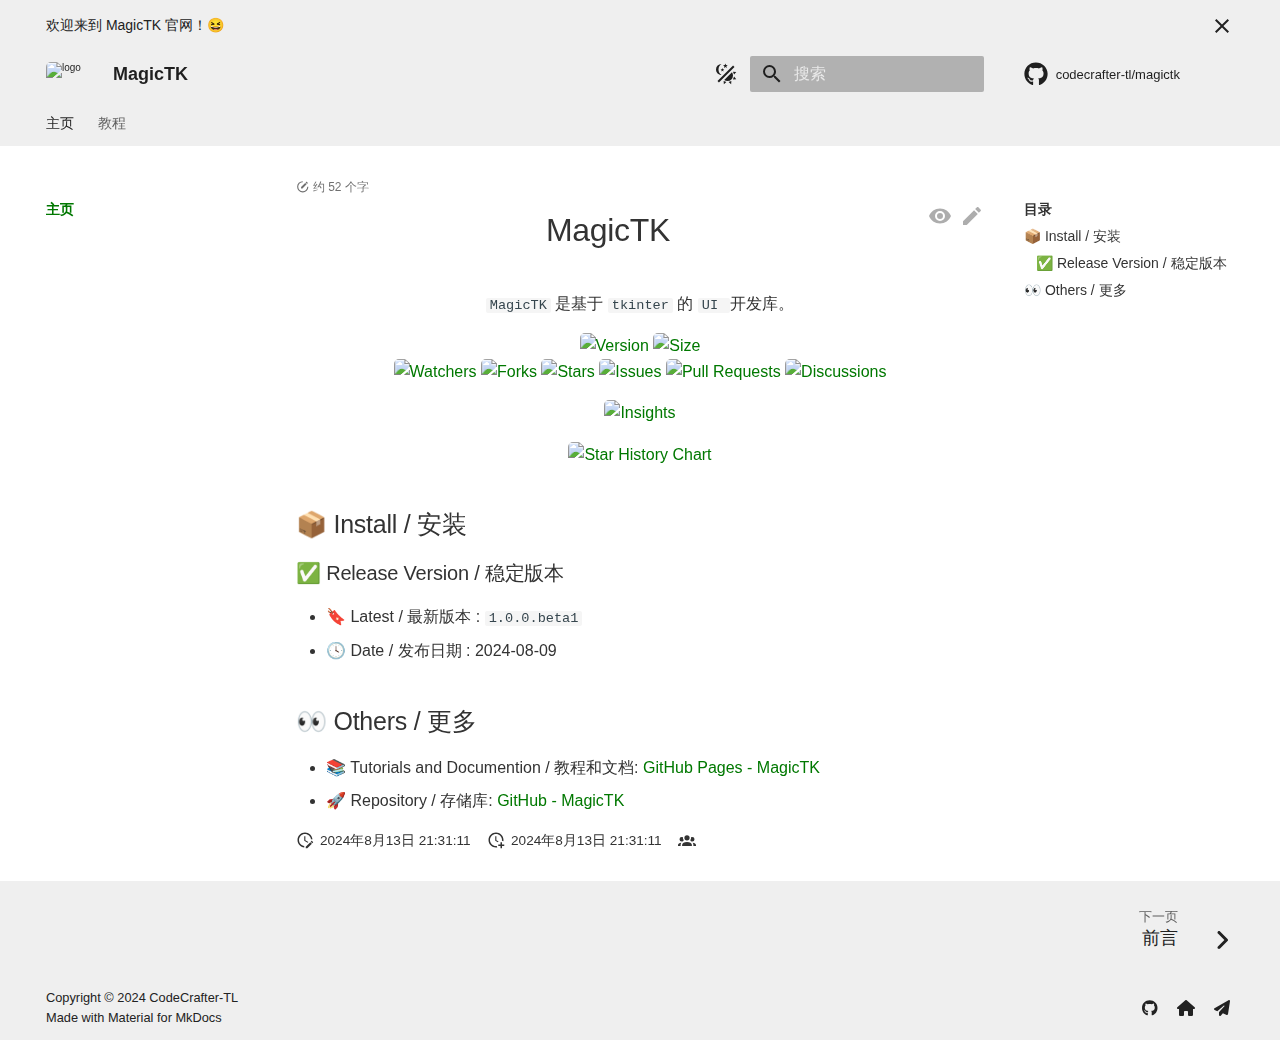
==== index.html @ b4372623 "Update site" ====
<!doctype html><html lang=zh class=no-js> <head><meta charset=utf-8><meta name=viewport content="width=device-width,initial-scale=1"><meta name=description content="Official Website of MagicTK"><meta name=author content=CodeCrafter-TL><link href=https://codecrafter-tl.github.io/magictk/ rel=canonical><link href=tutorials/0-1/ rel=next><link rel=icon href=logo.png><meta name=generator content="mkdocs-1.6.0, mkdocs-material-9.5.31"><title>主页 - MagicTK</title><link rel=stylesheet href=assets/stylesheets/main.3cba04c6.min.css><link rel=stylesheet href=assets/stylesheets/palette.06af60db.min.css><link rel=stylesheet href=css/timeline.css><link rel=stylesheet href=extra/css/extra.css><link rel=stylesheet href=https://cdn.bootcss.com/font-awesome/4.3.0/css/font-awesome.min.css><link rel=stylesheet href=https://cdn.jsdelivr.net/npm/lxgw-wenkai-screen-webfont@1.1.0/style.css><script>__md_scope=new URL(".",location),__md_hash=e=>[...e].reduce((e,_)=>(e<<5)-e+_.charCodeAt(0),0),__md_get=(e,_=localStorage,t=__md_scope)=>JSON.parse(_.getItem(t.pathname+"."+e)),__md_set=(e,_,t=localStorage,a=__md_scope)=>{try{t.setItem(a.pathname+"."+e,JSON.stringify(_))}catch(e){}}</script><link href=assets/stylesheets/glightbox.min.css rel=stylesheet><style>
    html.glightbox-open { overflow: initial; height: 100%; }
    .gslide-title { margin-top: 0px; user-select: text; }
    .gslide-desc { color: #666; user-select: text; }
    .gslide-image img { background: none; }
    .gscrollbar-fixer { padding-right: 15px; }
    .gdesc-inner { font-size: 0.75rem; }
    body[data-md-color-scheme="slate"] .gdesc-inner { background: var(--md-default-bg-color);}
    body[data-md-color-scheme="slate"] .gslide-title { color: var(--md-default-fg-color);}
    body[data-md-color-scheme="slate"] .gslide-desc { color: var(--md-default-fg-color);}</style><script src=assets/javascripts/glightbox.min.js></script></head> <body dir=ltr data-md-color-scheme=default data-md-color-primary=indigo data-md-color-accent=indigo> <input class=md-toggle data-md-toggle=drawer type=checkbox id=__drawer autocomplete=off> <input class=md-toggle data-md-toggle=search type=checkbox id=__search autocomplete=off> <label class=md-overlay for=__drawer></label> <div data-md-component=skip> <a href=#-install--安装 class=md-skip> 跳转至 </a> </div> <div data-md-component=announce> <aside class=md-banner> <div class="md-banner__inner md-grid md-typeset"> <button class="md-banner__button md-icon" aria-label=不再显示此消息> <svg xmlns=http://www.w3.org/2000/svg viewbox="0 0 24 24"><path d="M19 6.41 17.59 5 12 10.59 6.41 5 5 6.41 10.59 12 5 17.59 6.41 19 12 13.41 17.59 19 19 17.59 13.41 12 19 6.41Z"/></svg> </button> <p>欢迎来到 MagicTK 官网！😆</p> </div> <script>var content,el=document.querySelector("[data-md-component=announce]");el&&(content=el.querySelector(".md-typeset"),__md_hash(content.innerHTML)===__md_get("__announce")&&(el.hidden=!0))</script> </aside> </div> <header class=md-header data-md-component=header> <nav class="md-header__inner md-grid" aria-label=页眉> <a href=. title=MagicTK class="md-header__button md-logo" aria-label=MagicTK data-md-component=logo> <img src=logo.png alt=logo> </a> <label class="md-header__button md-icon" for=__drawer> <svg xmlns=http://www.w3.org/2000/svg viewbox="0 0 24 24"><path d="M3 6h18v2H3V6m0 5h18v2H3v-2m0 5h18v2H3v-2Z"/></svg> </label> <div class=md-header__title data-md-component=header-title> <div class=md-header__ellipsis> <div class=md-header__topic> <span class=md-ellipsis> MagicTK </span> </div> <div class=md-header__topic data-md-component=header-topic> <span class=md-ellipsis> 主页 </span> </div> </div> </div> <form class=md-header__option data-md-component=palette> <input class=md-option data-md-color-media=(prefers-color-scheme) data-md-color-scheme=default data-md-color-primary=indigo data-md-color-accent=indigo aria-label=切换至明亮主题 type=radio name=__palette id=__palette_0> <label class="md-header__button md-icon" title=切换至明亮主题 for=__palette_1 hidden> <svg xmlns=http://www.w3.org/2000/svg viewbox="0 0 24 24"><path d="M7.5 2c-1.79 1.15-3 3.18-3 5.5s1.21 4.35 3.03 5.5C4.46 13 2 10.54 2 7.5A5.5 5.5 0 0 1 7.5 2m11.57 1.5 1.43 1.43L4.93 20.5 3.5 19.07 19.07 3.5m-6.18 2.43L11.41 5 9.97 6l.42-1.7L9 3.24l1.75-.12.58-1.65L12 3.1l1.73.03-1.35 1.13.51 1.67m-3.3 3.61-1.16-.73-1.12.78.34-1.32-1.09-.83 1.36-.09.45-1.29.51 1.27 1.36.03-1.05.87.4 1.31M19 13.5a5.5 5.5 0 0 1-5.5 5.5c-1.22 0-2.35-.4-3.26-1.07l7.69-7.69c.67.91 1.07 2.04 1.07 3.26m-4.4 6.58 2.77-1.15-.24 3.35-2.53-2.2m4.33-2.7 1.15-2.77 2.2 2.54-3.35.23m1.15-4.96-1.14-2.78 3.34.24-2.2 2.54M9.63 18.93l2.77 1.15-2.53 2.19-.24-3.34Z"/></svg> </label> <input class=md-option data-md-color-media="(prefers-color-scheme: light)" data-md-color-scheme=default data-md-color-primary=indigo data-md-color-accent=purple aria-label=切换至暗黑主题 type=radio name=__palette id=__palette_1> <label class="md-header__button md-icon" title=切换至暗黑主题 for=__palette_2 hidden> <svg xmlns=http://www.w3.org/2000/svg viewbox="0 0 24 24"><path d="M12 7a5 5 0 0 1 5 5 5 5 0 0 1-5 5 5 5 0 0 1-5-5 5 5 0 0 1 5-5m0 2a3 3 0 0 0-3 3 3 3 0 0 0 3 3 3 3 0 0 0 3-3 3 3 0 0 0-3-3m0-7 2.39 3.42C13.65 5.15 12.84 5 12 5c-.84 0-1.65.15-2.39.42L12 2M3.34 7l4.16-.35A7.2 7.2 0 0 0 5.94 8.5c-.44.74-.69 1.5-.83 2.29L3.34 7m.02 10 1.76-3.77a7.131 7.131 0 0 0 2.38 4.14L3.36 17M20.65 7l-1.77 3.79a7.023 7.023 0 0 0-2.38-4.15l4.15.36m-.01 10-4.14.36c.59-.51 1.12-1.14 1.54-1.86.42-.73.69-1.5.83-2.29L20.64 17M12 22l-2.41-3.44c.74.27 1.55.44 2.41.44.82 0 1.63-.17 2.37-.44L12 22Z"/></svg> </label> <input class=md-option data-md-color-media="(prefers-color-scheme: dark)" data-md-color-scheme=slate data-md-color-primary=black data-md-color-accent=indigo aria-label=切换至系统主题 type=radio name=__palette id=__palette_2> <label class="md-header__button md-icon" title=切换至系统主题 for=__palette_0 hidden> <svg xmlns=http://www.w3.org/2000/svg viewbox="0 0 24 24"><path d="m17.75 4.09-2.53 1.94.91 3.06-2.63-1.81-2.63 1.81.91-3.06-2.53-1.94L12.44 4l1.06-3 1.06 3 3.19.09m3.5 6.91-1.64 1.25.59 1.98-1.7-1.17-1.7 1.17.59-1.98L15.75 11l2.06-.05L18.5 9l.69 1.95 2.06.05m-2.28 4.95c.83-.08 1.72 1.1 1.19 1.85-.32.45-.66.87-1.08 1.27C15.17 23 8.84 23 4.94 19.07c-3.91-3.9-3.91-10.24 0-14.14.4-.4.82-.76 1.27-1.08.75-.53 1.93.36 1.85 1.19-.27 2.86.69 5.83 2.89 8.02a9.96 9.96 0 0 0 8.02 2.89m-1.64 2.02a12.08 12.08 0 0 1-7.8-3.47c-2.17-2.19-3.33-5-3.49-7.82-2.81 3.14-2.7 7.96.31 10.98 3.02 3.01 7.84 3.12 10.98.31Z"/></svg> </label> </form> <script>var media,input,key,value,palette=__md_get("__palette");if(palette&&palette.color){"(prefers-color-scheme)"===palette.color.media&&(media=matchMedia("(prefers-color-scheme: light)"),input=document.querySelector(media.matches?"[data-md-color-media='(prefers-color-scheme: light)']":"[data-md-color-media='(prefers-color-scheme: dark)']"),palette.color.media=input.getAttribute("data-md-color-media"),palette.color.scheme=input.getAttribute("data-md-color-scheme"),palette.color.primary=input.getAttribute("data-md-color-primary"),palette.color.accent=input.getAttribute("data-md-color-accent"));for([key,value]of Object.entries(palette.color))document.body.setAttribute("data-md-color-"+key,value)}</script> <label class="md-header__button md-icon" for=__search> <svg xmlns=http://www.w3.org/2000/svg viewbox="0 0 24 24"><path d="M9.5 3A6.5 6.5 0 0 1 16 9.5c0 1.61-.59 3.09-1.56 4.23l.27.27h.79l5 5-1.5 1.5-5-5v-.79l-.27-.27A6.516 6.516 0 0 1 9.5 16 6.5 6.5 0 0 1 3 9.5 6.5 6.5 0 0 1 9.5 3m0 2C7 5 5 7 5 9.5S7 14 9.5 14 14 12 14 9.5 12 5 9.5 5Z"/></svg> </label> <div class=md-search data-md-component=search role=dialog> <label class=md-search__overlay for=__search></label> <div class=md-search__inner role=search> <form class=md-search__form name=search> <input type=text class=md-search__input name=query aria-label=搜索 placeholder=搜索 autocapitalize=off autocorrect=off autocomplete=off spellcheck=false data-md-component=search-query required> <label class="md-search__icon md-icon" for=__search> <svg xmlns=http://www.w3.org/2000/svg viewbox="0 0 24 24"><path d="M9.5 3A6.5 6.5 0 0 1 16 9.5c0 1.61-.59 3.09-1.56 4.23l.27.27h.79l5 5-1.5 1.5-5-5v-.79l-.27-.27A6.516 6.516 0 0 1 9.5 16 6.5 6.5 0 0 1 3 9.5 6.5 6.5 0 0 1 9.5 3m0 2C7 5 5 7 5 9.5S7 14 9.5 14 14 12 14 9.5 12 5 9.5 5Z"/></svg> <svg xmlns=http://www.w3.org/2000/svg viewbox="0 0 320 512"><!-- Font Awesome Free 6.6.0 by @fontawesome - https://fontawesome.com License - https://fontawesome.com/license/free (Icons: CC BY 4.0, Fonts: SIL OFL 1.1, Code: MIT License) Copyright 2024 Fonticons, Inc.--><path d="M41.4 233.4c-12.5 12.5-12.5 32.8 0 45.3l160 160c12.5 12.5 32.8 12.5 45.3 0s12.5-32.8 0-45.3L109.3 256l137.3-137.4c12.5-12.5 12.5-32.8 0-45.3s-32.8-12.5-45.3 0l-160 160z"/></svg> </label> <nav class=md-search__options aria-label=查找> <a href=javascript:void(0) class="md-search__icon md-icon" title=分享 aria-label=分享 data-clipboard data-clipboard-text data-md-component=search-share tabindex=-1> <svg xmlns=http://www.w3.org/2000/svg viewbox="0 0 24 24"><path d="M18 16.08c-.76 0-1.44.3-1.96.77L8.91 12.7c.05-.23.09-.46.09-.7 0-.24-.04-.47-.09-.7l7.05-4.11c.54.5 1.25.81 2.04.81a3 3 0 0 0 3-3 3 3 0 0 0-3-3 3 3 0 0 0-3 3c0 .24.04.47.09.7L8.04 9.81C7.5 9.31 6.79 9 6 9a3 3 0 0 0-3 3 3 3 0 0 0 3 3c.79 0 1.5-.31 2.04-.81l7.12 4.15c-.05.21-.08.43-.08.66 0 1.61 1.31 2.91 2.92 2.91 1.61 0 2.92-1.3 2.92-2.91A2.92 2.92 0 0 0 18 16.08Z"/></svg> </a> <button type=reset class="md-search__icon md-icon" title=清空当前内容 aria-label=清空当前内容 tabindex=-1> <svg xmlns=http://www.w3.org/2000/svg viewbox="0 0 24 24"><path d="M19 6.41 17.59 5 12 10.59 6.41 5 5 6.41 10.59 12 5 17.59 6.41 19 12 13.41 17.59 19 19 17.59 13.41 12 19 6.41Z"/></svg> </button> </nav> <div class=md-search__suggest data-md-component=search-suggest></div> </form> <div class=md-search__output> <div class=md-search__scrollwrap tabindex=0 data-md-scrollfix> <div class=md-search-result data-md-component=search-result> <div class=md-search-result__meta> 正在初始化搜索引擎 </div> <ol class=md-search-result__list role=presentation></ol> </div> </div> </div> </div> </div> <div class=md-header__source> <a href=https://github.com/CodeCrafter-TL/MagicTK title=前往仓库 class=md-source data-md-component=source> <div class="md-source__icon md-icon"> <svg xmlns=http://www.w3.org/2000/svg viewbox="0 0 496 512"><!-- Font Awesome Free 6.6.0 by @fontawesome - https://fontawesome.com License - https://fontawesome.com/license/free (Icons: CC BY 4.0, Fonts: SIL OFL 1.1, Code: MIT License) Copyright 2024 Fonticons, Inc.--><path d="M165.9 397.4c0 2-2.3 3.6-5.2 3.6-3.3.3-5.6-1.3-5.6-3.6 0-2 2.3-3.6 5.2-3.6 3-.3 5.6 1.3 5.6 3.6zm-31.1-4.5c-.7 2 1.3 4.3 4.3 4.9 2.6 1 5.6 0 6.2-2s-1.3-4.3-4.3-5.2c-2.6-.7-5.5.3-6.2 2.3zm44.2-1.7c-2.9.7-4.9 2.6-4.6 4.9.3 2 2.9 3.3 5.9 2.6 2.9-.7 4.9-2.6 4.6-4.6-.3-1.9-3-3.2-5.9-2.9zM244.8 8C106.1 8 0 113.3 0 252c0 110.9 69.8 205.8 169.5 239.2 12.8 2.3 17.3-5.6 17.3-12.1 0-6.2-.3-40.4-.3-61.4 0 0-70 15-84.7-29.8 0 0-11.4-29.1-27.8-36.6 0 0-22.9-15.7 1.6-15.4 0 0 24.9 2 38.6 25.8 21.9 38.6 58.6 27.5 72.9 20.9 2.3-16 8.8-27.1 16-33.7-55.9-6.2-112.3-14.3-112.3-110.5 0-27.5 7.6-41.3 23.6-58.9-2.6-6.5-11.1-33.3 2.6-67.9 20.9-6.5 69 27 69 27 20-5.6 41.5-8.5 62.8-8.5s42.8 2.9 62.8 8.5c0 0 48.1-33.6 69-27 13.7 34.7 5.2 61.4 2.6 67.9 16 17.7 25.8 31.5 25.8 58.9 0 96.5-58.9 104.2-114.8 110.5 9.2 7.9 17 22.9 17 46.4 0 33.7-.3 75.4-.3 83.6 0 6.5 4.6 14.4 17.3 12.1C428.2 457.8 496 362.9 496 252 496 113.3 383.5 8 244.8 8zM97.2 352.9c-1.3 1-1 3.3.7 5.2 1.6 1.6 3.9 2.3 5.2 1 1.3-1 1-3.3-.7-5.2-1.6-1.6-3.9-2.3-5.2-1zm-10.8-8.1c-.7 1.3.3 2.9 2.3 3.9 1.6 1 3.6.7 4.3-.7.7-1.3-.3-2.9-2.3-3.9-2-.6-3.6-.3-4.3.7zm32.4 35.6c-1.6 1.3-1 4.3 1.3 6.2 2.3 2.3 5.2 2.6 6.5 1 1.3-1.3.7-4.3-1.3-6.2-2.2-2.3-5.2-2.6-6.5-1zm-11.4-14.7c-1.6 1-1.6 3.6 0 5.9 1.6 2.3 4.3 3.3 5.6 2.3 1.6-1.3 1.6-3.9 0-6.2-1.4-2.3-4-3.3-5.6-2z"/></svg> </div> <div class=md-source__repository> codecrafter-tl/magictk </div> </a> </div> </nav> </header> <div class=md-container data-md-component=container> <nav class=md-tabs aria-label=标签 data-md-component=tabs> <div class=md-grid> <ul class=md-tabs__list> <li class="md-tabs__item md-tabs__item--active"> <a href=. class=md-tabs__link> 主页 </a> </li> <li class=md-tabs__item> <a href=tutorials/0-1/ class=md-tabs__link> 教程 </a> </li> </ul> </div> </nav> <main class=md-main data-md-component=main> <div class="md-main__inner md-grid"> <div class="md-sidebar md-sidebar--primary" data-md-component=sidebar data-md-type=navigation> <div class=md-sidebar__scrollwrap> <div class=md-sidebar__inner> <nav class="md-nav md-nav--primary md-nav--lifted" aria-label=导航栏 data-md-level=0> <label class=md-nav__title for=__drawer> <a href=. title=MagicTK class="md-nav__button md-logo" aria-label=MagicTK data-md-component=logo> <img src=logo.png alt=logo> </a> MagicTK </label> <div class=md-nav__source> <a href=https://github.com/CodeCrafter-TL/MagicTK title=前往仓库 class=md-source data-md-component=source> <div class="md-source__icon md-icon"> <svg xmlns=http://www.w3.org/2000/svg viewbox="0 0 496 512"><!-- Font Awesome Free 6.6.0 by @fontawesome - https://fontawesome.com License - https://fontawesome.com/license/free (Icons: CC BY 4.0, Fonts: SIL OFL 1.1, Code: MIT License) Copyright 2024 Fonticons, Inc.--><path d="M165.9 397.4c0 2-2.3 3.6-5.2 3.6-3.3.3-5.6-1.3-5.6-3.6 0-2 2.3-3.6 5.2-3.6 3-.3 5.6 1.3 5.6 3.6zm-31.1-4.5c-.7 2 1.3 4.3 4.3 4.9 2.6 1 5.6 0 6.2-2s-1.3-4.3-4.3-5.2c-2.6-.7-5.5.3-6.2 2.3zm44.2-1.7c-2.9.7-4.9 2.6-4.6 4.9.3 2 2.9 3.3 5.9 2.6 2.9-.7 4.9-2.6 4.6-4.6-.3-1.9-3-3.2-5.9-2.9zM244.8 8C106.1 8 0 113.3 0 252c0 110.9 69.8 205.8 169.5 239.2 12.8 2.3 17.3-5.6 17.3-12.1 0-6.2-.3-40.4-.3-61.4 0 0-70 15-84.7-29.8 0 0-11.4-29.1-27.8-36.6 0 0-22.9-15.7 1.6-15.4 0 0 24.9 2 38.6 25.8 21.9 38.6 58.6 27.5 72.9 20.9 2.3-16 8.8-27.1 16-33.7-55.9-6.2-112.3-14.3-112.3-110.5 0-27.5 7.6-41.3 23.6-58.9-2.6-6.5-11.1-33.3 2.6-67.9 20.9-6.5 69 27 69 27 20-5.6 41.5-8.5 62.8-8.5s42.8 2.9 62.8 8.5c0 0 48.1-33.6 69-27 13.7 34.7 5.2 61.4 2.6 67.9 16 17.7 25.8 31.5 25.8 58.9 0 96.5-58.9 104.2-114.8 110.5 9.2 7.9 17 22.9 17 46.4 0 33.7-.3 75.4-.3 83.6 0 6.5 4.6 14.4 17.3 12.1C428.2 457.8 496 362.9 496 252 496 113.3 383.5 8 244.8 8zM97.2 352.9c-1.3 1-1 3.3.7 5.2 1.6 1.6 3.9 2.3 5.2 1 1.3-1 1-3.3-.7-5.2-1.6-1.6-3.9-2.3-5.2-1zm-10.8-8.1c-.7 1.3.3 2.9 2.3 3.9 1.6 1 3.6.7 4.3-.7.7-1.3-.3-2.9-2.3-3.9-2-.6-3.6-.3-4.3.7zm32.4 35.6c-1.6 1.3-1 4.3 1.3 6.2 2.3 2.3 5.2 2.6 6.5 1 1.3-1.3.7-4.3-1.3-6.2-2.2-2.3-5.2-2.6-6.5-1zm-11.4-14.7c-1.6 1-1.6 3.6 0 5.9 1.6 2.3 4.3 3.3 5.6 2.3 1.6-1.3 1.6-3.9 0-6.2-1.4-2.3-4-3.3-5.6-2z"/></svg> </div> <div class=md-source__repository> codecrafter-tl/magictk </div> </a> </div> <ul class=md-nav__list data-md-scrollfix> <li class="md-nav__item md-nav__item--active md-nav__item--section md-nav__item--nested"> <input class="md-nav__toggle md-toggle " type=checkbox id=__nav_1 checked> <div class="md-nav__link md-nav__container"> <a href=. class="md-nav__link md-nav__link--active"> <span class=md-ellipsis> 主页 </span> </a> </div> <nav class=md-nav data-md-level=1 aria-labelledby=__nav_1_label aria-expanded=true> <label class=md-nav__title for=__nav_1> <span class="md-nav__icon md-icon"></span> 主页 </label> <ul class=md-nav__list data-md-scrollfix> </ul> </nav> </li> <li class="md-nav__item md-nav__item--nested"> <input class="md-nav__toggle md-toggle " type=checkbox id=__nav_2> <label class=md-nav__link for=__nav_2 id=__nav_2_label tabindex=0> <span class=md-ellipsis> 教程 </span> <span class="md-nav__icon md-icon"></span> </label> <nav class=md-nav data-md-level=1 aria-labelledby=__nav_2_label aria-expanded=false> <label class=md-nav__title for=__nav_2> <span class="md-nav__icon md-icon"></span> 教程 </label> <ul class=md-nav__list data-md-scrollfix> <li class=md-nav__item> <a href=tutorials/0-1/ class=md-nav__link> <span class=md-ellipsis> 前言 </span> </a> </li> <li class="md-nav__item md-nav__item--nested"> <input class="md-nav__toggle md-toggle " type=checkbox id=__nav_2_2> <label class=md-nav__link for=__nav_2_2 id=__nav_2_2_label tabindex=0> <span class=md-ellipsis> 第一章：安装与初识 </span> <span class="md-nav__icon md-icon"></span> </label> <nav class=md-nav data-md-level=2 aria-labelledby=__nav_2_2_label aria-expanded=false> <label class=md-nav__title for=__nav_2_2> <span class="md-nav__icon md-icon"></span> 第一章：安装与初识 </label> <ul class=md-nav__list data-md-scrollfix> <li class=md-nav__item> <a href=tutorials/1-1/ class=md-nav__link> <span class=md-ellipsis> 1.1 安装 MagicTK </span> </a> </li> <li class=md-nav__item> <a href=tutorials/1-2/ class=md-nav__link> <span class=md-ellipsis> 1.2 认识 MagicTK </span> </a> </li> </ul> </nav> </li> <li class="md-nav__item md-nav__item--nested"> <input class="md-nav__toggle md-toggle " type=checkbox id=__nav_2_3> <label class=md-nav__link for=__nav_2_3 id=__nav_2_3_label tabindex=0> <span class=md-ellipsis> 第二章：创建窗口和容器 </span> <span class="md-nav__icon md-icon"></span> </label> <nav class=md-nav data-md-level=2 aria-labelledby=__nav_2_3_label aria-expanded=false> <label class=md-nav__title for=__nav_2_3> <span class="md-nav__icon md-icon"></span> 第二章：创建窗口和容器 </label> <ul class=md-nav__list data-md-scrollfix> <li class=md-nav__item> <a href=tutorials/2-1/ class=md-nav__link> <span class=md-ellipsis> 2.1 创建窗口 </span> </a> </li> <li class=md-nav__item> <a href=tutorials/2-2/ class=md-nav__link> <span class=md-ellipsis> 2.2 调整窗口的属性 </span> </a> </li> <li class=md-nav__item> <a href=tutorials/2-3/ class=md-nav__link> <span class=md-ellipsis> 2.3 创建容器 </span> </a> </li> </ul> </nav> </li> <li class="md-nav__item md-nav__item--nested"> <input class="md-nav__toggle md-toggle " type=checkbox id=__nav_2_4> <label class=md-nav__link for=__nav_2_4 id=__nav_2_4_label tabindex=0> <span class=md-ellipsis> 第三章：创建基本的图形等 </span> <span class="md-nav__icon md-icon"></span> </label> <nav class=md-nav data-md-level=2 aria-labelledby=__nav_2_4_label aria-expanded=false> <label class=md-nav__title for=__nav_2_4> <span class="md-nav__icon md-icon"></span> 第三章：创建基本的图形等 </label> <ul class=md-nav__list data-md-scrollfix> <li class=md-nav__item> <a href=tutorials/3-1/ class=md-nav__link> <span class=md-ellipsis> 3.1 创建基本图形 </span> </a> </li> <li class=md-nav__item> <a href=tutorials/3-2/ class=md-nav__link> <span class=md-ellipsis> 3.2 创建图像 </span> </a> </li> </ul> </nav> </li> </ul> </nav> </li> </ul> </nav> </div> </div> </div> <div class="md-sidebar md-sidebar--secondary" data-md-component=sidebar data-md-type=toc> <div class=md-sidebar__scrollwrap> <div class=md-sidebar__inner> <nav class="md-nav md-nav--secondary" aria-label=目录> <label class=md-nav__title for=__toc> <span class="md-nav__icon md-icon"></span> 目录 </label> <ul class=md-nav__list data-md-component=toc data-md-scrollfix> <li class=md-nav__item> <a href=#-install--安装 class=md-nav__link> <span class=md-ellipsis> 📦 Install / 安装 </span> </a> <nav class=md-nav aria-label="📦 Install / 安装"> <ul class=md-nav__list> <li class=md-nav__item> <a href=#-release-version--稳定版本 class=md-nav__link> <span class=md-ellipsis> ✅ Release Version / 稳定版本 </span> </a> </li> </ul> </nav> </li> <li class=md-nav__item> <a href=#-others--更多 class=md-nav__link> <span class=md-ellipsis> 👀 Others / 更多 </span> </a> </li> </ul> </nav> </div> </div> </div> <div class=md-content data-md-component=content> <article class="md-content__inner md-typeset"> <a href=https://github.com/CodeCrafter-TL/MagicTK/edit/docs/docs/index.md title=编辑此页 class="md-content__button md-icon"> <svg xmlns=http://www.w3.org/2000/svg viewbox="0 0 24 24"><path d="M20.71 7.04c.39-.39.39-1.04 0-1.41l-2.34-2.34c-.37-.39-1.02-.39-1.41 0l-1.84 1.83 3.75 3.75M3 17.25V21h3.75L17.81 9.93l-3.75-3.75L3 17.25Z"/></svg> </a> <a href=https://github.com/CodeCrafter-TL/MagicTK/raw/docs/docs/index.md title=查看本页的源代码 class="md-content__button md-icon"> <svg xmlns=http://www.w3.org/2000/svg viewbox="0 0 24 24"><path d="M12 9a3 3 0 0 0-3 3 3 3 0 0 0 3 3 3 3 0 0 0 3-3 3 3 0 0 0-3-3m0 8a5 5 0 0 1-5-5 5 5 0 0 1 5-5 5 5 0 0 1 5 5 5 5 0 0 1-5 5m0-12.5C7 4.5 2.73 7.61 1 12c1.73 4.39 6 7.5 11 7.5s9.27-3.11 11-7.5c-1.73-4.39-6-7.5-11-7.5Z"/></svg> </a> <div style="margin-top: -30px; font-size: 0.75em; opacity: 0.7;"> <p><span class=twemoji><svg xmlns=http://www.w3.org/2000/svg viewbox="0 0 24 24"><path d="M12 2A10 10 0 0 0 2 12a10 10 0 0 0 10 10 10 10 0 0 0 10-10h-2a8 8 0 0 1-8 8 8 8 0 0 1-8-8 8 8 0 0 1 8-8V2m6.78 1a.69.69 0 0 0-.48.2l-1.22 1.21 2.5 2.5L20.8 5.7c.26-.26.26-.7 0-.95L19.25 3.2c-.13-.13-.3-.2-.47-.2m-2.41 2.12L9 12.5V15h2.5l7.37-7.38-2.5-2.5Z"/></svg></span> 约 52 个字 </p> </div> <h1 align=center>MagicTK</h1> <p align=center> <code>MagicTK</code> 是基于 <code>tkinter</code> 的 <code>UI </code>开发库。 <br> </p> <p align=center> <a href=https://github.com/CodeCrafter-TL/MagicTK/releases><img alt=Version src="https://img.shields.io/github/v/release/CodeCrafter-TL/MagicTK?include_prereleases&logo=github&label=Version" title="Latest Version"></a> <a href=https://github.com/CodeCrafter-TL/MagicTK><img alt=Size src="https://img.shields.io/github/languages/code-size/CodeCrafter-TL/MagicTK?label=Size&logo=github" title="Code Size"></a> <br> <a href=https://github.com/CodeCrafter-TL/MagicTK/watchers><img alt=Watchers src="https://img.shields.io/github/watchers/CodeCrafter-TL/MagicTK?label=Watchers&logo=github&style=flat" title=Watchers></a> <a href=https://github.com/CodeCrafter-TL/MagicTK/forks><img alt=Forks src="https://img.shields.io/github/forks/CodeCrafter-TL/MagicTK?label=Forks&logo=github&style=flat" title=Forks></a> <a href=https://github.com/CodeCrafter-TL/MagicTK/stargazers><img alt=Stars src="https://img.shields.io/github/stars/CodeCrafter-TL/MagicTK?label=Stars&color=gold&logo=github&style=flat" title=Stars></a> <a href=https://github.com/CodeCrafter-TL/MagicTK/issues><img alt=Issues src="https://img.shields.io/github/issues/CodeCrafter-TL/MagicTK?label=Issues&logo=github" title=Issues></a> <a href=https://github.com/CodeCrafter-TL/MagicTK/pulls><img alt="Pull Requests" src="https://img.shields.io/github/issues-pr/CodeCrafter-TL/MagicTK?label=Pull%20Requests&logo=github" title="Pull Requests"></a> <a href=https://github.com/CodeCrafter-TL/MagicTK/discussions><img alt=Discussions src="https://img.shields.io/github/discussions/CodeCrafter-TL/MagicTK?label=Discussions&logo=github" title=Discussions></a> </p> <p align=center> <a href=https://github.com/CodeCrafter-TL/MagicTK/pulse><img alt=Insights src=https://repobeats.axiom.co/api/embed/62f9219ff249a7ca23332171c3768bf9f125aed7.svg></a> </p> <p align=center> <a href=https://star-history.com/#CodeCrafter-TL/MagicTK&amp;Date> <picture> <source media="(prefers-color-scheme: dark)" srcset="https://api.star-history.com/svg?repos=CodeCrafter-TL/MagicTK&type=Date&theme=dark"> <source media="(prefers-color-scheme: light)" srcset="https://api.star-history.com/svg?repos=CodeCrafter-TL/MagicTK&type=Date"> <img alt="Star History Chart" src="https://api.star-history.com/svg?repos=CodeCrafter-TL/MagicTK&type=Date"> </picture> </a> </p> <h2 id=-install--安装>📦 Install / 安装<a class=headerlink href=#-install--安装 title=点击定位到锚点>#</a></h2> <h3 id=-release-version--稳定版本>✅ Release Version / 稳定版本<a class=headerlink href=#-release-version--稳定版本 title=点击定位到锚点>#</a></h3> <ul> <li>🔖 Latest / 最新版本 : <code>1.0.0.beta1</code></li> <li>🕓 Date / 发布日期 : 2024-08-09</li> </ul> <h2 id=-others--更多>👀 Others / 更多<a class=headerlink href=#-others--更多 title=点击定位到锚点>#</a></h2> <ul> <li>📚 Tutorials and Documention / 教程和文档: <a href=https://codecrafter-tl.github.io/magictk/ >GitHub Pages - MagicTK</a></li> <li>🚀 Repository / 存储库: <a href=https://github.com/codecrafter-tl/magictk/ >GitHub - MagicTK</a></li> </ul> <aside class=md-source-file> <span class=md-source-file__fact> <span class=md-icon title=最后更新> <svg xmlns=http://www.w3.org/2000/svg viewbox="0 0 24 24"><path d="M21 13.1c-.1 0-.3.1-.4.2l-1 1 2.1 2.1 1-1c.2-.2.2-.6 0-.8l-1.3-1.3c-.1-.1-.2-.2-.4-.2m-1.9 1.8-6.1 6V23h2.1l6.1-6.1-2.1-2M12.5 7v5.2l4 2.4-1 1L11 13V7h1.5M11 21.9c-5.1-.5-9-4.8-9-9.9C2 6.5 6.5 2 12 2c5.3 0 9.6 4.1 10 9.3-.3-.1-.6-.2-1-.2s-.7.1-1 .2C19.6 7.2 16.2 4 12 4c-4.4 0-8 3.6-8 8 0 4.1 3.1 7.5 7.1 7.9l-.1.2v1.8Z"/></svg> </span> <span class="git-revision-date-localized-plugin git-revision-date-localized-plugin-datetime">2024年8月13日 21:31:11</span> </span> <span class=md-source-file__fact> <span class=md-icon title=创建日期> <svg xmlns=http://www.w3.org/2000/svg viewbox="0 0 24 24"><path d="M14.47 15.08 11 13V7h1.5v5.25l3.08 1.83c-.41.28-.79.62-1.11 1m-1.39 4.84c-.36.05-.71.08-1.08.08-4.42 0-8-3.58-8-8s3.58-8 8-8 8 3.58 8 8c0 .37-.03.72-.08 1.08.69.1 1.33.32 1.92.64.1-.56.16-1.13.16-1.72 0-5.5-4.5-10-10-10S2 6.5 2 12s4.47 10 10 10c.59 0 1.16-.06 1.72-.16-.32-.59-.54-1.23-.64-1.92M18 15v3h-3v2h3v3h2v-3h3v-2h-3v-3h-2Z"/></svg> </span> <span class="git-revision-date-localized-plugin git-revision-date-localized-plugin-datetime">2024年8月13日 21:31:11</span> </span> <span class=md-source-file__fact> <span class=md-icon title=贡献者> <svg xmlns=http://www.w3.org/2000/svg viewbox="0 0 24 24"><path d="M12 5.5A3.5 3.5 0 0 1 15.5 9a3.5 3.5 0 0 1-3.5 3.5A3.5 3.5 0 0 1 8.5 9 3.5 3.5 0 0 1 12 5.5M5 8c.56 0 1.08.15 1.53.42-.15 1.43.27 2.85 1.13 3.96C7.16 13.34 6.16 14 5 14a3 3 0 0 1-3-3 3 3 0 0 1 3-3m14 0a3 3 0 0 1 3 3 3 3 0 0 1-3 3c-1.16 0-2.16-.66-2.66-1.62a5.536 5.536 0 0 0 1.13-3.96c.45-.27.97-.42 1.53-.42M5.5 18.25c0-2.07 2.91-3.75 6.5-3.75s6.5 1.68 6.5 3.75V20h-13v-1.75M0 20v-1.5c0-1.39 1.89-2.56 4.45-2.9-.59.68-.95 1.62-.95 2.65V20H0m24 0h-3.5v-1.75c0-1.03-.36-1.97-.95-2.65 2.56.34 4.45 1.51 4.45 2.9V20Z"/></svg> </span> <nav> </nav> </span> </aside> </article> </div> <script>var tabs=__md_get("__tabs");if(Array.isArray(tabs))e:for(var set of document.querySelectorAll(".tabbed-set")){var tab,labels=set.querySelector(".tabbed-labels");for(tab of tabs)for(var label of labels.getElementsByTagName("label"))if(label.innerText.trim()===tab){var input=document.getElementById(label.htmlFor);input.checked=!0;continue e}}</script> <script>var target=document.getElementById(location.hash.slice(1));target&&target.name&&(target.checked=target.name.startsWith("__tabbed_"))</script> </div> <button type=button class="md-top md-icon" data-md-component=top hidden> <svg xmlns=http://www.w3.org/2000/svg viewbox="0 0 24 24"><path d="M13 20h-2V8l-5.5 5.5-1.42-1.42L12 4.16l7.92 7.92-1.42 1.42L13 8v12Z"/></svg> 回到页面顶部 </button> </main> <footer class=md-footer> <nav class="md-footer__inner md-grid" aria-label=页脚> <a href=tutorials/0-1/ class="md-footer__link md-footer__link--next" aria-label="下一页: 前言"> <div class=md-footer__title> <span class=md-footer__direction> 下一页 </span> <div class=md-ellipsis> 前言 </div> </div> <div class="md-footer__button md-icon"> <svg xmlns=http://www.w3.org/2000/svg viewbox="0 0 320 512"><!-- Font Awesome Free 6.6.0 by @fontawesome - https://fontawesome.com License - https://fontawesome.com/license/free (Icons: CC BY 4.0, Fonts: SIL OFL 1.1, Code: MIT License) Copyright 2024 Fonticons, Inc.--><path d="M278.6 233.4c12.5 12.5 12.5 32.8 0 45.3l-160 160c-12.5 12.5-32.8 12.5-45.3 0s-12.5-32.8 0-45.3L210.7 256 73.4 118.6c-12.5-12.5-12.5-32.8 0-45.3s32.8-12.5 45.3 0l160 160z"/></svg> </div> </a> </nav> <div class="md-footer-meta md-typeset"> <div class="md-footer-meta__inner md-grid"> <div class=md-copyright> <div class=md-copyright__highlight> Copyright &copy; 2024 CodeCrafter-TL </div> Made with <a href=https://squidfunk.github.io/mkdocs-material/ target=_blank rel=noopener> Material for MkDocs </a> </div> <div class=md-social> <a href=https://github.com/Xiaokang2022/Fucking-Code/ target=_blank rel=noopener title="GitHub 仓库" class=md-social__link> <svg xmlns=http://www.w3.org/2000/svg viewbox="0 0 496 512"><!-- Font Awesome Free 6.6.0 by @fontawesome - https://fontawesome.com License - https://fontawesome.com/license/free (Icons: CC BY 4.0, Fonts: SIL OFL 1.1, Code: MIT License) Copyright 2024 Fonticons, Inc.--><path d="M165.9 397.4c0 2-2.3 3.6-5.2 3.6-3.3.3-5.6-1.3-5.6-3.6 0-2 2.3-3.6 5.2-3.6 3-.3 5.6 1.3 5.6 3.6zm-31.1-4.5c-.7 2 1.3 4.3 4.3 4.9 2.6 1 5.6 0 6.2-2s-1.3-4.3-4.3-5.2c-2.6-.7-5.5.3-6.2 2.3zm44.2-1.7c-2.9.7-4.9 2.6-4.6 4.9.3 2 2.9 3.3 5.9 2.6 2.9-.7 4.9-2.6 4.6-4.6-.3-1.9-3-3.2-5.9-2.9zM244.8 8C106.1 8 0 113.3 0 252c0 110.9 69.8 205.8 169.5 239.2 12.8 2.3 17.3-5.6 17.3-12.1 0-6.2-.3-40.4-.3-61.4 0 0-70 15-84.7-29.8 0 0-11.4-29.1-27.8-36.6 0 0-22.9-15.7 1.6-15.4 0 0 24.9 2 38.6 25.8 21.9 38.6 58.6 27.5 72.9 20.9 2.3-16 8.8-27.1 16-33.7-55.9-6.2-112.3-14.3-112.3-110.5 0-27.5 7.6-41.3 23.6-58.9-2.6-6.5-11.1-33.3 2.6-67.9 20.9-6.5 69 27 69 27 20-5.6 41.5-8.5 62.8-8.5s42.8 2.9 62.8 8.5c0 0 48.1-33.6 69-27 13.7 34.7 5.2 61.4 2.6 67.9 16 17.7 25.8 31.5 25.8 58.9 0 96.5-58.9 104.2-114.8 110.5 9.2 7.9 17 22.9 17 46.4 0 33.7-.3 75.4-.3 83.6 0 6.5 4.6 14.4 17.3 12.1C428.2 457.8 496 362.9 496 252 496 113.3 383.5 8 244.8 8zM97.2 352.9c-1.3 1-1 3.3.7 5.2 1.6 1.6 3.9 2.3 5.2 1 1.3-1 1-3.3-.7-5.2-1.6-1.6-3.9-2.3-5.2-1zm-10.8-8.1c-.7 1.3.3 2.9 2.3 3.9 1.6 1 3.6.7 4.3-.7.7-1.3-.3-2.9-2.3-3.9-2-.6-3.6-.3-4.3.7zm32.4 35.6c-1.6 1.3-1 4.3 1.3 6.2 2.3 2.3 5.2 2.6 6.5 1 1.3-1.3.7-4.3-1.3-6.2-2.2-2.3-5.2-2.6-6.5-1zm-11.4-14.7c-1.6 1-1.6 3.6 0 5.9 1.6 2.3 4.3 3.3 5.6 2.3 1.6-1.3 1.6-3.9 0-6.2-1.4-2.3-4-3.3-5.6-2z"/></svg> </a> <a href=https://xiaokang2022.github.io/Fucking-Code/ target=_blank rel=noopener title=主页 class=md-social__link> <svg xmlns=http://www.w3.org/2000/svg viewbox="0 0 576 512"><!-- Font Awesome Free 6.6.0 by @fontawesome - https://fontawesome.com License - https://fontawesome.com/license/free (Icons: CC BY 4.0, Fonts: SIL OFL 1.1, Code: MIT License) Copyright 2024 Fonticons, Inc.--><path d="M575.8 255.5c0 18-15 32.1-32 32.1h-32l.7 160.2c0 2.7-.2 5.4-.5 8.1v16.2c0 22.1-17.9 40-40 40h-16c-1.1 0-2.2 0-3.3-.1-1.4.1-2.8.1-4.2.1L416 512h-24c-22.1 0-40-17.9-40-40v-88c0-17.7-14.3-32-32-32h-64c-17.7 0-32 14.3-32 32v88c0 22.1-17.9 40-40 40h-55.9c-1.5 0-3-.1-4.5-.2-1.2.1-2.4.2-3.6.2h-16c-22.1 0-40-17.9-40-40V360c0-.9 0-1.9.1-2.8v-69.7h-32c-18 0-32-14-32-32.1 0-9 3-17 10-24L266.4 8c7-7 15-8 22-8s15 2 21 7l255.4 224.5c8 7 12 15 11 24z"/></svg> </a> <a href=mailto:2951256653@qq.com target=_blank rel=noopener title=联系作者 class=md-social__link> <svg xmlns=http://www.w3.org/2000/svg viewbox="0 0 512 512"><!-- Font Awesome Free 6.6.0 by @fontawesome - https://fontawesome.com License - https://fontawesome.com/license/free (Icons: CC BY 4.0, Fonts: SIL OFL 1.1, Code: MIT License) Copyright 2024 Fonticons, Inc.--><path d="M498.1 5.6c10.1 7 15.4 19.1 13.5 31.2l-64 416c-1.5 9.7-7.4 18.2-16 23s-18.9 5.4-28 1.6L284 427.7l-68.5 74.1c-8.9 9.7-22.9 12.9-35.2 8.1S160 493.2 160 480v-83.6c0-4 1.5-7.8 4.2-10.8l167.6-182.8c5.8-6.3 5.6-16-.4-22s-15.7-6.4-22-.7L106 360.8l-88.3-44.2C7.1 311.3.3 300.7 0 288.9s5.9-22.8 16.1-28.7l448-256c10.7-6.1 23.9-5.5 34 1.4z"/></svg> </a> </div> </div> </div> </footer> </div> <div class=md-dialog data-md-component=dialog> <div class="md-dialog__inner md-typeset"></div> </div> <div class=md-progress data-md-component=progress role=progressbar></div> <script id=__config type=application/json>{"base": ".", "features": ["content.tooltips", "content.code.copy", "content.code.annotate", "content.tabs.link", "content.action.edit", "content.action.view", "announce.dismiss", "navigation.tabs", "navigation.footer", "navigation.indexes", "navigation.instant", "navigation.instant.progress", "navigation.top", "navigation.tracking", "search.share", "search.suggest", "search.highlight", "toc.follow"], "search": "assets/javascripts/workers/search.b8dbb3d2.min.js", "translations": {"clipboard.copied": "\u5df2\u590d\u5236", "clipboard.copy": "\u590d\u5236", "search.result.more.one": "\u5728\u8be5\u9875\u4e0a\u8fd8\u6709 1 \u4e2a\u7b26\u5408\u6761\u4ef6\u7684\u7ed3\u679c", "search.result.more.other": "\u5728\u8be5\u9875\u4e0a\u8fd8\u6709 # \u4e2a\u7b26\u5408\u6761\u4ef6\u7684\u7ed3\u679c", "search.result.none": "\u6ca1\u6709\u627e\u5230\u7b26\u5408\u6761\u4ef6\u7684\u7ed3\u679c", "search.result.one": "\u627e\u5230 1 \u4e2a\u7b26\u5408\u6761\u4ef6\u7684\u7ed3\u679c", "search.result.other": "# \u4e2a\u7b26\u5408\u6761\u4ef6\u7684\u7ed3\u679c", "search.result.placeholder": "\u952e\u5165\u4ee5\u5f00\u59cb\u641c\u7d22", "search.result.term.missing": "\u7f3a\u5c11", "select.version": "\u9009\u62e9\u5f53\u524d\u7248\u672c"}}</script> <script src=assets/javascripts/bundle.fe8b6f2b.min.js></script> <script src=extra/js/shortcuts.js></script> <script src=extra/js/tongji.baidu.js></script> <script src=extra/js/mathjax.js></script> <script src="https://polyfill.io/v3/polyfill.min.js?features=es6"></script> <script src=https://cdn.jsdelivr.net/npm/mathjax@3/es5/tex-mml-chtml.js></script> <script src=https://busuanzi.ibruce.info/busuanzi/2.3/busuanzi.pure.mini.js></script> <script src=https://cdn.bootcss.com/jquery/3.2.1/jquery.min.js></script> <script src=extra/js/modify.js></script> <script id=init-glightbox>const lightbox = GLightbox({"touchNavigation": true, "loop": false, "zoomable": false, "draggable": true, "openEffect": "zoom", "closeEffect": "zoom", "slideEffect": "slide"});
document$.subscribe(() => { lightbox.reload() });
</script></body> </html>
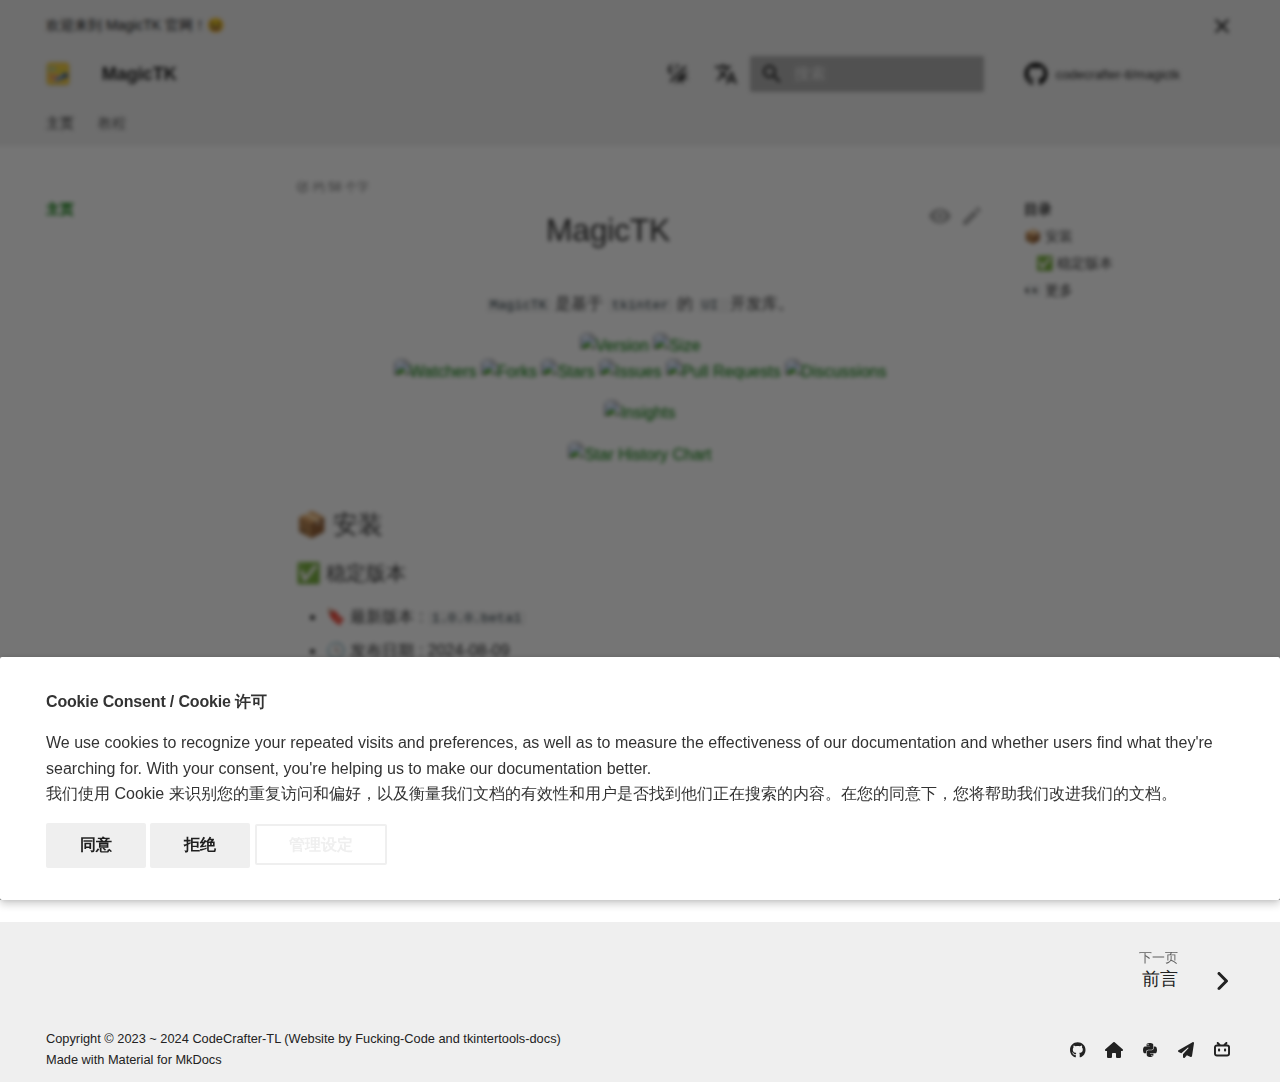
==== commit ace23bfa: "Update site" ====
--- a/index.html
+++ b/index.html
@@ -1,4 +1,4 @@
-<!doctype html><html lang=zh class=no-js> <head><meta charset=utf-8><meta name=viewport content="width=device-width,initial-scale=1"><meta name=description content="Official Website of MagicTK"><meta name=author content=CodeCrafter-TL><link href=https://codecrafter-tl.github.io/magictk/ rel=canonical><link href=tutorials/0-1/ rel=next><link rel=icon href=logo.png><meta name=generator content="mkdocs-1.6.0, mkdocs-material-9.5.31"><title>主页 - MagicTK</title><link rel=stylesheet href=assets/stylesheets/main.3cba04c6.min.css><link rel=stylesheet href=assets/stylesheets/palette.06af60db.min.css><link rel=stylesheet href=css/timeline.css><link rel=stylesheet href=extra/css/extra.css><link rel=stylesheet href=https://cdn.bootcss.com/font-awesome/4.3.0/css/font-awesome.min.css><link rel=stylesheet href=https://cdn.jsdelivr.net/npm/lxgw-wenkai-screen-webfont@1.1.0/style.css><script>__md_scope=new URL(".",location),__md_hash=e=>[...e].reduce((e,_)=>(e<<5)-e+_.charCodeAt(0),0),__md_get=(e,_=localStorage,t=__md_scope)=>JSON.parse(_.getItem(t.pathname+"."+e)),__md_set=(e,_,t=localStorage,a=__md_scope)=>{try{t.setItem(a.pathname+"."+e,JSON.stringify(_))}catch(e){}}</script><link href=assets/stylesheets/glightbox.min.css rel=stylesheet><style>
+<!doctype html><html lang=zh class=no-js> <head><meta charset=utf-8><meta name=viewport content="width=device-width,initial-scale=1"><meta name=description content="Official Website of MagicTK"><meta name=author content=CodeCrafter-TL><link href=https://codecrafter-tl.github.io/magictk/ rel=canonical><link href=tutorials/0-1/ rel=next><link rel=icon href=Logo.png><meta name=generator content="mkdocs-1.6.0, mkdocs-material-9.5.31"><title>主页 - MagicTK</title><link rel=stylesheet href=assets/stylesheets/main.3cba04c6.min.css><link rel=stylesheet href=assets/stylesheets/palette.06af60db.min.css><link rel=stylesheet href=extra/css/extra.css><link rel=stylesheet href=https://cdn.jsdelivr.net/npm/lxgw-wenkai-screen-webfont@1.1.0/style.css><script>__md_scope=new URL(".",location),__md_hash=e=>[...e].reduce((e,_)=>(e<<5)-e+_.charCodeAt(0),0),__md_get=(e,_=localStorage,t=__md_scope)=>JSON.parse(_.getItem(t.pathname+"."+e)),__md_set=(e,_,t=localStorage,a=__md_scope)=>{try{t.setItem(a.pathname+"."+e,JSON.stringify(_))}catch(e){}}</script><link href=assets/stylesheets/glightbox.min.css rel=stylesheet><style>
     html.glightbox-open { overflow: initial; height: 100%; }
     .gslide-title { margin-top: 0px; user-select: text; }
     .gslide-desc { color: #666; user-select: text; }
@@ -7,6 +7,6 @@
     .gdesc-inner { font-size: 0.75rem; }
     body[data-md-color-scheme="slate"] .gdesc-inner { background: var(--md-default-bg-color);}
     body[data-md-color-scheme="slate"] .gslide-title { color: var(--md-default-fg-color);}
-    body[data-md-color-scheme="slate"] .gslide-desc { color: var(--md-default-fg-color);}</style><script src=assets/javascripts/glightbox.min.js></script></head> <body dir=ltr data-md-color-scheme=default data-md-color-primary=indigo data-md-color-accent=indigo> <input class=md-toggle data-md-toggle=drawer type=checkbox id=__drawer autocomplete=off> <input class=md-toggle data-md-toggle=search type=checkbox id=__search autocomplete=off> <label class=md-overlay for=__drawer></label> <div data-md-component=skip> <a href=#-install--安装 class=md-skip> 跳转至 </a> </div> <div data-md-component=announce> <aside class=md-banner> <div class="md-banner__inner md-grid md-typeset"> <button class="md-banner__button md-icon" aria-label=不再显示此消息> <svg xmlns=http://www.w3.org/2000/svg viewbox="0 0 24 24"><path d="M19 6.41 17.59 5 12 10.59 6.41 5 5 6.41 10.59 12 5 17.59 6.41 19 12 13.41 17.59 19 19 17.59 13.41 12 19 6.41Z"/></svg> </button> <p>欢迎来到 MagicTK 官网！😆</p> </div> <script>var content,el=document.querySelector("[data-md-component=announce]");el&&(content=el.querySelector(".md-typeset"),__md_hash(content.innerHTML)===__md_get("__announce")&&(el.hidden=!0))</script> </aside> </div> <header class=md-header data-md-component=header> <nav class="md-header__inner md-grid" aria-label=页眉> <a href=. title=MagicTK class="md-header__button md-logo" aria-label=MagicTK data-md-component=logo> <img src=logo.png alt=logo> </a> <label class="md-header__button md-icon" for=__drawer> <svg xmlns=http://www.w3.org/2000/svg viewbox="0 0 24 24"><path d="M3 6h18v2H3V6m0 5h18v2H3v-2m0 5h18v2H3v-2Z"/></svg> </label> <div class=md-header__title data-md-component=header-title> <div class=md-header__ellipsis> <div class=md-header__topic> <span class=md-ellipsis> MagicTK </span> </div> <div class=md-header__topic data-md-component=header-topic> <span class=md-ellipsis> 主页 </span> </div> </div> </div> <form class=md-header__option data-md-component=palette> <input class=md-option data-md-color-media=(prefers-color-scheme) data-md-color-scheme=default data-md-color-primary=indigo data-md-color-accent=indigo aria-label=切换至明亮主题 type=radio name=__palette id=__palette_0> <label class="md-header__button md-icon" title=切换至明亮主题 for=__palette_1 hidden> <svg xmlns=http://www.w3.org/2000/svg viewbox="0 0 24 24"><path d="M7.5 2c-1.79 1.15-3 3.18-3 5.5s1.21 4.35 3.03 5.5C4.46 13 2 10.54 2 7.5A5.5 5.5 0 0 1 7.5 2m11.57 1.5 1.43 1.43L4.93 20.5 3.5 19.07 19.07 3.5m-6.18 2.43L11.41 5 9.97 6l.42-1.7L9 3.24l1.75-.12.58-1.65L12 3.1l1.73.03-1.35 1.13.51 1.67m-3.3 3.61-1.16-.73-1.12.78.34-1.32-1.09-.83 1.36-.09.45-1.29.51 1.27 1.36.03-1.05.87.4 1.31M19 13.5a5.5 5.5 0 0 1-5.5 5.5c-1.22 0-2.35-.4-3.26-1.07l7.69-7.69c.67.91 1.07 2.04 1.07 3.26m-4.4 6.58 2.77-1.15-.24 3.35-2.53-2.2m4.33-2.7 1.15-2.77 2.2 2.54-3.35.23m1.15-4.96-1.14-2.78 3.34.24-2.2 2.54M9.63 18.93l2.77 1.15-2.53 2.19-.24-3.34Z"/></svg> </label> <input class=md-option data-md-color-media="(prefers-color-scheme: light)" data-md-color-scheme=default data-md-color-primary=indigo data-md-color-accent=purple aria-label=切换至暗黑主题 type=radio name=__palette id=__palette_1> <label class="md-header__button md-icon" title=切换至暗黑主题 for=__palette_2 hidden> <svg xmlns=http://www.w3.org/2000/svg viewbox="0 0 24 24"><path d="M12 7a5 5 0 0 1 5 5 5 5 0 0 1-5 5 5 5 0 0 1-5-5 5 5 0 0 1 5-5m0 2a3 3 0 0 0-3 3 3 3 0 0 0 3 3 3 3 0 0 0 3-3 3 3 0 0 0-3-3m0-7 2.39 3.42C13.65 5.15 12.84 5 12 5c-.84 0-1.65.15-2.39.42L12 2M3.34 7l4.16-.35A7.2 7.2 0 0 0 5.94 8.5c-.44.74-.69 1.5-.83 2.29L3.34 7m.02 10 1.76-3.77a7.131 7.131 0 0 0 2.38 4.14L3.36 17M20.65 7l-1.77 3.79a7.023 7.023 0 0 0-2.38-4.15l4.15.36m-.01 10-4.14.36c.59-.51 1.12-1.14 1.54-1.86.42-.73.69-1.5.83-2.29L20.64 17M12 22l-2.41-3.44c.74.27 1.55.44 2.41.44.82 0 1.63-.17 2.37-.44L12 22Z"/></svg> </label> <input class=md-option data-md-color-media="(prefers-color-scheme: dark)" data-md-color-scheme=slate data-md-color-primary=black data-md-color-accent=indigo aria-label=切换至系统主题 type=radio name=__palette id=__palette_2> <label class="md-header__button md-icon" title=切换至系统主题 for=__palette_0 hidden> <svg xmlns=http://www.w3.org/2000/svg viewbox="0 0 24 24"><path d="m17.75 4.09-2.53 1.94.91 3.06-2.63-1.81-2.63 1.81.91-3.06-2.53-1.94L12.44 4l1.06-3 1.06 3 3.19.09m3.5 6.91-1.64 1.25.59 1.98-1.7-1.17-1.7 1.17.59-1.98L15.75 11l2.06-.05L18.5 9l.69 1.95 2.06.05m-2.28 4.95c.83-.08 1.72 1.1 1.19 1.85-.32.45-.66.87-1.08 1.27C15.17 23 8.84 23 4.94 19.07c-3.91-3.9-3.91-10.24 0-14.14.4-.4.82-.76 1.27-1.08.75-.53 1.93.36 1.85 1.19-.27 2.86.69 5.83 2.89 8.02a9.96 9.96 0 0 0 8.02 2.89m-1.64 2.02a12.08 12.08 0 0 1-7.8-3.47c-2.17-2.19-3.33-5-3.49-7.82-2.81 3.14-2.7 7.96.31 10.98 3.02 3.01 7.84 3.12 10.98.31Z"/></svg> </label> </form> <script>var media,input,key,value,palette=__md_get("__palette");if(palette&&palette.color){"(prefers-color-scheme)"===palette.color.media&&(media=matchMedia("(prefers-color-scheme: light)"),input=document.querySelector(media.matches?"[data-md-color-media='(prefers-color-scheme: light)']":"[data-md-color-media='(prefers-color-scheme: dark)']"),palette.color.media=input.getAttribute("data-md-color-media"),palette.color.scheme=input.getAttribute("data-md-color-scheme"),palette.color.primary=input.getAttribute("data-md-color-primary"),palette.color.accent=input.getAttribute("data-md-color-accent"));for([key,value]of Object.entries(palette.color))document.body.setAttribute("data-md-color-"+key,value)}</script> <label class="md-header__button md-icon" for=__search> <svg xmlns=http://www.w3.org/2000/svg viewbox="0 0 24 24"><path d="M9.5 3A6.5 6.5 0 0 1 16 9.5c0 1.61-.59 3.09-1.56 4.23l.27.27h.79l5 5-1.5 1.5-5-5v-.79l-.27-.27A6.516 6.516 0 0 1 9.5 16 6.5 6.5 0 0 1 3 9.5 6.5 6.5 0 0 1 9.5 3m0 2C7 5 5 7 5 9.5S7 14 9.5 14 14 12 14 9.5 12 5 9.5 5Z"/></svg> </label> <div class=md-search data-md-component=search role=dialog> <label class=md-search__overlay for=__search></label> <div class=md-search__inner role=search> <form class=md-search__form name=search> <input type=text class=md-search__input name=query aria-label=搜索 placeholder=搜索 autocapitalize=off autocorrect=off autocomplete=off spellcheck=false data-md-component=search-query required> <label class="md-search__icon md-icon" for=__search> <svg xmlns=http://www.w3.org/2000/svg viewbox="0 0 24 24"><path d="M9.5 3A6.5 6.5 0 0 1 16 9.5c0 1.61-.59 3.09-1.56 4.23l.27.27h.79l5 5-1.5 1.5-5-5v-.79l-.27-.27A6.516 6.516 0 0 1 9.5 16 6.5 6.5 0 0 1 3 9.5 6.5 6.5 0 0 1 9.5 3m0 2C7 5 5 7 5 9.5S7 14 9.5 14 14 12 14 9.5 12 5 9.5 5Z"/></svg> <svg xmlns=http://www.w3.org/2000/svg viewbox="0 0 320 512"><!-- Font Awesome Free 6.6.0 by @fontawesome - https://fontawesome.com License - https://fontawesome.com/license/free (Icons: CC BY 4.0, Fonts: SIL OFL 1.1, Code: MIT License) Copyright 2024 Fonticons, Inc.--><path d="M41.4 233.4c-12.5 12.5-12.5 32.8 0 45.3l160 160c12.5 12.5 32.8 12.5 45.3 0s12.5-32.8 0-45.3L109.3 256l137.3-137.4c12.5-12.5 12.5-32.8 0-45.3s-32.8-12.5-45.3 0l-160 160z"/></svg> </label> <nav class=md-search__options aria-label=查找> <a href=javascript:void(0) class="md-search__icon md-icon" title=分享 aria-label=分享 data-clipboard data-clipboard-text data-md-component=search-share tabindex=-1> <svg xmlns=http://www.w3.org/2000/svg viewbox="0 0 24 24"><path d="M18 16.08c-.76 0-1.44.3-1.96.77L8.91 12.7c.05-.23.09-.46.09-.7 0-.24-.04-.47-.09-.7l7.05-4.11c.54.5 1.25.81 2.04.81a3 3 0 0 0 3-3 3 3 0 0 0-3-3 3 3 0 0 0-3 3c0 .24.04.47.09.7L8.04 9.81C7.5 9.31 6.79 9 6 9a3 3 0 0 0-3 3 3 3 0 0 0 3 3c.79 0 1.5-.31 2.04-.81l7.12 4.15c-.05.21-.08.43-.08.66 0 1.61 1.31 2.91 2.92 2.91 1.61 0 2.92-1.3 2.92-2.91A2.92 2.92 0 0 0 18 16.08Z"/></svg> </a> <button type=reset class="md-search__icon md-icon" title=清空当前内容 aria-label=清空当前内容 tabindex=-1> <svg xmlns=http://www.w3.org/2000/svg viewbox="0 0 24 24"><path d="M19 6.41 17.59 5 12 10.59 6.41 5 5 6.41 10.59 12 5 17.59 6.41 19 12 13.41 17.59 19 19 17.59 13.41 12 19 6.41Z"/></svg> </button> </nav> <div class=md-search__suggest data-md-component=search-suggest></div> </form> <div class=md-search__output> <div class=md-search__scrollwrap tabindex=0 data-md-scrollfix> <div class=md-search-result data-md-component=search-result> <div class=md-search-result__meta> 正在初始化搜索引擎 </div> <ol class=md-search-result__list role=presentation></ol> </div> </div> </div> </div> </div> <div class=md-header__source> <a href=https://github.com/CodeCrafter-TL/MagicTK title=前往仓库 class=md-source data-md-component=source> <div class="md-source__icon md-icon"> <svg xmlns=http://www.w3.org/2000/svg viewbox="0 0 496 512"><!-- Font Awesome Free 6.6.0 by @fontawesome - https://fontawesome.com License - https://fontawesome.com/license/free (Icons: CC BY 4.0, Fonts: SIL OFL 1.1, Code: MIT License) Copyright 2024 Fonticons, Inc.--><path d="M165.9 397.4c0 2-2.3 3.6-5.2 3.6-3.3.3-5.6-1.3-5.6-3.6 0-2 2.3-3.6 5.2-3.6 3-.3 5.6 1.3 5.6 3.6zm-31.1-4.5c-.7 2 1.3 4.3 4.3 4.9 2.6 1 5.6 0 6.2-2s-1.3-4.3-4.3-5.2c-2.6-.7-5.5.3-6.2 2.3zm44.2-1.7c-2.9.7-4.9 2.6-4.6 4.9.3 2 2.9 3.3 5.9 2.6 2.9-.7 4.9-2.6 4.6-4.6-.3-1.9-3-3.2-5.9-2.9zM244.8 8C106.1 8 0 113.3 0 252c0 110.9 69.8 205.8 169.5 239.2 12.8 2.3 17.3-5.6 17.3-12.1 0-6.2-.3-40.4-.3-61.4 0 0-70 15-84.7-29.8 0 0-11.4-29.1-27.8-36.6 0 0-22.9-15.7 1.6-15.4 0 0 24.9 2 38.6 25.8 21.9 38.6 58.6 27.5 72.9 20.9 2.3-16 8.8-27.1 16-33.7-55.9-6.2-112.3-14.3-112.3-110.5 0-27.5 7.6-41.3 23.6-58.9-2.6-6.5-11.1-33.3 2.6-67.9 20.9-6.5 69 27 69 27 20-5.6 41.5-8.5 62.8-8.5s42.8 2.9 62.8 8.5c0 0 48.1-33.6 69-27 13.7 34.7 5.2 61.4 2.6 67.9 16 17.7 25.8 31.5 25.8 58.9 0 96.5-58.9 104.2-114.8 110.5 9.2 7.9 17 22.9 17 46.4 0 33.7-.3 75.4-.3 83.6 0 6.5 4.6 14.4 17.3 12.1C428.2 457.8 496 362.9 496 252 496 113.3 383.5 8 244.8 8zM97.2 352.9c-1.3 1-1 3.3.7 5.2 1.6 1.6 3.9 2.3 5.2 1 1.3-1 1-3.3-.7-5.2-1.6-1.6-3.9-2.3-5.2-1zm-10.8-8.1c-.7 1.3.3 2.9 2.3 3.9 1.6 1 3.6.7 4.3-.7.7-1.3-.3-2.9-2.3-3.9-2-.6-3.6-.3-4.3.7zm32.4 35.6c-1.6 1.3-1 4.3 1.3 6.2 2.3 2.3 5.2 2.6 6.5 1 1.3-1.3.7-4.3-1.3-6.2-2.2-2.3-5.2-2.6-6.5-1zm-11.4-14.7c-1.6 1-1.6 3.6 0 5.9 1.6 2.3 4.3 3.3 5.6 2.3 1.6-1.3 1.6-3.9 0-6.2-1.4-2.3-4-3.3-5.6-2z"/></svg> </div> <div class=md-source__repository> codecrafter-tl/magictk </div> </a> </div> </nav> </header> <div class=md-container data-md-component=container> <nav class=md-tabs aria-label=标签 data-md-component=tabs> <div class=md-grid> <ul class=md-tabs__list> <li class="md-tabs__item md-tabs__item--active"> <a href=. class=md-tabs__link> 主页 </a> </li> <li class=md-tabs__item> <a href=tutorials/0-1/ class=md-tabs__link> 教程 </a> </li> </ul> </div> </nav> <main class=md-main data-md-component=main> <div class="md-main__inner md-grid"> <div class="md-sidebar md-sidebar--primary" data-md-component=sidebar data-md-type=navigation> <div class=md-sidebar__scrollwrap> <div class=md-sidebar__inner> <nav class="md-nav md-nav--primary md-nav--lifted" aria-label=导航栏 data-md-level=0> <label class=md-nav__title for=__drawer> <a href=. title=MagicTK class="md-nav__button md-logo" aria-label=MagicTK data-md-component=logo> <img src=logo.png alt=logo> </a> MagicTK </label> <div class=md-nav__source> <a href=https://github.com/CodeCrafter-TL/MagicTK title=前往仓库 class=md-source data-md-component=source> <div class="md-source__icon md-icon"> <svg xmlns=http://www.w3.org/2000/svg viewbox="0 0 496 512"><!-- Font Awesome Free 6.6.0 by @fontawesome - https://fontawesome.com License - https://fontawesome.com/license/free (Icons: CC BY 4.0, Fonts: SIL OFL 1.1, Code: MIT License) Copyright 2024 Fonticons, Inc.--><path d="M165.9 397.4c0 2-2.3 3.6-5.2 3.6-3.3.3-5.6-1.3-5.6-3.6 0-2 2.3-3.6 5.2-3.6 3-.3 5.6 1.3 5.6 3.6zm-31.1-4.5c-.7 2 1.3 4.3 4.3 4.9 2.6 1 5.6 0 6.2-2s-1.3-4.3-4.3-5.2c-2.6-.7-5.5.3-6.2 2.3zm44.2-1.7c-2.9.7-4.9 2.6-4.6 4.9.3 2 2.9 3.3 5.9 2.6 2.9-.7 4.9-2.6 4.6-4.6-.3-1.9-3-3.2-5.9-2.9zM244.8 8C106.1 8 0 113.3 0 252c0 110.9 69.8 205.8 169.5 239.2 12.8 2.3 17.3-5.6 17.3-12.1 0-6.2-.3-40.4-.3-61.4 0 0-70 15-84.7-29.8 0 0-11.4-29.1-27.8-36.6 0 0-22.9-15.7 1.6-15.4 0 0 24.9 2 38.6 25.8 21.9 38.6 58.6 27.5 72.9 20.9 2.3-16 8.8-27.1 16-33.7-55.9-6.2-112.3-14.3-112.3-110.5 0-27.5 7.6-41.3 23.6-58.9-2.6-6.5-11.1-33.3 2.6-67.9 20.9-6.5 69 27 69 27 20-5.6 41.5-8.5 62.8-8.5s42.8 2.9 62.8 8.5c0 0 48.1-33.6 69-27 13.7 34.7 5.2 61.4 2.6 67.9 16 17.7 25.8 31.5 25.8 58.9 0 96.5-58.9 104.2-114.8 110.5 9.2 7.9 17 22.9 17 46.4 0 33.7-.3 75.4-.3 83.6 0 6.5 4.6 14.4 17.3 12.1C428.2 457.8 496 362.9 496 252 496 113.3 383.5 8 244.8 8zM97.2 352.9c-1.3 1-1 3.3.7 5.2 1.6 1.6 3.9 2.3 5.2 1 1.3-1 1-3.3-.7-5.2-1.6-1.6-3.9-2.3-5.2-1zm-10.8-8.1c-.7 1.3.3 2.9 2.3 3.9 1.6 1 3.6.7 4.3-.7.7-1.3-.3-2.9-2.3-3.9-2-.6-3.6-.3-4.3.7zm32.4 35.6c-1.6 1.3-1 4.3 1.3 6.2 2.3 2.3 5.2 2.6 6.5 1 1.3-1.3.7-4.3-1.3-6.2-2.2-2.3-5.2-2.6-6.5-1zm-11.4-14.7c-1.6 1-1.6 3.6 0 5.9 1.6 2.3 4.3 3.3 5.6 2.3 1.6-1.3 1.6-3.9 0-6.2-1.4-2.3-4-3.3-5.6-2z"/></svg> </div> <div class=md-source__repository> codecrafter-tl/magictk </div> </a> </div> <ul class=md-nav__list data-md-scrollfix> <li class="md-nav__item md-nav__item--active md-nav__item--section md-nav__item--nested"> <input class="md-nav__toggle md-toggle " type=checkbox id=__nav_1 checked> <div class="md-nav__link md-nav__container"> <a href=. class="md-nav__link md-nav__link--active"> <span class=md-ellipsis> 主页 </span> </a> </div> <nav class=md-nav data-md-level=1 aria-labelledby=__nav_1_label aria-expanded=true> <label class=md-nav__title for=__nav_1> <span class="md-nav__icon md-icon"></span> 主页 </label> <ul class=md-nav__list data-md-scrollfix> </ul> </nav> </li> <li class="md-nav__item md-nav__item--nested"> <input class="md-nav__toggle md-toggle " type=checkbox id=__nav_2> <label class=md-nav__link for=__nav_2 id=__nav_2_label tabindex=0> <span class=md-ellipsis> 教程 </span> <span class="md-nav__icon md-icon"></span> </label> <nav class=md-nav data-md-level=1 aria-labelledby=__nav_2_label aria-expanded=false> <label class=md-nav__title for=__nav_2> <span class="md-nav__icon md-icon"></span> 教程 </label> <ul class=md-nav__list data-md-scrollfix> <li class=md-nav__item> <a href=tutorials/0-1/ class=md-nav__link> <span class=md-ellipsis> 前言 </span> </a> </li> <li class="md-nav__item md-nav__item--nested"> <input class="md-nav__toggle md-toggle " type=checkbox id=__nav_2_2> <label class=md-nav__link for=__nav_2_2 id=__nav_2_2_label tabindex=0> <span class=md-ellipsis> 第一章：安装与初识 </span> <span class="md-nav__icon md-icon"></span> </label> <nav class=md-nav data-md-level=2 aria-labelledby=__nav_2_2_label aria-expanded=false> <label class=md-nav__title for=__nav_2_2> <span class="md-nav__icon md-icon"></span> 第一章：安装与初识 </label> <ul class=md-nav__list data-md-scrollfix> <li class=md-nav__item> <a href=tutorials/1-1/ class=md-nav__link> <span class=md-ellipsis> 1.1 安装 MagicTK </span> </a> </li> <li class=md-nav__item> <a href=tutorials/1-2/ class=md-nav__link> <span class=md-ellipsis> 1.2 认识 MagicTK </span> </a> </li> </ul> </nav> </li> <li class="md-nav__item md-nav__item--nested"> <input class="md-nav__toggle md-toggle " type=checkbox id=__nav_2_3> <label class=md-nav__link for=__nav_2_3 id=__nav_2_3_label tabindex=0> <span class=md-ellipsis> 第二章：创建窗口和容器 </span> <span class="md-nav__icon md-icon"></span> </label> <nav class=md-nav data-md-level=2 aria-labelledby=__nav_2_3_label aria-expanded=false> <label class=md-nav__title for=__nav_2_3> <span class="md-nav__icon md-icon"></span> 第二章：创建窗口和容器 </label> <ul class=md-nav__list data-md-scrollfix> <li class=md-nav__item> <a href=tutorials/2-1/ class=md-nav__link> <span class=md-ellipsis> 2.1 创建窗口 </span> </a> </li> <li class=md-nav__item> <a href=tutorials/2-2/ class=md-nav__link> <span class=md-ellipsis> 2.2 调整窗口的属性 </span> </a> </li> <li class=md-nav__item> <a href=tutorials/2-3/ class=md-nav__link> <span class=md-ellipsis> 2.3 创建容器 </span> </a> </li> </ul> </nav> </li> <li class="md-nav__item md-nav__item--nested"> <input class="md-nav__toggle md-toggle " type=checkbox id=__nav_2_4> <label class=md-nav__link for=__nav_2_4 id=__nav_2_4_label tabindex=0> <span class=md-ellipsis> 第三章：创建基本的图形等 </span> <span class="md-nav__icon md-icon"></span> </label> <nav class=md-nav data-md-level=2 aria-labelledby=__nav_2_4_label aria-expanded=false> <label class=md-nav__title for=__nav_2_4> <span class="md-nav__icon md-icon"></span> 第三章：创建基本的图形等 </label> <ul class=md-nav__list data-md-scrollfix> <li class=md-nav__item> <a href=tutorials/3-1/ class=md-nav__link> <span class=md-ellipsis> 3.1 创建基本图形 </span> </a> </li> <li class=md-nav__item> <a href=tutorials/3-2/ class=md-nav__link> <span class=md-ellipsis> 3.2 创建图像 </span> </a> </li> </ul> </nav> </li> </ul> </nav> </li> </ul> </nav> </div> </div> </div> <div class="md-sidebar md-sidebar--secondary" data-md-component=sidebar data-md-type=toc> <div class=md-sidebar__scrollwrap> <div class=md-sidebar__inner> <nav class="md-nav md-nav--secondary" aria-label=目录> <label class=md-nav__title for=__toc> <span class="md-nav__icon md-icon"></span> 目录 </label> <ul class=md-nav__list data-md-component=toc data-md-scrollfix> <li class=md-nav__item> <a href=#-install--安装 class=md-nav__link> <span class=md-ellipsis> 📦 Install / 安装 </span> </a> <nav class=md-nav aria-label="📦 Install / 安装"> <ul class=md-nav__list> <li class=md-nav__item> <a href=#-release-version--稳定版本 class=md-nav__link> <span class=md-ellipsis> ✅ Release Version / 稳定版本 </span> </a> </li> </ul> </nav> </li> <li class=md-nav__item> <a href=#-others--更多 class=md-nav__link> <span class=md-ellipsis> 👀 Others / 更多 </span> </a> </li> </ul> </nav> </div> </div> </div> <div class=md-content data-md-component=content> <article class="md-content__inner md-typeset"> <a href=https://github.com/CodeCrafter-TL/MagicTK/edit/docs/docs/index.md title=编辑此页 class="md-content__button md-icon"> <svg xmlns=http://www.w3.org/2000/svg viewbox="0 0 24 24"><path d="M20.71 7.04c.39-.39.39-1.04 0-1.41l-2.34-2.34c-.37-.39-1.02-.39-1.41 0l-1.84 1.83 3.75 3.75M3 17.25V21h3.75L17.81 9.93l-3.75-3.75L3 17.25Z"/></svg> </a> <a href=https://github.com/CodeCrafter-TL/MagicTK/raw/docs/docs/index.md title=查看本页的源代码 class="md-content__button md-icon"> <svg xmlns=http://www.w3.org/2000/svg viewbox="0 0 24 24"><path d="M12 9a3 3 0 0 0-3 3 3 3 0 0 0 3 3 3 3 0 0 0 3-3 3 3 0 0 0-3-3m0 8a5 5 0 0 1-5-5 5 5 0 0 1 5-5 5 5 0 0 1 5 5 5 5 0 0 1-5 5m0-12.5C7 4.5 2.73 7.61 1 12c1.73 4.39 6 7.5 11 7.5s9.27-3.11 11-7.5c-1.73-4.39-6-7.5-11-7.5Z"/></svg> </a> <div style="margin-top: -30px; font-size: 0.75em; opacity: 0.7;"> <p><span class=twemoji><svg xmlns=http://www.w3.org/2000/svg viewbox="0 0 24 24"><path d="M12 2A10 10 0 0 0 2 12a10 10 0 0 0 10 10 10 10 0 0 0 10-10h-2a8 8 0 0 1-8 8 8 8 0 0 1-8-8 8 8 0 0 1 8-8V2m6.78 1a.69.69 0 0 0-.48.2l-1.22 1.21 2.5 2.5L20.8 5.7c.26-.26.26-.7 0-.95L19.25 3.2c-.13-.13-.3-.2-.47-.2m-2.41 2.12L9 12.5V15h2.5l7.37-7.38-2.5-2.5Z"/></svg></span> 约 52 个字 </p> </div> <h1 align=center>MagicTK</h1> <p align=center> <code>MagicTK</code> 是基于 <code>tkinter</code> 的 <code>UI </code>开发库。 <br> </p> <p align=center> <a href=https://github.com/CodeCrafter-TL/MagicTK/releases><img alt=Version src="https://img.shields.io/github/v/release/CodeCrafter-TL/MagicTK?include_prereleases&logo=github&label=Version" title="Latest Version"></a> <a href=https://github.com/CodeCrafter-TL/MagicTK><img alt=Size src="https://img.shields.io/github/languages/code-size/CodeCrafter-TL/MagicTK?label=Size&logo=github" title="Code Size"></a> <br> <a href=https://github.com/CodeCrafter-TL/MagicTK/watchers><img alt=Watchers src="https://img.shields.io/github/watchers/CodeCrafter-TL/MagicTK?label=Watchers&logo=github&style=flat" title=Watchers></a> <a href=https://github.com/CodeCrafter-TL/MagicTK/forks><img alt=Forks src="https://img.shields.io/github/forks/CodeCrafter-TL/MagicTK?label=Forks&logo=github&style=flat" title=Forks></a> <a href=https://github.com/CodeCrafter-TL/MagicTK/stargazers><img alt=Stars src="https://img.shields.io/github/stars/CodeCrafter-TL/MagicTK?label=Stars&color=gold&logo=github&style=flat" title=Stars></a> <a href=https://github.com/CodeCrafter-TL/MagicTK/issues><img alt=Issues src="https://img.shields.io/github/issues/CodeCrafter-TL/MagicTK?label=Issues&logo=github" title=Issues></a> <a href=https://github.com/CodeCrafter-TL/MagicTK/pulls><img alt="Pull Requests" src="https://img.shields.io/github/issues-pr/CodeCrafter-TL/MagicTK?label=Pull%20Requests&logo=github" title="Pull Requests"></a> <a href=https://github.com/CodeCrafter-TL/MagicTK/discussions><img alt=Discussions src="https://img.shields.io/github/discussions/CodeCrafter-TL/MagicTK?label=Discussions&logo=github" title=Discussions></a> </p> <p align=center> <a href=https://github.com/CodeCrafter-TL/MagicTK/pulse><img alt=Insights src=https://repobeats.axiom.co/api/embed/62f9219ff249a7ca23332171c3768bf9f125aed7.svg></a> </p> <p align=center> <a href=https://star-history.com/#CodeCrafter-TL/MagicTK&amp;Date> <picture> <source media="(prefers-color-scheme: dark)" srcset="https://api.star-history.com/svg?repos=CodeCrafter-TL/MagicTK&type=Date&theme=dark"> <source media="(prefers-color-scheme: light)" srcset="https://api.star-history.com/svg?repos=CodeCrafter-TL/MagicTK&type=Date"> <img alt="Star History Chart" src="https://api.star-history.com/svg?repos=CodeCrafter-TL/MagicTK&type=Date"> </picture> </a> </p> <h2 id=-install--安装>📦 Install / 安装<a class=headerlink href=#-install--安装 title=点击定位到锚点>#</a></h2> <h3 id=-release-version--稳定版本>✅ Release Version / 稳定版本<a class=headerlink href=#-release-version--稳定版本 title=点击定位到锚点>#</a></h3> <ul> <li>🔖 Latest / 最新版本 : <code>1.0.0.beta1</code></li> <li>🕓 Date / 发布日期 : 2024-08-09</li> </ul> <h2 id=-others--更多>👀 Others / 更多<a class=headerlink href=#-others--更多 title=点击定位到锚点>#</a></h2> <ul> <li>📚 Tutorials and Documention / 教程和文档: <a href=https://codecrafter-tl.github.io/magictk/ >GitHub Pages - MagicTK</a></li> <li>🚀 Repository / 存储库: <a href=https://github.com/codecrafter-tl/magictk/ >GitHub - MagicTK</a></li> </ul> <aside class=md-source-file> <span class=md-source-file__fact> <span class=md-icon title=最后更新> <svg xmlns=http://www.w3.org/2000/svg viewbox="0 0 24 24"><path d="M21 13.1c-.1 0-.3.1-.4.2l-1 1 2.1 2.1 1-1c.2-.2.2-.6 0-.8l-1.3-1.3c-.1-.1-.2-.2-.4-.2m-1.9 1.8-6.1 6V23h2.1l6.1-6.1-2.1-2M12.5 7v5.2l4 2.4-1 1L11 13V7h1.5M11 21.9c-5.1-.5-9-4.8-9-9.9C2 6.5 6.5 2 12 2c5.3 0 9.6 4.1 10 9.3-.3-.1-.6-.2-1-.2s-.7.1-1 .2C19.6 7.2 16.2 4 12 4c-4.4 0-8 3.6-8 8 0 4.1 3.1 7.5 7.1 7.9l-.1.2v1.8Z"/></svg> </span> <span class="git-revision-date-localized-plugin git-revision-date-localized-plugin-datetime">2024年8月13日 21:31:11</span> </span> <span class=md-source-file__fact> <span class=md-icon title=创建日期> <svg xmlns=http://www.w3.org/2000/svg viewbox="0 0 24 24"><path d="M14.47 15.08 11 13V7h1.5v5.25l3.08 1.83c-.41.28-.79.62-1.11 1m-1.39 4.84c-.36.05-.71.08-1.08.08-4.42 0-8-3.58-8-8s3.58-8 8-8 8 3.58 8 8c0 .37-.03.72-.08 1.08.69.1 1.33.32 1.92.64.1-.56.16-1.13.16-1.72 0-5.5-4.5-10-10-10S2 6.5 2 12s4.47 10 10 10c.59 0 1.16-.06 1.72-.16-.32-.59-.54-1.23-.64-1.92M18 15v3h-3v2h3v3h2v-3h3v-2h-3v-3h-2Z"/></svg> </span> <span class="git-revision-date-localized-plugin git-revision-date-localized-plugin-datetime">2024年8月13日 21:31:11</span> </span> <span class=md-source-file__fact> <span class=md-icon title=贡献者> <svg xmlns=http://www.w3.org/2000/svg viewbox="0 0 24 24"><path d="M12 5.5A3.5 3.5 0 0 1 15.5 9a3.5 3.5 0 0 1-3.5 3.5A3.5 3.5 0 0 1 8.5 9 3.5 3.5 0 0 1 12 5.5M5 8c.56 0 1.08.15 1.53.42-.15 1.43.27 2.85 1.13 3.96C7.16 13.34 6.16 14 5 14a3 3 0 0 1-3-3 3 3 0 0 1 3-3m14 0a3 3 0 0 1 3 3 3 3 0 0 1-3 3c-1.16 0-2.16-.66-2.66-1.62a5.536 5.536 0 0 0 1.13-3.96c.45-.27.97-.42 1.53-.42M5.5 18.25c0-2.07 2.91-3.75 6.5-3.75s6.5 1.68 6.5 3.75V20h-13v-1.75M0 20v-1.5c0-1.39 1.89-2.56 4.45-2.9-.59.68-.95 1.62-.95 2.65V20H0m24 0h-3.5v-1.75c0-1.03-.36-1.97-.95-2.65 2.56.34 4.45 1.51 4.45 2.9V20Z"/></svg> </span> <nav> </nav> </span> </aside> </article> </div> <script>var tabs=__md_get("__tabs");if(Array.isArray(tabs))e:for(var set of document.querySelectorAll(".tabbed-set")){var tab,labels=set.querySelector(".tabbed-labels");for(tab of tabs)for(var label of labels.getElementsByTagName("label"))if(label.innerText.trim()===tab){var input=document.getElementById(label.htmlFor);input.checked=!0;continue e}}</script> <script>var target=document.getElementById(location.hash.slice(1));target&&target.name&&(target.checked=target.name.startsWith("__tabbed_"))</script> </div> <button type=button class="md-top md-icon" data-md-component=top hidden> <svg xmlns=http://www.w3.org/2000/svg viewbox="0 0 24 24"><path d="M13 20h-2V8l-5.5 5.5-1.42-1.42L12 4.16l7.92 7.92-1.42 1.42L13 8v12Z"/></svg> 回到页面顶部 </button> </main> <footer class=md-footer> <nav class="md-footer__inner md-grid" aria-label=页脚> <a href=tutorials/0-1/ class="md-footer__link md-footer__link--next" aria-label="下一页: 前言"> <div class=md-footer__title> <span class=md-footer__direction> 下一页 </span> <div class=md-ellipsis> 前言 </div> </div> <div class="md-footer__button md-icon"> <svg xmlns=http://www.w3.org/2000/svg viewbox="0 0 320 512"><!-- Font Awesome Free 6.6.0 by @fontawesome - https://fontawesome.com License - https://fontawesome.com/license/free (Icons: CC BY 4.0, Fonts: SIL OFL 1.1, Code: MIT License) Copyright 2024 Fonticons, Inc.--><path d="M278.6 233.4c12.5 12.5 12.5 32.8 0 45.3l-160 160c-12.5 12.5-32.8 12.5-45.3 0s-12.5-32.8 0-45.3L210.7 256 73.4 118.6c-12.5-12.5-12.5-32.8 0-45.3s32.8-12.5 45.3 0l160 160z"/></svg> </div> </a> </nav> <div class="md-footer-meta md-typeset"> <div class="md-footer-meta__inner md-grid"> <div class=md-copyright> <div class=md-copyright__highlight> Copyright &copy; 2024 CodeCrafter-TL </div> Made with <a href=https://squidfunk.github.io/mkdocs-material/ target=_blank rel=noopener> Material for MkDocs </a> </div> <div class=md-social> <a href=https://github.com/Xiaokang2022/Fucking-Code/ target=_blank rel=noopener title="GitHub 仓库" class=md-social__link> <svg xmlns=http://www.w3.org/2000/svg viewbox="0 0 496 512"><!-- Font Awesome Free 6.6.0 by @fontawesome - https://fontawesome.com License - https://fontawesome.com/license/free (Icons: CC BY 4.0, Fonts: SIL OFL 1.1, Code: MIT License) Copyright 2024 Fonticons, Inc.--><path d="M165.9 397.4c0 2-2.3 3.6-5.2 3.6-3.3.3-5.6-1.3-5.6-3.6 0-2 2.3-3.6 5.2-3.6 3-.3 5.6 1.3 5.6 3.6zm-31.1-4.5c-.7 2 1.3 4.3 4.3 4.9 2.6 1 5.6 0 6.2-2s-1.3-4.3-4.3-5.2c-2.6-.7-5.5.3-6.2 2.3zm44.2-1.7c-2.9.7-4.9 2.6-4.6 4.9.3 2 2.9 3.3 5.9 2.6 2.9-.7 4.9-2.6 4.6-4.6-.3-1.9-3-3.2-5.9-2.9zM244.8 8C106.1 8 0 113.3 0 252c0 110.9 69.8 205.8 169.5 239.2 12.8 2.3 17.3-5.6 17.3-12.1 0-6.2-.3-40.4-.3-61.4 0 0-70 15-84.7-29.8 0 0-11.4-29.1-27.8-36.6 0 0-22.9-15.7 1.6-15.4 0 0 24.9 2 38.6 25.8 21.9 38.6 58.6 27.5 72.9 20.9 2.3-16 8.8-27.1 16-33.7-55.9-6.2-112.3-14.3-112.3-110.5 0-27.5 7.6-41.3 23.6-58.9-2.6-6.5-11.1-33.3 2.6-67.9 20.9-6.5 69 27 69 27 20-5.6 41.5-8.5 62.8-8.5s42.8 2.9 62.8 8.5c0 0 48.1-33.6 69-27 13.7 34.7 5.2 61.4 2.6 67.9 16 17.7 25.8 31.5 25.8 58.9 0 96.5-58.9 104.2-114.8 110.5 9.2 7.9 17 22.9 17 46.4 0 33.7-.3 75.4-.3 83.6 0 6.5 4.6 14.4 17.3 12.1C428.2 457.8 496 362.9 496 252 496 113.3 383.5 8 244.8 8zM97.2 352.9c-1.3 1-1 3.3.7 5.2 1.6 1.6 3.9 2.3 5.2 1 1.3-1 1-3.3-.7-5.2-1.6-1.6-3.9-2.3-5.2-1zm-10.8-8.1c-.7 1.3.3 2.9 2.3 3.9 1.6 1 3.6.7 4.3-.7.7-1.3-.3-2.9-2.3-3.9-2-.6-3.6-.3-4.3.7zm32.4 35.6c-1.6 1.3-1 4.3 1.3 6.2 2.3 2.3 5.2 2.6 6.5 1 1.3-1.3.7-4.3-1.3-6.2-2.2-2.3-5.2-2.6-6.5-1zm-11.4-14.7c-1.6 1-1.6 3.6 0 5.9 1.6 2.3 4.3 3.3 5.6 2.3 1.6-1.3 1.6-3.9 0-6.2-1.4-2.3-4-3.3-5.6-2z"/></svg> </a> <a href=https://xiaokang2022.github.io/Fucking-Code/ target=_blank rel=noopener title=主页 class=md-social__link> <svg xmlns=http://www.w3.org/2000/svg viewbox="0 0 576 512"><!-- Font Awesome Free 6.6.0 by @fontawesome - https://fontawesome.com License - https://fontawesome.com/license/free (Icons: CC BY 4.0, Fonts: SIL OFL 1.1, Code: MIT License) Copyright 2024 Fonticons, Inc.--><path d="M575.8 255.5c0 18-15 32.1-32 32.1h-32l.7 160.2c0 2.7-.2 5.4-.5 8.1v16.2c0 22.1-17.9 40-40 40h-16c-1.1 0-2.2 0-3.3-.1-1.4.1-2.8.1-4.2.1L416 512h-24c-22.1 0-40-17.9-40-40v-88c0-17.7-14.3-32-32-32h-64c-17.7 0-32 14.3-32 32v88c0 22.1-17.9 40-40 40h-55.9c-1.5 0-3-.1-4.5-.2-1.2.1-2.4.2-3.6.2h-16c-22.1 0-40-17.9-40-40V360c0-.9 0-1.9.1-2.8v-69.7h-32c-18 0-32-14-32-32.1 0-9 3-17 10-24L266.4 8c7-7 15-8 22-8s15 2 21 7l255.4 224.5c8 7 12 15 11 24z"/></svg> </a> <a href=mailto:2951256653@qq.com target=_blank rel=noopener title=联系作者 class=md-social__link> <svg xmlns=http://www.w3.org/2000/svg viewbox="0 0 512 512"><!-- Font Awesome Free 6.6.0 by @fontawesome - https://fontawesome.com License - https://fontawesome.com/license/free (Icons: CC BY 4.0, Fonts: SIL OFL 1.1, Code: MIT License) Copyright 2024 Fonticons, Inc.--><path d="M498.1 5.6c10.1 7 15.4 19.1 13.5 31.2l-64 416c-1.5 9.7-7.4 18.2-16 23s-18.9 5.4-28 1.6L284 427.7l-68.5 74.1c-8.9 9.7-22.9 12.9-35.2 8.1S160 493.2 160 480v-83.6c0-4 1.5-7.8 4.2-10.8l167.6-182.8c5.8-6.3 5.6-16-.4-22s-15.7-6.4-22-.7L106 360.8l-88.3-44.2C7.1 311.3.3 300.7 0 288.9s5.9-22.8 16.1-28.7l448-256c10.7-6.1 23.9-5.5 34 1.4z"/></svg> </a> </div> </div> </div> </footer> </div> <div class=md-dialog data-md-component=dialog> <div class="md-dialog__inner md-typeset"></div> </div> <div class=md-progress data-md-component=progress role=progressbar></div> <script id=__config type=application/json>{"base": ".", "features": ["content.tooltips", "content.code.copy", "content.code.annotate", "content.tabs.link", "content.action.edit", "content.action.view", "announce.dismiss", "navigation.tabs", "navigation.footer", "navigation.indexes", "navigation.instant", "navigation.instant.progress", "navigation.top", "navigation.tracking", "search.share", "search.suggest", "search.highlight", "toc.follow"], "search": "assets/javascripts/workers/search.b8dbb3d2.min.js", "translations": {"clipboard.copied": "\u5df2\u590d\u5236", "clipboard.copy": "\u590d\u5236", "search.result.more.one": "\u5728\u8be5\u9875\u4e0a\u8fd8\u6709 1 \u4e2a\u7b26\u5408\u6761\u4ef6\u7684\u7ed3\u679c", "search.result.more.other": "\u5728\u8be5\u9875\u4e0a\u8fd8\u6709 # \u4e2a\u7b26\u5408\u6761\u4ef6\u7684\u7ed3\u679c", "search.result.none": "\u6ca1\u6709\u627e\u5230\u7b26\u5408\u6761\u4ef6\u7684\u7ed3\u679c", "search.result.one": "\u627e\u5230 1 \u4e2a\u7b26\u5408\u6761\u4ef6\u7684\u7ed3\u679c", "search.result.other": "# \u4e2a\u7b26\u5408\u6761\u4ef6\u7684\u7ed3\u679c", "search.result.placeholder": "\u952e\u5165\u4ee5\u5f00\u59cb\u641c\u7d22", "search.result.term.missing": "\u7f3a\u5c11", "select.version": "\u9009\u62e9\u5f53\u524d\u7248\u672c"}}</script> <script src=assets/javascripts/bundle.fe8b6f2b.min.js></script> <script src=extra/js/shortcuts.js></script> <script src=extra/js/tongji.baidu.js></script> <script src=extra/js/mathjax.js></script> <script src="https://polyfill.io/v3/polyfill.min.js?features=es6"></script> <script src=https://cdn.jsdelivr.net/npm/mathjax@3/es5/tex-mml-chtml.js></script> <script src=https://busuanzi.ibruce.info/busuanzi/2.3/busuanzi.pure.mini.js></script> <script src=https://cdn.bootcss.com/jquery/3.2.1/jquery.min.js></script> <script src=extra/js/modify.js></script> <script id=init-glightbox>const lightbox = GLightbox({"touchNavigation": true, "loop": false, "zoomable": false, "draggable": true, "openEffect": "zoom", "closeEffect": "zoom", "slideEffect": "slide"});
+    body[data-md-color-scheme="slate"] .gslide-desc { color: var(--md-default-fg-color);}</style><script src=assets/javascripts/glightbox.min.js></script></head> <body dir=ltr data-md-color-scheme=default data-md-color-primary=indigo data-md-color-accent=indigo> <input class=md-toggle data-md-toggle=drawer type=checkbox id=__drawer autocomplete=off> <input class=md-toggle data-md-toggle=search type=checkbox id=__search autocomplete=off> <label class=md-overlay for=__drawer></label> <div data-md-component=skip> <a href=#-安装 class=md-skip> 跳转至 </a> </div> <div data-md-component=announce> <aside class=md-banner> <div class="md-banner__inner md-grid md-typeset"> <button class="md-banner__button md-icon" aria-label=不再显示此消息> <svg xmlns=http://www.w3.org/2000/svg viewbox="0 0 24 24"><path d="M19 6.41 17.59 5 12 10.59 6.41 5 5 6.41 10.59 12 5 17.59 6.41 19 12 13.41 17.59 19 19 17.59 13.41 12 19 6.41Z"/></svg> </button> <p>欢迎来到 MagicTK 官网！😆</p> </div> <script>var content,el=document.querySelector("[data-md-component=announce]");el&&(content=el.querySelector(".md-typeset"),__md_hash(content.innerHTML)===__md_get("__announce")&&(el.hidden=!0))</script> </aside> </div> <header class=md-header data-md-component=header> <nav class="md-header__inner md-grid" aria-label=页眉> <a href=. title=MagicTK class="md-header__button md-logo" aria-label=MagicTK data-md-component=logo> <img src=Logo.png alt=logo> </a> <label class="md-header__button md-icon" for=__drawer> <svg xmlns=http://www.w3.org/2000/svg viewbox="0 0 24 24"><path d="M3 6h18v2H3V6m0 5h18v2H3v-2m0 5h18v2H3v-2Z"/></svg> </label> <div class=md-header__title data-md-component=header-title> <div class=md-header__ellipsis> <div class=md-header__topic> <span class=md-ellipsis> MagicTK </span> </div> <div class=md-header__topic data-md-component=header-topic> <span class=md-ellipsis> 主页 </span> </div> </div> </div> <form class=md-header__option data-md-component=palette> <input class=md-option data-md-color-media=(prefers-color-scheme) data-md-color-scheme=default data-md-color-primary=indigo data-md-color-accent=indigo aria-label=切换至明亮主题 type=radio name=__palette id=__palette_0> <label class="md-header__button md-icon" title=切换至明亮主题 for=__palette_1 hidden> <svg xmlns=http://www.w3.org/2000/svg viewbox="0 0 24 24"><path d="M7.5 2c-1.79 1.15-3 3.18-3 5.5s1.21 4.35 3.03 5.5C4.46 13 2 10.54 2 7.5A5.5 5.5 0 0 1 7.5 2m11.57 1.5 1.43 1.43L4.93 20.5 3.5 19.07 19.07 3.5m-6.18 2.43L11.41 5 9.97 6l.42-1.7L9 3.24l1.75-.12.58-1.65L12 3.1l1.73.03-1.35 1.13.51 1.67m-3.3 3.61-1.16-.73-1.12.78.34-1.32-1.09-.83 1.36-.09.45-1.29.51 1.27 1.36.03-1.05.87.4 1.31M19 13.5a5.5 5.5 0 0 1-5.5 5.5c-1.22 0-2.35-.4-3.26-1.07l7.69-7.69c.67.91 1.07 2.04 1.07 3.26m-4.4 6.58 2.77-1.15-.24 3.35-2.53-2.2m4.33-2.7 1.15-2.77 2.2 2.54-3.35.23m1.15-4.96-1.14-2.78 3.34.24-2.2 2.54M9.63 18.93l2.77 1.15-2.53 2.19-.24-3.34Z"/></svg> </label> <input class=md-option data-md-color-media="(prefers-color-scheme: light)" data-md-color-scheme=default data-md-color-primary=indigo data-md-color-accent=purple aria-label=切换至暗黑主题 type=radio name=__palette id=__palette_1> <label class="md-header__button md-icon" title=切换至暗黑主题 for=__palette_2 hidden> <svg xmlns=http://www.w3.org/2000/svg viewbox="0 0 24 24"><path d="M12 7a5 5 0 0 1 5 5 5 5 0 0 1-5 5 5 5 0 0 1-5-5 5 5 0 0 1 5-5m0 2a3 3 0 0 0-3 3 3 3 0 0 0 3 3 3 3 0 0 0 3-3 3 3 0 0 0-3-3m0-7 2.39 3.42C13.65 5.15 12.84 5 12 5c-.84 0-1.65.15-2.39.42L12 2M3.34 7l4.16-.35A7.2 7.2 0 0 0 5.94 8.5c-.44.74-.69 1.5-.83 2.29L3.34 7m.02 10 1.76-3.77a7.131 7.131 0 0 0 2.38 4.14L3.36 17M20.65 7l-1.77 3.79a7.023 7.023 0 0 0-2.38-4.15l4.15.36m-.01 10-4.14.36c.59-.51 1.12-1.14 1.54-1.86.42-.73.69-1.5.83-2.29L20.64 17M12 22l-2.41-3.44c.74.27 1.55.44 2.41.44.82 0 1.63-.17 2.37-.44L12 22Z"/></svg> </label> <input class=md-option data-md-color-media="(prefers-color-scheme: dark)" data-md-color-scheme=slate data-md-color-primary=black data-md-color-accent=indigo aria-label=切换至系统主题 type=radio name=__palette id=__palette_2> <label class="md-header__button md-icon" title=切换至系统主题 for=__palette_0 hidden> <svg xmlns=http://www.w3.org/2000/svg viewbox="0 0 24 24"><path d="m17.75 4.09-2.53 1.94.91 3.06-2.63-1.81-2.63 1.81.91-3.06-2.53-1.94L12.44 4l1.06-3 1.06 3 3.19.09m3.5 6.91-1.64 1.25.59 1.98-1.7-1.17-1.7 1.17.59-1.98L15.75 11l2.06-.05L18.5 9l.69 1.95 2.06.05m-2.28 4.95c.83-.08 1.72 1.1 1.19 1.85-.32.45-.66.87-1.08 1.27C15.17 23 8.84 23 4.94 19.07c-3.91-3.9-3.91-10.24 0-14.14.4-.4.82-.76 1.27-1.08.75-.53 1.93.36 1.85 1.19-.27 2.86.69 5.83 2.89 8.02a9.96 9.96 0 0 0 8.02 2.89m-1.64 2.02a12.08 12.08 0 0 1-7.8-3.47c-2.17-2.19-3.33-5-3.49-7.82-2.81 3.14-2.7 7.96.31 10.98 3.02 3.01 7.84 3.12 10.98.31Z"/></svg> </label> </form> <script>var media,input,key,value,palette=__md_get("__palette");if(palette&&palette.color){"(prefers-color-scheme)"===palette.color.media&&(media=matchMedia("(prefers-color-scheme: light)"),input=document.querySelector(media.matches?"[data-md-color-media='(prefers-color-scheme: light)']":"[data-md-color-media='(prefers-color-scheme: dark)']"),palette.color.media=input.getAttribute("data-md-color-media"),palette.color.scheme=input.getAttribute("data-md-color-scheme"),palette.color.primary=input.getAttribute("data-md-color-primary"),palette.color.accent=input.getAttribute("data-md-color-accent"));for([key,value]of Object.entries(palette.color))document.body.setAttribute("data-md-color-"+key,value)}</script> <div class=md-header__option> <div class=md-select> <button class="md-header__button md-icon" aria-label=选择当前语言> <svg xmlns=http://www.w3.org/2000/svg viewbox="0 0 24 24"><path d="m12.87 15.07-2.54-2.51.03-.03A17.52 17.52 0 0 0 14.07 6H17V4h-7V2H8v2H1v2h11.17C11.5 7.92 10.44 9.75 9 11.35 8.07 10.32 7.3 9.19 6.69 8h-2c.73 1.63 1.73 3.17 2.98 4.56l-5.09 5.02L4 19l5-5 3.11 3.11.76-2.04M18.5 10h-2L12 22h2l1.12-3h4.75L21 22h2l-4.5-12m-2.62 7 1.62-4.33L19.12 17h-3.24Z"/></svg> </button> <div class=md-select__inner> <ul class=md-select__list> <li class=md-select__item> <a href=/ hreflang=zh class=md-select__link> 简体中文 </a> </li> </ul> </div> </div> </div> <label class="md-header__button md-icon" for=__search> <svg xmlns=http://www.w3.org/2000/svg viewbox="0 0 24 24"><path d="M9.5 3A6.5 6.5 0 0 1 16 9.5c0 1.61-.59 3.09-1.56 4.23l.27.27h.79l5 5-1.5 1.5-5-5v-.79l-.27-.27A6.516 6.516 0 0 1 9.5 16 6.5 6.5 0 0 1 3 9.5 6.5 6.5 0 0 1 9.5 3m0 2C7 5 5 7 5 9.5S7 14 9.5 14 14 12 14 9.5 12 5 9.5 5Z"/></svg> </label> <div class=md-search data-md-component=search role=dialog> <label class=md-search__overlay for=__search></label> <div class=md-search__inner role=search> <form class=md-search__form name=search> <input type=text class=md-search__input name=query aria-label=搜索 placeholder=搜索 autocapitalize=off autocorrect=off autocomplete=off spellcheck=false data-md-component=search-query required> <label class="md-search__icon md-icon" for=__search> <svg xmlns=http://www.w3.org/2000/svg viewbox="0 0 24 24"><path d="M9.5 3A6.5 6.5 0 0 1 16 9.5c0 1.61-.59 3.09-1.56 4.23l.27.27h.79l5 5-1.5 1.5-5-5v-.79l-.27-.27A6.516 6.516 0 0 1 9.5 16 6.5 6.5 0 0 1 3 9.5 6.5 6.5 0 0 1 9.5 3m0 2C7 5 5 7 5 9.5S7 14 9.5 14 14 12 14 9.5 12 5 9.5 5Z"/></svg> <svg xmlns=http://www.w3.org/2000/svg viewbox="0 0 320 512"><!-- Font Awesome Free 6.6.0 by @fontawesome - https://fontawesome.com License - https://fontawesome.com/license/free (Icons: CC BY 4.0, Fonts: SIL OFL 1.1, Code: MIT License) Copyright 2024 Fonticons, Inc.--><path d="M41.4 233.4c-12.5 12.5-12.5 32.8 0 45.3l160 160c12.5 12.5 32.8 12.5 45.3 0s12.5-32.8 0-45.3L109.3 256l137.3-137.4c12.5-12.5 12.5-32.8 0-45.3s-32.8-12.5-45.3 0l-160 160z"/></svg> </label> <nav class=md-search__options aria-label=查找> <a href=javascript:void(0) class="md-search__icon md-icon" title=分享 aria-label=分享 data-clipboard data-clipboard-text data-md-component=search-share tabindex=-1> <svg xmlns=http://www.w3.org/2000/svg viewbox="0 0 24 24"><path d="M18 16.08c-.76 0-1.44.3-1.96.77L8.91 12.7c.05-.23.09-.46.09-.7 0-.24-.04-.47-.09-.7l7.05-4.11c.54.5 1.25.81 2.04.81a3 3 0 0 0 3-3 3 3 0 0 0-3-3 3 3 0 0 0-3 3c0 .24.04.47.09.7L8.04 9.81C7.5 9.31 6.79 9 6 9a3 3 0 0 0-3 3 3 3 0 0 0 3 3c.79 0 1.5-.31 2.04-.81l7.12 4.15c-.05.21-.08.43-.08.66 0 1.61 1.31 2.91 2.92 2.91 1.61 0 2.92-1.3 2.92-2.91A2.92 2.92 0 0 0 18 16.08Z"/></svg> </a> <button type=reset class="md-search__icon md-icon" title=清空当前内容 aria-label=清空当前内容 tabindex=-1> <svg xmlns=http://www.w3.org/2000/svg viewbox="0 0 24 24"><path d="M19 6.41 17.59 5 12 10.59 6.41 5 5 6.41 10.59 12 5 17.59 6.41 19 12 13.41 17.59 19 19 17.59 13.41 12 19 6.41Z"/></svg> </button> </nav> <div class=md-search__suggest data-md-component=search-suggest></div> </form> <div class=md-search__output> <div class=md-search__scrollwrap tabindex=0 data-md-scrollfix> <div class=md-search-result data-md-component=search-result> <div class=md-search-result__meta> 正在初始化搜索引擎 </div> <ol class=md-search-result__list role=presentation></ol> </div> </div> </div> </div> </div> <div class=md-header__source> <a href=https://github.com/CodeCrafter-TL/MagicTK title=前往仓库 class=md-source data-md-component=source> <div class="md-source__icon md-icon"> <svg xmlns=http://www.w3.org/2000/svg viewbox="0 0 496 512"><!-- Font Awesome Free 6.6.0 by @fontawesome - https://fontawesome.com License - https://fontawesome.com/license/free (Icons: CC BY 4.0, Fonts: SIL OFL 1.1, Code: MIT License) Copyright 2024 Fonticons, Inc.--><path d="M165.9 397.4c0 2-2.3 3.6-5.2 3.6-3.3.3-5.6-1.3-5.6-3.6 0-2 2.3-3.6 5.2-3.6 3-.3 5.6 1.3 5.6 3.6zm-31.1-4.5c-.7 2 1.3 4.3 4.3 4.9 2.6 1 5.6 0 6.2-2s-1.3-4.3-4.3-5.2c-2.6-.7-5.5.3-6.2 2.3zm44.2-1.7c-2.9.7-4.9 2.6-4.6 4.9.3 2 2.9 3.3 5.9 2.6 2.9-.7 4.9-2.6 4.6-4.6-.3-1.9-3-3.2-5.9-2.9zM244.8 8C106.1 8 0 113.3 0 252c0 110.9 69.8 205.8 169.5 239.2 12.8 2.3 17.3-5.6 17.3-12.1 0-6.2-.3-40.4-.3-61.4 0 0-70 15-84.7-29.8 0 0-11.4-29.1-27.8-36.6 0 0-22.9-15.7 1.6-15.4 0 0 24.9 2 38.6 25.8 21.9 38.6 58.6 27.5 72.9 20.9 2.3-16 8.8-27.1 16-33.7-55.9-6.2-112.3-14.3-112.3-110.5 0-27.5 7.6-41.3 23.6-58.9-2.6-6.5-11.1-33.3 2.6-67.9 20.9-6.5 69 27 69 27 20-5.6 41.5-8.5 62.8-8.5s42.8 2.9 62.8 8.5c0 0 48.1-33.6 69-27 13.7 34.7 5.2 61.4 2.6 67.9 16 17.7 25.8 31.5 25.8 58.9 0 96.5-58.9 104.2-114.8 110.5 9.2 7.9 17 22.9 17 46.4 0 33.7-.3 75.4-.3 83.6 0 6.5 4.6 14.4 17.3 12.1C428.2 457.8 496 362.9 496 252 496 113.3 383.5 8 244.8 8zM97.2 352.9c-1.3 1-1 3.3.7 5.2 1.6 1.6 3.9 2.3 5.2 1 1.3-1 1-3.3-.7-5.2-1.6-1.6-3.9-2.3-5.2-1zm-10.8-8.1c-.7 1.3.3 2.9 2.3 3.9 1.6 1 3.6.7 4.3-.7.7-1.3-.3-2.9-2.3-3.9-2-.6-3.6-.3-4.3.7zm32.4 35.6c-1.6 1.3-1 4.3 1.3 6.2 2.3 2.3 5.2 2.6 6.5 1 1.3-1.3.7-4.3-1.3-6.2-2.2-2.3-5.2-2.6-6.5-1zm-11.4-14.7c-1.6 1-1.6 3.6 0 5.9 1.6 2.3 4.3 3.3 5.6 2.3 1.6-1.3 1.6-3.9 0-6.2-1.4-2.3-4-3.3-5.6-2z"/></svg> </div> <div class=md-source__repository> codecrafter-tl/magictk </div> </a> </div> </nav> </header> <div class=md-container data-md-component=container> <nav class=md-tabs aria-label=标签 data-md-component=tabs> <div class=md-grid> <ul class=md-tabs__list> <li class="md-tabs__item md-tabs__item--active"> <a href=. class=md-tabs__link> 主页 </a> </li> <li class=md-tabs__item> <a href=tutorials/0-1/ class=md-tabs__link> 教程 </a> </li> </ul> </div> </nav> <main class=md-main data-md-component=main> <div class="md-main__inner md-grid"> <div class="md-sidebar md-sidebar--primary" data-md-component=sidebar data-md-type=navigation> <div class=md-sidebar__scrollwrap> <div class=md-sidebar__inner> <nav class="md-nav md-nav--primary md-nav--lifted" aria-label=导航栏 data-md-level=0> <label class=md-nav__title for=__drawer> <a href=. title=MagicTK class="md-nav__button md-logo" aria-label=MagicTK data-md-component=logo> <img src=Logo.png alt=logo> </a> MagicTK </label> <div class=md-nav__source> <a href=https://github.com/CodeCrafter-TL/MagicTK title=前往仓库 class=md-source data-md-component=source> <div class="md-source__icon md-icon"> <svg xmlns=http://www.w3.org/2000/svg viewbox="0 0 496 512"><!-- Font Awesome Free 6.6.0 by @fontawesome - https://fontawesome.com License - https://fontawesome.com/license/free (Icons: CC BY 4.0, Fonts: SIL OFL 1.1, Code: MIT License) Copyright 2024 Fonticons, Inc.--><path d="M165.9 397.4c0 2-2.3 3.6-5.2 3.6-3.3.3-5.6-1.3-5.6-3.6 0-2 2.3-3.6 5.2-3.6 3-.3 5.6 1.3 5.6 3.6zm-31.1-4.5c-.7 2 1.3 4.3 4.3 4.9 2.6 1 5.6 0 6.2-2s-1.3-4.3-4.3-5.2c-2.6-.7-5.5.3-6.2 2.3zm44.2-1.7c-2.9.7-4.9 2.6-4.6 4.9.3 2 2.9 3.3 5.9 2.6 2.9-.7 4.9-2.6 4.6-4.6-.3-1.9-3-3.2-5.9-2.9zM244.8 8C106.1 8 0 113.3 0 252c0 110.9 69.8 205.8 169.5 239.2 12.8 2.3 17.3-5.6 17.3-12.1 0-6.2-.3-40.4-.3-61.4 0 0-70 15-84.7-29.8 0 0-11.4-29.1-27.8-36.6 0 0-22.9-15.7 1.6-15.4 0 0 24.9 2 38.6 25.8 21.9 38.6 58.6 27.5 72.9 20.9 2.3-16 8.8-27.1 16-33.7-55.9-6.2-112.3-14.3-112.3-110.5 0-27.5 7.6-41.3 23.6-58.9-2.6-6.5-11.1-33.3 2.6-67.9 20.9-6.5 69 27 69 27 20-5.6 41.5-8.5 62.8-8.5s42.8 2.9 62.8 8.5c0 0 48.1-33.6 69-27 13.7 34.7 5.2 61.4 2.6 67.9 16 17.7 25.8 31.5 25.8 58.9 0 96.5-58.9 104.2-114.8 110.5 9.2 7.9 17 22.9 17 46.4 0 33.7-.3 75.4-.3 83.6 0 6.5 4.6 14.4 17.3 12.1C428.2 457.8 496 362.9 496 252 496 113.3 383.5 8 244.8 8zM97.2 352.9c-1.3 1-1 3.3.7 5.2 1.6 1.6 3.9 2.3 5.2 1 1.3-1 1-3.3-.7-5.2-1.6-1.6-3.9-2.3-5.2-1zm-10.8-8.1c-.7 1.3.3 2.9 2.3 3.9 1.6 1 3.6.7 4.3-.7.7-1.3-.3-2.9-2.3-3.9-2-.6-3.6-.3-4.3.7zm32.4 35.6c-1.6 1.3-1 4.3 1.3 6.2 2.3 2.3 5.2 2.6 6.5 1 1.3-1.3.7-4.3-1.3-6.2-2.2-2.3-5.2-2.6-6.5-1zm-11.4-14.7c-1.6 1-1.6 3.6 0 5.9 1.6 2.3 4.3 3.3 5.6 2.3 1.6-1.3 1.6-3.9 0-6.2-1.4-2.3-4-3.3-5.6-2z"/></svg> </div> <div class=md-source__repository> codecrafter-tl/magictk </div> </a> </div> <ul class=md-nav__list data-md-scrollfix> <li class="md-nav__item md-nav__item--active md-nav__item--section md-nav__item--nested"> <input class="md-nav__toggle md-toggle " type=checkbox id=__nav_1 checked> <div class="md-nav__link md-nav__container"> <a href=. class="md-nav__link md-nav__link--active"> <span class=md-ellipsis> 主页 </span> </a> </div> <nav class=md-nav data-md-level=1 aria-labelledby=__nav_1_label aria-expanded=true> <label class=md-nav__title for=__nav_1> <span class="md-nav__icon md-icon"></span> 主页 </label> <ul class=md-nav__list data-md-scrollfix> </ul> </nav> </li> <li class="md-nav__item md-nav__item--nested"> <input class="md-nav__toggle md-toggle " type=checkbox id=__nav_2> <label class=md-nav__link for=__nav_2 id=__nav_2_label tabindex=0> <span class=md-ellipsis> 教程 </span> <span class="md-nav__icon md-icon"></span> </label> <nav class=md-nav data-md-level=1 aria-labelledby=__nav_2_label aria-expanded=false> <label class=md-nav__title for=__nav_2> <span class="md-nav__icon md-icon"></span> 教程 </label> <ul class=md-nav__list data-md-scrollfix> <li class=md-nav__item> <a href=tutorials/0-1/ class=md-nav__link> <span class=md-ellipsis> 前言 </span> </a> </li> <li class="md-nav__item md-nav__item--nested"> <input class="md-nav__toggle md-toggle " type=checkbox id=__nav_2_2> <label class=md-nav__link for=__nav_2_2 id=__nav_2_2_label tabindex=0> <span class=md-ellipsis> 第一章：安装与初识 </span> <span class="md-nav__icon md-icon"></span> </label> <nav class=md-nav data-md-level=2 aria-labelledby=__nav_2_2_label aria-expanded=false> <label class=md-nav__title for=__nav_2_2> <span class="md-nav__icon md-icon"></span> 第一章：安装与初识 </label> <ul class=md-nav__list data-md-scrollfix> <li class=md-nav__item> <a href=tutorials/1-1/ class=md-nav__link> <span class=md-ellipsis> 1.1 安装 MagicTK </span> </a> </li> <li class=md-nav__item> <a href=tutorials/1-2/ class=md-nav__link> <span class=md-ellipsis> 1.2 认识 MagicTK </span> </a> </li> </ul> </nav> </li> <li class="md-nav__item md-nav__item--nested"> <input class="md-nav__toggle md-toggle " type=checkbox id=__nav_2_3> <label class=md-nav__link for=__nav_2_3 id=__nav_2_3_label tabindex=0> <span class=md-ellipsis> 第二章：创建窗口和容器 </span> <span class="md-nav__icon md-icon"></span> </label> <nav class=md-nav data-md-level=2 aria-labelledby=__nav_2_3_label aria-expanded=false> <label class=md-nav__title for=__nav_2_3> <span class="md-nav__icon md-icon"></span> 第二章：创建窗口和容器 </label> <ul class=md-nav__list data-md-scrollfix> <li class=md-nav__item> <a href=tutorials/2-1/ class=md-nav__link> <span class=md-ellipsis> 2.1 创建窗口 </span> </a> </li> <li class=md-nav__item> <a href=tutorials/2-2/ class=md-nav__link> <span class=md-ellipsis> 2.2 调整窗口的属性 </span> </a> </li> <li class=md-nav__item> <a href=tutorials/2-3/ class=md-nav__link> <span class=md-ellipsis> 2.3 创建容器 </span> </a> </li> </ul> </nav> </li> <li class="md-nav__item md-nav__item--nested"> <input class="md-nav__toggle md-toggle " type=checkbox id=__nav_2_4> <label class=md-nav__link for=__nav_2_4 id=__nav_2_4_label tabindex=0> <span class=md-ellipsis> 第三章：创建基本的图形等 </span> <span class="md-nav__icon md-icon"></span> </label> <nav class=md-nav data-md-level=2 aria-labelledby=__nav_2_4_label aria-expanded=false> <label class=md-nav__title for=__nav_2_4> <span class="md-nav__icon md-icon"></span> 第三章：创建基本的图形等 </label> <ul class=md-nav__list data-md-scrollfix> <li class=md-nav__item> <a href=tutorials/3-1/ class=md-nav__link> <span class=md-ellipsis> 3.1 使用内置图形类创建 </span> </a> </li> <li class=md-nav__item> <a href=tutorials/3-2/ class=md-nav__link> <span class=md-ellipsis> 3.2 使用容器的方法创建 </span> </a> </li> <li class=md-nav__item> <a href=tutorials/3-3/ class=md-nav__link> <span class=md-ellipsis> 3.3 创建图像 </span> </a> </li> </ul> </nav> </li> </ul> </nav> </li> </ul> </nav> </div> </div> </div> <div class="md-sidebar md-sidebar--secondary" data-md-component=sidebar data-md-type=toc> <div class=md-sidebar__scrollwrap> <div class=md-sidebar__inner> <nav class="md-nav md-nav--secondary" aria-label=目录> <label class=md-nav__title for=__toc> <span class="md-nav__icon md-icon"></span> 目录 </label> <ul class=md-nav__list data-md-component=toc data-md-scrollfix> <li class=md-nav__item> <a href=#-安装 class=md-nav__link> <span class=md-ellipsis> 📦 安装 </span> </a> <nav class=md-nav aria-label="📦 安装"> <ul class=md-nav__list> <li class=md-nav__item> <a href=#-稳定版本 class=md-nav__link> <span class=md-ellipsis> ✅ 稳定版本 </span> </a> </li> </ul> </nav> </li> <li class=md-nav__item> <a href=#-更多 class=md-nav__link> <span class=md-ellipsis> 👀 更多 </span> </a> </li> </ul> </nav> </div> </div> </div> <div class=md-content data-md-component=content> <article class="md-content__inner md-typeset"> <a href=https://github.com/CodeCrafter-TL/MagicTK/edit/docs/index.md title=编辑此页 class="md-content__button md-icon"> <svg xmlns=http://www.w3.org/2000/svg viewbox="0 0 24 24"><path d="M20.71 7.04c.39-.39.39-1.04 0-1.41l-2.34-2.34c-.37-.39-1.02-.39-1.41 0l-1.84 1.83 3.75 3.75M3 17.25V21h3.75L17.81 9.93l-3.75-3.75L3 17.25Z"/></svg> </a> <a href=https://github.com/CodeCrafter-TL/MagicTK/raw/docs/index.md title=查看本页的源代码 class="md-content__button md-icon"> <svg xmlns=http://www.w3.org/2000/svg viewbox="0 0 24 24"><path d="M12 9a3 3 0 0 0-3 3 3 3 0 0 0 3 3 3 3 0 0 0 3-3 3 3 0 0 0-3-3m0 8a5 5 0 0 1-5-5 5 5 0 0 1 5-5 5 5 0 0 1 5 5 5 5 0 0 1-5 5m0-12.5C7 4.5 2.73 7.61 1 12c1.73 4.39 6 7.5 11 7.5s9.27-3.11 11-7.5c-1.73-4.39-6-7.5-11-7.5Z"/></svg> </a> <div style="margin-top: -30px; font-size: 0.75em; opacity: 0.7;"> <p><span class=twemoji><svg xmlns=http://www.w3.org/2000/svg viewbox="0 0 24 24"><path d="M12 2A10 10 0 0 0 2 12a10 10 0 0 0 10 10 10 10 0 0 0 10-10h-2a8 8 0 0 1-8 8 8 8 0 0 1-8-8 8 8 0 0 1 8-8V2m6.78 1a.69.69 0 0 0-.48.2l-1.22 1.21 2.5 2.5L20.8 5.7c.26-.26.26-.7 0-.95L19.25 3.2c-.13-.13-.3-.2-.47-.2m-2.41 2.12L9 12.5V15h2.5l7.37-7.38-2.5-2.5Z"/></svg></span> 约 58 个字 </p> </div> <h1 align=center>MagicTK</h1> <p align=center> <code>MagicTK</code> 是基于 <code>tkinter</code> 的 <code>UI </code>开发库。 <br> </p> <p align=center> <a href=https://github.com/CodeCrafter-TL/MagicTK/releases><img alt=Version src="https://img.shields.io/github/v/release/CodeCrafter-TL/MagicTK?include_prereleases&logo=github&label=Version" title="Latest Version"></a> <a href=https://github.com/CodeCrafter-TL/MagicTK><img alt=Size src="https://img.shields.io/github/languages/code-size/CodeCrafter-TL/MagicTK?label=Size&logo=github" title="Code Size"></a> <br> <a href=https://github.com/CodeCrafter-TL/MagicTK/watchers><img alt=Watchers src="https://img.shields.io/github/watchers/CodeCrafter-TL/MagicTK?label=Watchers&logo=github&style=flat" title=Watchers></a> <a href=https://github.com/CodeCrafter-TL/MagicTK/forks><img alt=Forks src="https://img.shields.io/github/forks/CodeCrafter-TL/MagicTK?label=Forks&logo=github&style=flat" title=Forks></a> <a href=https://github.com/CodeCrafter-TL/MagicTK/stargazers><img alt=Stars src="https://img.shields.io/github/stars/CodeCrafter-TL/MagicTK?label=Stars&color=gold&logo=github&style=flat" title=Stars></a> <a href=https://github.com/CodeCrafter-TL/MagicTK/issues><img alt=Issues src="https://img.shields.io/github/issues/CodeCrafter-TL/MagicTK?label=Issues&logo=github" title=Issues></a> <a href=https://github.com/CodeCrafter-TL/MagicTK/pulls><img alt="Pull Requests" src="https://img.shields.io/github/issues-pr/CodeCrafter-TL/MagicTK?label=Pull%20Requests&logo=github" title="Pull Requests"></a> <a href=https://github.com/CodeCrafter-TL/MagicTK/discussions><img alt=Discussions src="https://img.shields.io/github/discussions/CodeCrafter-TL/MagicTK?label=Discussions&logo=github" title=Discussions></a> </p> <p align=center> <a href=https://github.com/CodeCrafter-TL/MagicTK/pulse><img alt=Insights src=https://repobeats.axiom.co/api/embed/62f9219ff249a7ca23332171c3768bf9f125aed7.svg></a> </p> <p align=center> <a href=https://star-history.com/#CodeCrafter-TL/MagicTK&amp;Date> <picture> <source media="(prefers-color-scheme: dark)" srcset="https://api.star-history.com/svg?repos=CodeCrafter-TL/MagicTK&type=Date&theme=dark"> <source media="(prefers-color-scheme: light)" srcset="https://api.star-history.com/svg?repos=CodeCrafter-TL/MagicTK&type=Date"> <img alt="Star History Chart" src="https://api.star-history.com/svg?repos=CodeCrafter-TL/MagicTK&type=Date"> </picture> </a> </p> <h2 id=-安装>📦 安装<a class=headerlink href=#-安装 title=点击定位到锚点>#</a></h2> <h3 id=-稳定版本>✅ 稳定版本<a class=headerlink href=#-稳定版本 title=点击定位到锚点>#</a></h3> <ul> <li>🔖 最新版本 : <code>1.0.0.beta1</code></li> <li>🕓 发布日期 : 2024-08-09</li> </ul> <h2 id=-更多>👀 更多<a class=headerlink href=#-更多 title=点击定位到锚点>#</a></h2> <ul> <li>📚 教程和文档: <a href=https://codecrafter-tl.github.io/magictk/ >GitHub Pages - MagicTK</a></li> <li> <p>🚀 存储库: <a href=https://github.com/codecrafter-tl/magictk/ >GitHub - MagicTK</a></p> </li> <li> <p>本网站采用了 <a href=https://github.com/xiaokang2022/fucking-code>Fucking-Code</a> 和 <a href=https://github.com/xiaokang2022/tkintertools/tree/docs>tkintertools</a> 官网的相关配置。</p> </li> </ul> <aside class=md-source-file> <span class=md-source-file__fact> <span class=md-icon title=最后更新> <svg xmlns=http://www.w3.org/2000/svg viewbox="0 0 24 24"><path d="M21 13.1c-.1 0-.3.1-.4.2l-1 1 2.1 2.1 1-1c.2-.2.2-.6 0-.8l-1.3-1.3c-.1-.1-.2-.2-.4-.2m-1.9 1.8-6.1 6V23h2.1l6.1-6.1-2.1-2M12.5 7v5.2l4 2.4-1 1L11 13V7h1.5M11 21.9c-5.1-.5-9-4.8-9-9.9C2 6.5 6.5 2 12 2c5.3 0 9.6 4.1 10 9.3-.3-.1-.6-.2-1-.2s-.7.1-1 .2C19.6 7.2 16.2 4 12 4c-4.4 0-8 3.6-8 8 0 4.1 3.1 7.5 7.1 7.9l-.1.2v1.8Z"/></svg> </span> <span class="git-revision-date-localized-plugin git-revision-date-localized-plugin-iso_datetime">2024-08-14 21:01:01</span> </span> <span class=md-source-file__fact> <span class=md-icon title=创建日期> <svg xmlns=http://www.w3.org/2000/svg viewbox="0 0 24 24"><path d="M14.47 15.08 11 13V7h1.5v5.25l3.08 1.83c-.41.28-.79.62-1.11 1m-1.39 4.84c-.36.05-.71.08-1.08.08-4.42 0-8-3.58-8-8s3.58-8 8-8 8 3.58 8 8c0 .37-.03.72-.08 1.08.69.1 1.33.32 1.92.64.1-.56.16-1.13.16-1.72 0-5.5-4.5-10-10-10S2 6.5 2 12s4.47 10 10 10c.59 0 1.16-.06 1.72-.16-.32-.59-.54-1.23-.64-1.92M18 15v3h-3v2h3v3h2v-3h3v-2h-3v-3h-2Z"/></svg> </span> <span class="git-revision-date-localized-plugin git-revision-date-localized-plugin-iso_datetime">2024-08-14 21:01:01</span> </span> <span class=md-source-file__fact> <span class=md-icon title=贡献者> <svg xmlns=http://www.w3.org/2000/svg viewbox="0 0 24 24"><path d="M12 5.5A3.5 3.5 0 0 1 15.5 9a3.5 3.5 0 0 1-3.5 3.5A3.5 3.5 0 0 1 8.5 9 3.5 3.5 0 0 1 12 5.5M5 8c.56 0 1.08.15 1.53.42-.15 1.43.27 2.85 1.13 3.96C7.16 13.34 6.16 14 5 14a3 3 0 0 1-3-3 3 3 0 0 1 3-3m14 0a3 3 0 0 1 3 3 3 3 0 0 1-3 3c-1.16 0-2.16-.66-2.66-1.62a5.536 5.536 0 0 0 1.13-3.96c.45-.27.97-.42 1.53-.42M5.5 18.25c0-2.07 2.91-3.75 6.5-3.75s6.5 1.68 6.5 3.75V20h-13v-1.75M0 20v-1.5c0-1.39 1.89-2.56 4.45-2.9-.59.68-.95 1.62-.95 2.65V20H0m24 0h-3.5v-1.75c0-1.03-.36-1.97-.95-2.65 2.56.34 4.45 1.51 4.45 2.9V20Z"/></svg> </span> <nav> </nav> </span> </aside> </article> </div> <script>var tabs=__md_get("__tabs");if(Array.isArray(tabs))e:for(var set of document.querySelectorAll(".tabbed-set")){var tab,labels=set.querySelector(".tabbed-labels");for(tab of tabs)for(var label of labels.getElementsByTagName("label"))if(label.innerText.trim()===tab){var input=document.getElementById(label.htmlFor);input.checked=!0;continue e}}</script> <script>var target=document.getElementById(location.hash.slice(1));target&&target.name&&(target.checked=target.name.startsWith("__tabbed_"))</script> </div> <button type=button class="md-top md-icon" data-md-component=top hidden> <svg xmlns=http://www.w3.org/2000/svg viewbox="0 0 24 24"><path d="M13 20h-2V8l-5.5 5.5-1.42-1.42L12 4.16l7.92 7.92-1.42 1.42L13 8v12Z"/></svg> 回到页面顶部 </button> </main> <footer class=md-footer> <nav class="md-footer__inner md-grid" aria-label=页脚> <a href=tutorials/0-1/ class="md-footer__link md-footer__link--next" aria-label="下一页: 前言"> <div class=md-footer__title> <span class=md-footer__direction> 下一页 </span> <div class=md-ellipsis> 前言 </div> </div> <div class="md-footer__button md-icon"> <svg xmlns=http://www.w3.org/2000/svg viewbox="0 0 320 512"><!-- Font Awesome Free 6.6.0 by @fontawesome - https://fontawesome.com License - https://fontawesome.com/license/free (Icons: CC BY 4.0, Fonts: SIL OFL 1.1, Code: MIT License) Copyright 2024 Fonticons, Inc.--><path d="M278.6 233.4c12.5 12.5 12.5 32.8 0 45.3l-160 160c-12.5 12.5-32.8 12.5-45.3 0s-12.5-32.8 0-45.3L210.7 256 73.4 118.6c-12.5-12.5-12.5-32.8 0-45.3s32.8-12.5 45.3 0l160 160z"/></svg> </div> </a> </nav> <div class="md-footer-meta md-typeset"> <div class="md-footer-meta__inner md-grid"> <div class=md-copyright> <div class=md-copyright__highlight> Copyright &copy; 2023 ~ 2024 CodeCrafter-TL (Website by Fucking-Code and tkintertools-docs) </div> Made with <a href=https://squidfunk.github.io/mkdocs-material/ target=_blank rel=noopener> Material for MkDocs </a> </div> <div class=md-social> <a href=https://github.com/codecrafter-tl/magictk target=_blank rel=noopener title="GitHub 仓库" class=md-social__link> <svg xmlns=http://www.w3.org/2000/svg viewbox="0 0 496 512"><!-- Font Awesome Free 6.6.0 by @fontawesome - https://fontawesome.com License - https://fontawesome.com/license/free (Icons: CC BY 4.0, Fonts: SIL OFL 1.1, Code: MIT License) Copyright 2024 Fonticons, Inc.--><path d="M165.9 397.4c0 2-2.3 3.6-5.2 3.6-3.3.3-5.6-1.3-5.6-3.6 0-2 2.3-3.6 5.2-3.6 3-.3 5.6 1.3 5.6 3.6zm-31.1-4.5c-.7 2 1.3 4.3 4.3 4.9 2.6 1 5.6 0 6.2-2s-1.3-4.3-4.3-5.2c-2.6-.7-5.5.3-6.2 2.3zm44.2-1.7c-2.9.7-4.9 2.6-4.6 4.9.3 2 2.9 3.3 5.9 2.6 2.9-.7 4.9-2.6 4.6-4.6-.3-1.9-3-3.2-5.9-2.9zM244.8 8C106.1 8 0 113.3 0 252c0 110.9 69.8 205.8 169.5 239.2 12.8 2.3 17.3-5.6 17.3-12.1 0-6.2-.3-40.4-.3-61.4 0 0-70 15-84.7-29.8 0 0-11.4-29.1-27.8-36.6 0 0-22.9-15.7 1.6-15.4 0 0 24.9 2 38.6 25.8 21.9 38.6 58.6 27.5 72.9 20.9 2.3-16 8.8-27.1 16-33.7-55.9-6.2-112.3-14.3-112.3-110.5 0-27.5 7.6-41.3 23.6-58.9-2.6-6.5-11.1-33.3 2.6-67.9 20.9-6.5 69 27 69 27 20-5.6 41.5-8.5 62.8-8.5s42.8 2.9 62.8 8.5c0 0 48.1-33.6 69-27 13.7 34.7 5.2 61.4 2.6 67.9 16 17.7 25.8 31.5 25.8 58.9 0 96.5-58.9 104.2-114.8 110.5 9.2 7.9 17 22.9 17 46.4 0 33.7-.3 75.4-.3 83.6 0 6.5 4.6 14.4 17.3 12.1C428.2 457.8 496 362.9 496 252 496 113.3 383.5 8 244.8 8zM97.2 352.9c-1.3 1-1 3.3.7 5.2 1.6 1.6 3.9 2.3 5.2 1 1.3-1 1-3.3-.7-5.2-1.6-1.6-3.9-2.3-5.2-1zm-10.8-8.1c-.7 1.3.3 2.9 2.3 3.9 1.6 1 3.6.7 4.3-.7.7-1.3-.3-2.9-2.3-3.9-2-.6-3.6-.3-4.3.7zm32.4 35.6c-1.6 1.3-1 4.3 1.3 6.2 2.3 2.3 5.2 2.6 6.5 1 1.3-1.3.7-4.3-1.3-6.2-2.2-2.3-5.2-2.6-6.5-1zm-11.4-14.7c-1.6 1-1.6 3.6 0 5.9 1.6 2.3 4.3 3.3 5.6 2.3 1.6-1.3 1.6-3.9 0-6.2-1.4-2.3-4-3.3-5.6-2z"/></svg> </a> <a href=https://codecrafter-tl.github.io/MagicTK/ target=_blank rel=noopener title=主页 class=md-social__link> <svg xmlns=http://www.w3.org/2000/svg viewbox="0 0 576 512"><!-- Font Awesome Free 6.6.0 by @fontawesome - https://fontawesome.com License - https://fontawesome.com/license/free (Icons: CC BY 4.0, Fonts: SIL OFL 1.1, Code: MIT License) Copyright 2024 Fonticons, Inc.--><path d="M575.8 255.5c0 18-15 32.1-32 32.1h-32l.7 160.2c0 2.7-.2 5.4-.5 8.1v16.2c0 22.1-17.9 40-40 40h-16c-1.1 0-2.2 0-3.3-.1-1.4.1-2.8.1-4.2.1L416 512h-24c-22.1 0-40-17.9-40-40v-88c0-17.7-14.3-32-32-32h-64c-17.7 0-32 14.3-32 32v88c0 22.1-17.9 40-40 40h-55.9c-1.5 0-3-.1-4.5-.2-1.2.1-2.4.2-3.6.2h-16c-22.1 0-40-17.9-40-40V360c0-.9 0-1.9.1-2.8v-69.7h-32c-18 0-32-14-32-32.1 0-9 3-17 10-24L266.4 8c7-7 15-8 22-8s15 2 21 7l255.4 224.5c8 7 12 15 11 24z"/></svg> </a> <a href=https://pypi.org/project/magictktool/ target=_blank rel=noopener title=PyPI class=md-social__link> <svg xmlns=http://www.w3.org/2000/svg viewbox="0 0 448 512"><!-- Font Awesome Free 6.6.0 by @fontawesome - https://fontawesome.com License - https://fontawesome.com/license/free (Icons: CC BY 4.0, Fonts: SIL OFL 1.1, Code: MIT License) Copyright 2024 Fonticons, Inc.--><path d="M439.8 200.5c-7.7-30.9-22.3-54.2-53.4-54.2h-40.1v47.4c0 36.8-31.2 67.8-66.8 67.8H172.7c-29.2 0-53.4 25-53.4 54.3v101.8c0 29 25.2 46 53.4 54.3 33.8 9.9 66.3 11.7 106.8 0 26.9-7.8 53.4-23.5 53.4-54.3v-40.7H226.2v-13.6h160.2c31.1 0 42.6-21.7 53.4-54.2 11.2-33.5 10.7-65.7 0-108.6zM286.2 404c11.1 0 20.1 9.1 20.1 20.3 0 11.3-9 20.4-20.1 20.4-11 0-20.1-9.2-20.1-20.4.1-11.3 9.1-20.3 20.1-20.3zM167.8 248.1h106.8c29.7 0 53.4-24.5 53.4-54.3V91.9c0-29-24.4-50.7-53.4-55.6-35.8-5.9-74.7-5.6-106.8.1-45.2 8-53.4 24.7-53.4 55.6v40.7h106.9v13.6h-147c-31.1 0-58.3 18.7-66.8 54.2-9.8 40.7-10.2 66.1 0 108.6 7.6 31.6 25.7 54.2 56.8 54.2H101v-48.8c0-35.3 30.5-66.4 66.8-66.4zm-6.7-142.6c-11.1 0-20.1-9.1-20.1-20.3.1-11.3 9-20.4 20.1-20.4 11 0 20.1 9.2 20.1 20.4s-9 20.3-20.1 20.3z"/></svg> </a> <a href=mailto:1825456084@qq.com target=_blank rel=noopener title=联系作者 class=md-social__link> <svg xmlns=http://www.w3.org/2000/svg viewbox="0 0 512 512"><!-- Font Awesome Free 6.6.0 by @fontawesome - https://fontawesome.com License - https://fontawesome.com/license/free (Icons: CC BY 4.0, Fonts: SIL OFL 1.1, Code: MIT License) Copyright 2024 Fonticons, Inc.--><path d="M498.1 5.6c10.1 7 15.4 19.1 13.5 31.2l-64 416c-1.5 9.7-7.4 18.2-16 23s-18.9 5.4-28 1.6L284 427.7l-68.5 74.1c-8.9 9.7-22.9 12.9-35.2 8.1S160 493.2 160 480v-83.6c0-4 1.5-7.8 4.2-10.8l167.6-182.8c5.8-6.3 5.6-16-.4-22s-15.7-6.4-22-.7L106 360.8l-88.3-44.2C7.1 311.3.3 300.7 0 288.9s5.9-22.8 16.1-28.7l448-256c10.7-6.1 23.9-5.5 34 1.4z"/></svg> </a> <a href=https://space.bilibili.com/ target=_blank rel=noopener title=BiliBili class=md-social__link> <svg xmlns=http://www.w3.org/2000/svg viewbox="0 0 512 512"><!-- Font Awesome Free 6.6.0 by @fontawesome - https://fontawesome.com License - https://fontawesome.com/license/free (Icons: CC BY 4.0, Fonts: SIL OFL 1.1, Code: MIT License) Copyright 2024 Fonticons, Inc.--><path d="M488.6 104.1c16.7 18.1 24.4 39.7 23.3 65.7v202.4c-.4 26.4-9.2 48.1-26.5 65.1-17.2 17-39.1 25.9-65.5 26.7H92.02c-26.45-.8-48.21-9.8-65.28-27.2C9.682 419.4.767 396.5 0 368.2V169.8c.767-26 9.682-47.6 26.74-65.7C43.81 87.75 65.57 78.77 92.02 78h29.38L96.05 52.19c-5.75-5.73-8.63-13-8.63-21.79 0-8.8 2.88-16.06 8.63-21.797C101.8 2.868 109.1 0 117.9 0s16.1 2.868 21.9 8.603L213.1 78h88l74.5-69.397C381.7 2.868 389.2 0 398 0c8.8 0 16.1 2.868 21.9 8.603 5.7 5.737 8.6 12.997 8.6 21.797 0 8.79-2.9 16.06-8.6 21.79L394.6 78h29.3c26.4.77 48 9.75 64.7 26.1zm-38.8 69.7c-.4-9.6-3.7-17.4-10.7-23.5-5.2-6.1-14-9.4-22.7-9.8H96.05c-9.59.4-17.45 3.7-23.58 9.8-6.14 6.1-9.4 13.9-9.78 23.5v194.4c0 9.2 3.26 17 9.78 23.5s14.38 9.8 23.58 9.8H416.4c9.2 0 17-3.3 23.3-9.8 6.3-6.5 9.7-14.3 10.1-23.5V173.8zm-264.3 42.7c6.3 6.3 9.7 14.1 10.1 23.2V273c-.4 9.2-3.7 16.9-9.8 23.2-6.2 6.3-14 9.5-23.6 9.5-9.6 0-17.5-3.2-23.6-9.5-6.1-6.3-9.4-14-9.8-23.2v-33.3c.4-9.1 3.8-16.9 10.1-23.2 6.3-6.3 13.2-9.6 23.3-10 9.2.4 17 3.7 23.3 10zm191.5 0c6.3 6.3 9.7 14.1 10.1 23.2V273c-.4 9.2-3.7 16.9-9.8 23.2-6.1 6.3-14 9.5-23.6 9.5-9.6 0-17.4-3.2-23.6-9.5-7-6.3-9.4-14-9.7-23.2v-33.3c.3-9.1 3.7-16.9 10-23.2 6.3-6.3 14.1-9.6 23.3-10 9.2.4 17 3.7 23.3 10z"/></svg> </a> </div> </div> </div> </footer> </div> <div class=md-dialog data-md-component=dialog> <div class="md-dialog__inner md-typeset"></div> </div> <div class=md-progress data-md-component=progress role=progressbar></div> <div class=md-consent data-md-component=consent id=__consent hidden> <div class=md-consent__overlay></div> <aside class=md-consent__inner> <form class="md-consent__form md-grid md-typeset" name=consent> <h4>Cookie Consent / Cookie 许可</h4> <p>We use cookies to recognize your repeated visits and preferences, as well as to measure the effectiveness of our documentation and whether users find what they're searching for. With your consent, you're helping us to make our documentation better. <br> 我们使用 Cookie 来识别您的重复访问和偏好，以及衡量我们文档的有效性和用户是否找到他们正在搜索的内容。在您的同意下，您将帮助我们改进我们的文档。</p> <input class=md-toggle type=checkbox id=__settings> <div class=md-consent__settings> <ul class=task-list> <li class=task-list-item> <label class=task-list-control> <input type=checkbox name=github checked> <span class=task-list-indicator></span> GitHub </label> </li> </ul> </div> <div class=md-consent__controls> <button class="md-button md-button--primary">同意</button> <button type=reset class="md-button md-button--primary">拒绝</button> <label class=md-button for=__settings>管理设定</label> </div> </form> </aside> </div> <script>var consent=__md_get("__consent");if(consent)for(var input of document.forms.consent.elements)input.name&&(input.checked=consent[input.name]||!1);else"file:"!==location.protocol&&setTimeout(function(){document.querySelector("[data-md-component=consent]").hidden=!1},250);var action,form=document.forms.consent;for(action of["submit","reset"])form.addEventListener(action,function(e){if(e.preventDefault(),"reset"===e.type)for(var n of document.forms.consent.elements)n.name&&(n.checked=!1);__md_set("__consent",Object.fromEntries(Array.from(new FormData(form).keys()).map(function(e){return[e,!0]}))),location.hash="",location.reload()})</script> <script id=__config type=application/json>{"base": ".", "features": ["content.tooltips", "content.code.copy", "content.code.annotate", "content.tabs.link", "content.action.edit", "content.action.view", "announce.dismiss", "navigation.tabs", "navigation.footer", "navigation.indexes", "navigation.instant", "navigation.instant.progress", "navigation.top", "navigation.tracking", "search.share", "search.suggest", "search.highlight", "toc.follow"], "search": "assets/javascripts/workers/search.b8dbb3d2.min.js", "translations": {"clipboard.copied": "\u5df2\u590d\u5236", "clipboard.copy": "\u590d\u5236", "search.result.more.one": "\u5728\u8be5\u9875\u4e0a\u8fd8\u6709 1 \u4e2a\u7b26\u5408\u6761\u4ef6\u7684\u7ed3\u679c", "search.result.more.other": "\u5728\u8be5\u9875\u4e0a\u8fd8\u6709 # \u4e2a\u7b26\u5408\u6761\u4ef6\u7684\u7ed3\u679c", "search.result.none": "\u6ca1\u6709\u627e\u5230\u7b26\u5408\u6761\u4ef6\u7684\u7ed3\u679c", "search.result.one": "\u627e\u5230 1 \u4e2a\u7b26\u5408\u6761\u4ef6\u7684\u7ed3\u679c", "search.result.other": "# \u4e2a\u7b26\u5408\u6761\u4ef6\u7684\u7ed3\u679c", "search.result.placeholder": "\u952e\u5165\u4ee5\u5f00\u59cb\u641c\u7d22", "search.result.term.missing": "\u7f3a\u5c11", "select.version": "\u9009\u62e9\u5f53\u524d\u7248\u672c"}}</script> <script src=assets/javascripts/bundle.fe8b6f2b.min.js></script> <script src=extra/js/shortcuts.js></script> <script src=extra/js/mathjax.js></script> <script src=https://cdn.jsdelivr.net/npm/mathjax@3/es5/tex-mml-chtml.js></script> <script id=init-glightbox>const lightbox = GLightbox({"touchNavigation": true, "loop": false, "zoomable": true, "draggable": true, "openEffect": "zoom", "closeEffect": "zoom", "slideEffect": "slide"});
 document$.subscribe(() => { lightbox.reload() });
 </script></body> </html>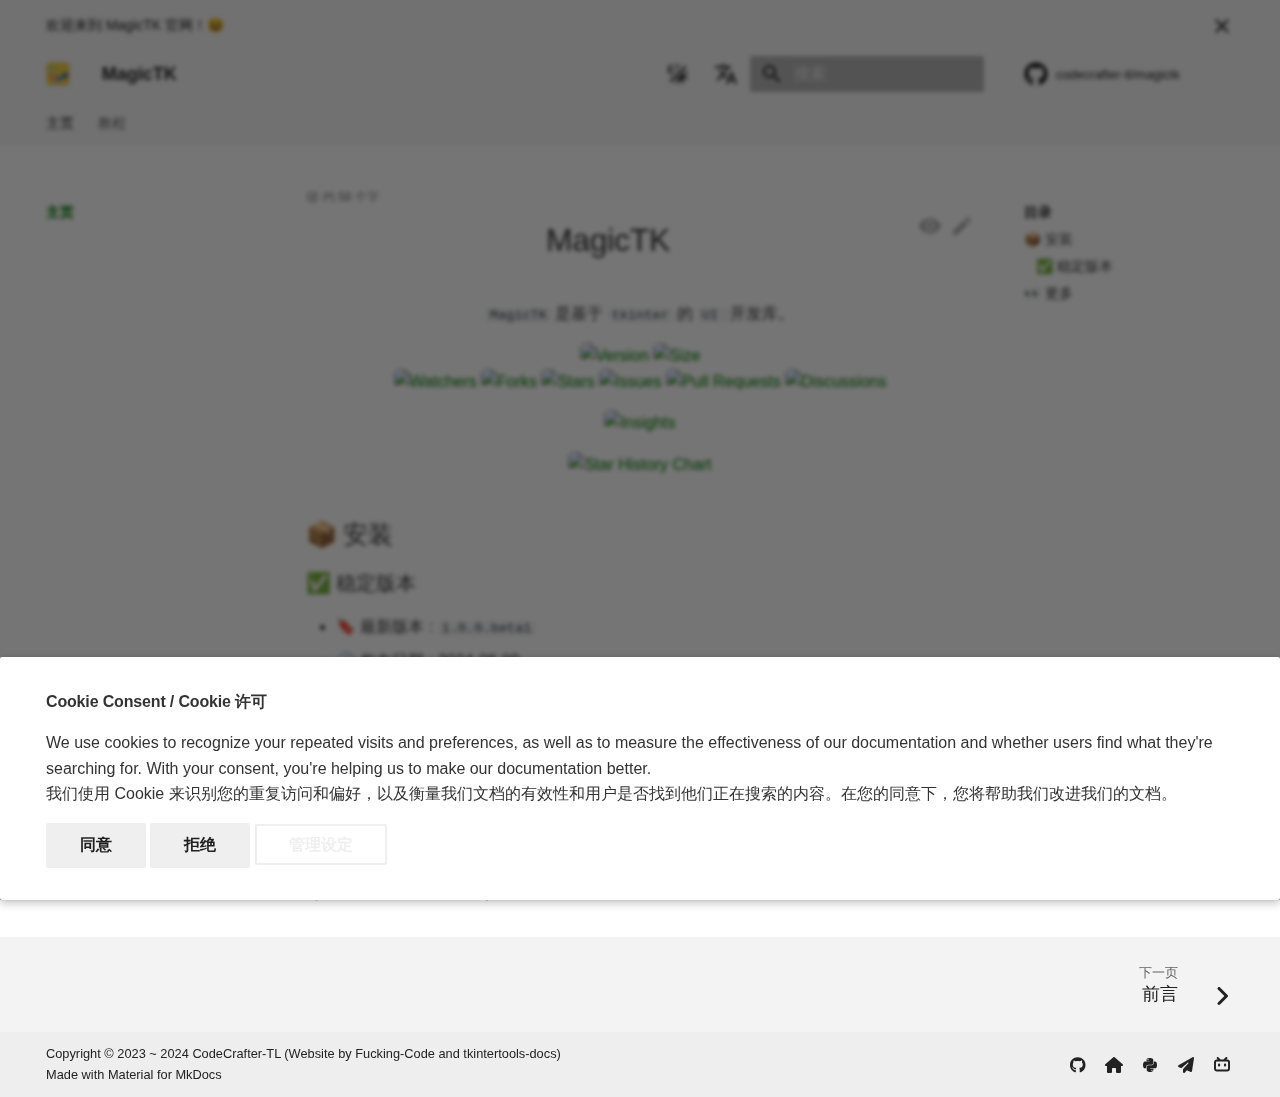
==== commit f62dbe62: "Update site" ====
--- a/index.html
+++ b/index.html
@@ -7,6 +7,6 @@
     .gdesc-inner { font-size: 0.75rem; }
     body[data-md-color-scheme="slate"] .gdesc-inner { background: var(--md-default-bg-color);}
     body[data-md-color-scheme="slate"] .gslide-title { color: var(--md-default-fg-color);}
-    body[data-md-color-scheme="slate"] .gslide-desc { color: var(--md-default-fg-color);}</style><script src=assets/javascripts/glightbox.min.js></script></head> <body dir=ltr data-md-color-scheme=default data-md-color-primary=indigo data-md-color-accent=indigo> <input class=md-toggle data-md-toggle=drawer type=checkbox id=__drawer autocomplete=off> <input class=md-toggle data-md-toggle=search type=checkbox id=__search autocomplete=off> <label class=md-overlay for=__drawer></label> <div data-md-component=skip> <a href=#-安装 class=md-skip> 跳转至 </a> </div> <div data-md-component=announce> <aside class=md-banner> <div class="md-banner__inner md-grid md-typeset"> <button class="md-banner__button md-icon" aria-label=不再显示此消息> <svg xmlns=http://www.w3.org/2000/svg viewbox="0 0 24 24"><path d="M19 6.41 17.59 5 12 10.59 6.41 5 5 6.41 10.59 12 5 17.59 6.41 19 12 13.41 17.59 19 19 17.59 13.41 12 19 6.41Z"/></svg> </button> <p>欢迎来到 MagicTK 官网！😆</p> </div> <script>var content,el=document.querySelector("[data-md-component=announce]");el&&(content=el.querySelector(".md-typeset"),__md_hash(content.innerHTML)===__md_get("__announce")&&(el.hidden=!0))</script> </aside> </div> <header class=md-header data-md-component=header> <nav class="md-header__inner md-grid" aria-label=页眉> <a href=. title=MagicTK class="md-header__button md-logo" aria-label=MagicTK data-md-component=logo> <img src=Logo.png alt=logo> </a> <label class="md-header__button md-icon" for=__drawer> <svg xmlns=http://www.w3.org/2000/svg viewbox="0 0 24 24"><path d="M3 6h18v2H3V6m0 5h18v2H3v-2m0 5h18v2H3v-2Z"/></svg> </label> <div class=md-header__title data-md-component=header-title> <div class=md-header__ellipsis> <div class=md-header__topic> <span class=md-ellipsis> MagicTK </span> </div> <div class=md-header__topic data-md-component=header-topic> <span class=md-ellipsis> 主页 </span> </div> </div> </div> <form class=md-header__option data-md-component=palette> <input class=md-option data-md-color-media=(prefers-color-scheme) data-md-color-scheme=default data-md-color-primary=indigo data-md-color-accent=indigo aria-label=切换至明亮主题 type=radio name=__palette id=__palette_0> <label class="md-header__button md-icon" title=切换至明亮主题 for=__palette_1 hidden> <svg xmlns=http://www.w3.org/2000/svg viewbox="0 0 24 24"><path d="M7.5 2c-1.79 1.15-3 3.18-3 5.5s1.21 4.35 3.03 5.5C4.46 13 2 10.54 2 7.5A5.5 5.5 0 0 1 7.5 2m11.57 1.5 1.43 1.43L4.93 20.5 3.5 19.07 19.07 3.5m-6.18 2.43L11.41 5 9.97 6l.42-1.7L9 3.24l1.75-.12.58-1.65L12 3.1l1.73.03-1.35 1.13.51 1.67m-3.3 3.61-1.16-.73-1.12.78.34-1.32-1.09-.83 1.36-.09.45-1.29.51 1.27 1.36.03-1.05.87.4 1.31M19 13.5a5.5 5.5 0 0 1-5.5 5.5c-1.22 0-2.35-.4-3.26-1.07l7.69-7.69c.67.91 1.07 2.04 1.07 3.26m-4.4 6.58 2.77-1.15-.24 3.35-2.53-2.2m4.33-2.7 1.15-2.77 2.2 2.54-3.35.23m1.15-4.96-1.14-2.78 3.34.24-2.2 2.54M9.63 18.93l2.77 1.15-2.53 2.19-.24-3.34Z"/></svg> </label> <input class=md-option data-md-color-media="(prefers-color-scheme: light)" data-md-color-scheme=default data-md-color-primary=indigo data-md-color-accent=purple aria-label=切换至暗黑主题 type=radio name=__palette id=__palette_1> <label class="md-header__button md-icon" title=切换至暗黑主题 for=__palette_2 hidden> <svg xmlns=http://www.w3.org/2000/svg viewbox="0 0 24 24"><path d="M12 7a5 5 0 0 1 5 5 5 5 0 0 1-5 5 5 5 0 0 1-5-5 5 5 0 0 1 5-5m0 2a3 3 0 0 0-3 3 3 3 0 0 0 3 3 3 3 0 0 0 3-3 3 3 0 0 0-3-3m0-7 2.39 3.42C13.65 5.15 12.84 5 12 5c-.84 0-1.65.15-2.39.42L12 2M3.34 7l4.16-.35A7.2 7.2 0 0 0 5.94 8.5c-.44.74-.69 1.5-.83 2.29L3.34 7m.02 10 1.76-3.77a7.131 7.131 0 0 0 2.38 4.14L3.36 17M20.65 7l-1.77 3.79a7.023 7.023 0 0 0-2.38-4.15l4.15.36m-.01 10-4.14.36c.59-.51 1.12-1.14 1.54-1.86.42-.73.69-1.5.83-2.29L20.64 17M12 22l-2.41-3.44c.74.27 1.55.44 2.41.44.82 0 1.63-.17 2.37-.44L12 22Z"/></svg> </label> <input class=md-option data-md-color-media="(prefers-color-scheme: dark)" data-md-color-scheme=slate data-md-color-primary=black data-md-color-accent=indigo aria-label=切换至系统主题 type=radio name=__palette id=__palette_2> <label class="md-header__button md-icon" title=切换至系统主题 for=__palette_0 hidden> <svg xmlns=http://www.w3.org/2000/svg viewbox="0 0 24 24"><path d="m17.75 4.09-2.53 1.94.91 3.06-2.63-1.81-2.63 1.81.91-3.06-2.53-1.94L12.44 4l1.06-3 1.06 3 3.19.09m3.5 6.91-1.64 1.25.59 1.98-1.7-1.17-1.7 1.17.59-1.98L15.75 11l2.06-.05L18.5 9l.69 1.95 2.06.05m-2.28 4.95c.83-.08 1.72 1.1 1.19 1.85-.32.45-.66.87-1.08 1.27C15.17 23 8.84 23 4.94 19.07c-3.91-3.9-3.91-10.24 0-14.14.4-.4.82-.76 1.27-1.08.75-.53 1.93.36 1.85 1.19-.27 2.86.69 5.83 2.89 8.02a9.96 9.96 0 0 0 8.02 2.89m-1.64 2.02a12.08 12.08 0 0 1-7.8-3.47c-2.17-2.19-3.33-5-3.49-7.82-2.81 3.14-2.7 7.96.31 10.98 3.02 3.01 7.84 3.12 10.98.31Z"/></svg> </label> </form> <script>var media,input,key,value,palette=__md_get("__palette");if(palette&&palette.color){"(prefers-color-scheme)"===palette.color.media&&(media=matchMedia("(prefers-color-scheme: light)"),input=document.querySelector(media.matches?"[data-md-color-media='(prefers-color-scheme: light)']":"[data-md-color-media='(prefers-color-scheme: dark)']"),palette.color.media=input.getAttribute("data-md-color-media"),palette.color.scheme=input.getAttribute("data-md-color-scheme"),palette.color.primary=input.getAttribute("data-md-color-primary"),palette.color.accent=input.getAttribute("data-md-color-accent"));for([key,value]of Object.entries(palette.color))document.body.setAttribute("data-md-color-"+key,value)}</script> <div class=md-header__option> <div class=md-select> <button class="md-header__button md-icon" aria-label=选择当前语言> <svg xmlns=http://www.w3.org/2000/svg viewbox="0 0 24 24"><path d="m12.87 15.07-2.54-2.51.03-.03A17.52 17.52 0 0 0 14.07 6H17V4h-7V2H8v2H1v2h11.17C11.5 7.92 10.44 9.75 9 11.35 8.07 10.32 7.3 9.19 6.69 8h-2c.73 1.63 1.73 3.17 2.98 4.56l-5.09 5.02L4 19l5-5 3.11 3.11.76-2.04M18.5 10h-2L12 22h2l1.12-3h4.75L21 22h2l-4.5-12m-2.62 7 1.62-4.33L19.12 17h-3.24Z"/></svg> </button> <div class=md-select__inner> <ul class=md-select__list> <li class=md-select__item> <a href=/ hreflang=zh class=md-select__link> 简体中文 </a> </li> </ul> </div> </div> </div> <label class="md-header__button md-icon" for=__search> <svg xmlns=http://www.w3.org/2000/svg viewbox="0 0 24 24"><path d="M9.5 3A6.5 6.5 0 0 1 16 9.5c0 1.61-.59 3.09-1.56 4.23l.27.27h.79l5 5-1.5 1.5-5-5v-.79l-.27-.27A6.516 6.516 0 0 1 9.5 16 6.5 6.5 0 0 1 3 9.5 6.5 6.5 0 0 1 9.5 3m0 2C7 5 5 7 5 9.5S7 14 9.5 14 14 12 14 9.5 12 5 9.5 5Z"/></svg> </label> <div class=md-search data-md-component=search role=dialog> <label class=md-search__overlay for=__search></label> <div class=md-search__inner role=search> <form class=md-search__form name=search> <input type=text class=md-search__input name=query aria-label=搜索 placeholder=搜索 autocapitalize=off autocorrect=off autocomplete=off spellcheck=false data-md-component=search-query required> <label class="md-search__icon md-icon" for=__search> <svg xmlns=http://www.w3.org/2000/svg viewbox="0 0 24 24"><path d="M9.5 3A6.5 6.5 0 0 1 16 9.5c0 1.61-.59 3.09-1.56 4.23l.27.27h.79l5 5-1.5 1.5-5-5v-.79l-.27-.27A6.516 6.516 0 0 1 9.5 16 6.5 6.5 0 0 1 3 9.5 6.5 6.5 0 0 1 9.5 3m0 2C7 5 5 7 5 9.5S7 14 9.5 14 14 12 14 9.5 12 5 9.5 5Z"/></svg> <svg xmlns=http://www.w3.org/2000/svg viewbox="0 0 320 512"><!-- Font Awesome Free 6.6.0 by @fontawesome - https://fontawesome.com License - https://fontawesome.com/license/free (Icons: CC BY 4.0, Fonts: SIL OFL 1.1, Code: MIT License) Copyright 2024 Fonticons, Inc.--><path d="M41.4 233.4c-12.5 12.5-12.5 32.8 0 45.3l160 160c12.5 12.5 32.8 12.5 45.3 0s12.5-32.8 0-45.3L109.3 256l137.3-137.4c12.5-12.5 12.5-32.8 0-45.3s-32.8-12.5-45.3 0l-160 160z"/></svg> </label> <nav class=md-search__options aria-label=查找> <a href=javascript:void(0) class="md-search__icon md-icon" title=分享 aria-label=分享 data-clipboard data-clipboard-text data-md-component=search-share tabindex=-1> <svg xmlns=http://www.w3.org/2000/svg viewbox="0 0 24 24"><path d="M18 16.08c-.76 0-1.44.3-1.96.77L8.91 12.7c.05-.23.09-.46.09-.7 0-.24-.04-.47-.09-.7l7.05-4.11c.54.5 1.25.81 2.04.81a3 3 0 0 0 3-3 3 3 0 0 0-3-3 3 3 0 0 0-3 3c0 .24.04.47.09.7L8.04 9.81C7.5 9.31 6.79 9 6 9a3 3 0 0 0-3 3 3 3 0 0 0 3 3c.79 0 1.5-.31 2.04-.81l7.12 4.15c-.05.21-.08.43-.08.66 0 1.61 1.31 2.91 2.92 2.91 1.61 0 2.92-1.3 2.92-2.91A2.92 2.92 0 0 0 18 16.08Z"/></svg> </a> <button type=reset class="md-search__icon md-icon" title=清空当前内容 aria-label=清空当前内容 tabindex=-1> <svg xmlns=http://www.w3.org/2000/svg viewbox="0 0 24 24"><path d="M19 6.41 17.59 5 12 10.59 6.41 5 5 6.41 10.59 12 5 17.59 6.41 19 12 13.41 17.59 19 19 17.59 13.41 12 19 6.41Z"/></svg> </button> </nav> <div class=md-search__suggest data-md-component=search-suggest></div> </form> <div class=md-search__output> <div class=md-search__scrollwrap tabindex=0 data-md-scrollfix> <div class=md-search-result data-md-component=search-result> <div class=md-search-result__meta> 正在初始化搜索引擎 </div> <ol class=md-search-result__list role=presentation></ol> </div> </div> </div> </div> </div> <div class=md-header__source> <a href=https://github.com/CodeCrafter-TL/MagicTK title=前往仓库 class=md-source data-md-component=source> <div class="md-source__icon md-icon"> <svg xmlns=http://www.w3.org/2000/svg viewbox="0 0 496 512"><!-- Font Awesome Free 6.6.0 by @fontawesome - https://fontawesome.com License - https://fontawesome.com/license/free (Icons: CC BY 4.0, Fonts: SIL OFL 1.1, Code: MIT License) Copyright 2024 Fonticons, Inc.--><path d="M165.9 397.4c0 2-2.3 3.6-5.2 3.6-3.3.3-5.6-1.3-5.6-3.6 0-2 2.3-3.6 5.2-3.6 3-.3 5.6 1.3 5.6 3.6zm-31.1-4.5c-.7 2 1.3 4.3 4.3 4.9 2.6 1 5.6 0 6.2-2s-1.3-4.3-4.3-5.2c-2.6-.7-5.5.3-6.2 2.3zm44.2-1.7c-2.9.7-4.9 2.6-4.6 4.9.3 2 2.9 3.3 5.9 2.6 2.9-.7 4.9-2.6 4.6-4.6-.3-1.9-3-3.2-5.9-2.9zM244.8 8C106.1 8 0 113.3 0 252c0 110.9 69.8 205.8 169.5 239.2 12.8 2.3 17.3-5.6 17.3-12.1 0-6.2-.3-40.4-.3-61.4 0 0-70 15-84.7-29.8 0 0-11.4-29.1-27.8-36.6 0 0-22.9-15.7 1.6-15.4 0 0 24.9 2 38.6 25.8 21.9 38.6 58.6 27.5 72.9 20.9 2.3-16 8.8-27.1 16-33.7-55.9-6.2-112.3-14.3-112.3-110.5 0-27.5 7.6-41.3 23.6-58.9-2.6-6.5-11.1-33.3 2.6-67.9 20.9-6.5 69 27 69 27 20-5.6 41.5-8.5 62.8-8.5s42.8 2.9 62.8 8.5c0 0 48.1-33.6 69-27 13.7 34.7 5.2 61.4 2.6 67.9 16 17.7 25.8 31.5 25.8 58.9 0 96.5-58.9 104.2-114.8 110.5 9.2 7.9 17 22.9 17 46.4 0 33.7-.3 75.4-.3 83.6 0 6.5 4.6 14.4 17.3 12.1C428.2 457.8 496 362.9 496 252 496 113.3 383.5 8 244.8 8zM97.2 352.9c-1.3 1-1 3.3.7 5.2 1.6 1.6 3.9 2.3 5.2 1 1.3-1 1-3.3-.7-5.2-1.6-1.6-3.9-2.3-5.2-1zm-10.8-8.1c-.7 1.3.3 2.9 2.3 3.9 1.6 1 3.6.7 4.3-.7.7-1.3-.3-2.9-2.3-3.9-2-.6-3.6-.3-4.3.7zm32.4 35.6c-1.6 1.3-1 4.3 1.3 6.2 2.3 2.3 5.2 2.6 6.5 1 1.3-1.3.7-4.3-1.3-6.2-2.2-2.3-5.2-2.6-6.5-1zm-11.4-14.7c-1.6 1-1.6 3.6 0 5.9 1.6 2.3 4.3 3.3 5.6 2.3 1.6-1.3 1.6-3.9 0-6.2-1.4-2.3-4-3.3-5.6-2z"/></svg> </div> <div class=md-source__repository> codecrafter-tl/magictk </div> </a> </div> </nav> </header> <div class=md-container data-md-component=container> <nav class=md-tabs aria-label=标签 data-md-component=tabs> <div class=md-grid> <ul class=md-tabs__list> <li class="md-tabs__item md-tabs__item--active"> <a href=. class=md-tabs__link> 主页 </a> </li> <li class=md-tabs__item> <a href=tutorials/0-1/ class=md-tabs__link> 教程 </a> </li> </ul> </div> </nav> <main class=md-main data-md-component=main> <div class="md-main__inner md-grid"> <div class="md-sidebar md-sidebar--primary" data-md-component=sidebar data-md-type=navigation> <div class=md-sidebar__scrollwrap> <div class=md-sidebar__inner> <nav class="md-nav md-nav--primary md-nav--lifted" aria-label=导航栏 data-md-level=0> <label class=md-nav__title for=__drawer> <a href=. title=MagicTK class="md-nav__button md-logo" aria-label=MagicTK data-md-component=logo> <img src=Logo.png alt=logo> </a> MagicTK </label> <div class=md-nav__source> <a href=https://github.com/CodeCrafter-TL/MagicTK title=前往仓库 class=md-source data-md-component=source> <div class="md-source__icon md-icon"> <svg xmlns=http://www.w3.org/2000/svg viewbox="0 0 496 512"><!-- Font Awesome Free 6.6.0 by @fontawesome - https://fontawesome.com License - https://fontawesome.com/license/free (Icons: CC BY 4.0, Fonts: SIL OFL 1.1, Code: MIT License) Copyright 2024 Fonticons, Inc.--><path d="M165.9 397.4c0 2-2.3 3.6-5.2 3.6-3.3.3-5.6-1.3-5.6-3.6 0-2 2.3-3.6 5.2-3.6 3-.3 5.6 1.3 5.6 3.6zm-31.1-4.5c-.7 2 1.3 4.3 4.3 4.9 2.6 1 5.6 0 6.2-2s-1.3-4.3-4.3-5.2c-2.6-.7-5.5.3-6.2 2.3zm44.2-1.7c-2.9.7-4.9 2.6-4.6 4.9.3 2 2.9 3.3 5.9 2.6 2.9-.7 4.9-2.6 4.6-4.6-.3-1.9-3-3.2-5.9-2.9zM244.8 8C106.1 8 0 113.3 0 252c0 110.9 69.8 205.8 169.5 239.2 12.8 2.3 17.3-5.6 17.3-12.1 0-6.2-.3-40.4-.3-61.4 0 0-70 15-84.7-29.8 0 0-11.4-29.1-27.8-36.6 0 0-22.9-15.7 1.6-15.4 0 0 24.9 2 38.6 25.8 21.9 38.6 58.6 27.5 72.9 20.9 2.3-16 8.8-27.1 16-33.7-55.9-6.2-112.3-14.3-112.3-110.5 0-27.5 7.6-41.3 23.6-58.9-2.6-6.5-11.1-33.3 2.6-67.9 20.9-6.5 69 27 69 27 20-5.6 41.5-8.5 62.8-8.5s42.8 2.9 62.8 8.5c0 0 48.1-33.6 69-27 13.7 34.7 5.2 61.4 2.6 67.9 16 17.7 25.8 31.5 25.8 58.9 0 96.5-58.9 104.2-114.8 110.5 9.2 7.9 17 22.9 17 46.4 0 33.7-.3 75.4-.3 83.6 0 6.5 4.6 14.4 17.3 12.1C428.2 457.8 496 362.9 496 252 496 113.3 383.5 8 244.8 8zM97.2 352.9c-1.3 1-1 3.3.7 5.2 1.6 1.6 3.9 2.3 5.2 1 1.3-1 1-3.3-.7-5.2-1.6-1.6-3.9-2.3-5.2-1zm-10.8-8.1c-.7 1.3.3 2.9 2.3 3.9 1.6 1 3.6.7 4.3-.7.7-1.3-.3-2.9-2.3-3.9-2-.6-3.6-.3-4.3.7zm32.4 35.6c-1.6 1.3-1 4.3 1.3 6.2 2.3 2.3 5.2 2.6 6.5 1 1.3-1.3.7-4.3-1.3-6.2-2.2-2.3-5.2-2.6-6.5-1zm-11.4-14.7c-1.6 1-1.6 3.6 0 5.9 1.6 2.3 4.3 3.3 5.6 2.3 1.6-1.3 1.6-3.9 0-6.2-1.4-2.3-4-3.3-5.6-2z"/></svg> </div> <div class=md-source__repository> codecrafter-tl/magictk </div> </a> </div> <ul class=md-nav__list data-md-scrollfix> <li class="md-nav__item md-nav__item--active md-nav__item--section md-nav__item--nested"> <input class="md-nav__toggle md-toggle " type=checkbox id=__nav_1 checked> <div class="md-nav__link md-nav__container"> <a href=. class="md-nav__link md-nav__link--active"> <span class=md-ellipsis> 主页 </span> </a> </div> <nav class=md-nav data-md-level=1 aria-labelledby=__nav_1_label aria-expanded=true> <label class=md-nav__title for=__nav_1> <span class="md-nav__icon md-icon"></span> 主页 </label> <ul class=md-nav__list data-md-scrollfix> </ul> </nav> </li> <li class="md-nav__item md-nav__item--nested"> <input class="md-nav__toggle md-toggle " type=checkbox id=__nav_2> <label class=md-nav__link for=__nav_2 id=__nav_2_label tabindex=0> <span class=md-ellipsis> 教程 </span> <span class="md-nav__icon md-icon"></span> </label> <nav class=md-nav data-md-level=1 aria-labelledby=__nav_2_label aria-expanded=false> <label class=md-nav__title for=__nav_2> <span class="md-nav__icon md-icon"></span> 教程 </label> <ul class=md-nav__list data-md-scrollfix> <li class=md-nav__item> <a href=tutorials/0-1/ class=md-nav__link> <span class=md-ellipsis> 前言 </span> </a> </li> <li class="md-nav__item md-nav__item--nested"> <input class="md-nav__toggle md-toggle " type=checkbox id=__nav_2_2> <label class=md-nav__link for=__nav_2_2 id=__nav_2_2_label tabindex=0> <span class=md-ellipsis> 第一章：安装与初识 </span> <span class="md-nav__icon md-icon"></span> </label> <nav class=md-nav data-md-level=2 aria-labelledby=__nav_2_2_label aria-expanded=false> <label class=md-nav__title for=__nav_2_2> <span class="md-nav__icon md-icon"></span> 第一章：安装与初识 </label> <ul class=md-nav__list data-md-scrollfix> <li class=md-nav__item> <a href=tutorials/1-1/ class=md-nav__link> <span class=md-ellipsis> 1.1 安装 MagicTK </span> </a> </li> <li class=md-nav__item> <a href=tutorials/1-2/ class=md-nav__link> <span class=md-ellipsis> 1.2 认识 MagicTK </span> </a> </li> </ul> </nav> </li> <li class="md-nav__item md-nav__item--nested"> <input class="md-nav__toggle md-toggle " type=checkbox id=__nav_2_3> <label class=md-nav__link for=__nav_2_3 id=__nav_2_3_label tabindex=0> <span class=md-ellipsis> 第二章：创建窗口和容器 </span> <span class="md-nav__icon md-icon"></span> </label> <nav class=md-nav data-md-level=2 aria-labelledby=__nav_2_3_label aria-expanded=false> <label class=md-nav__title for=__nav_2_3> <span class="md-nav__icon md-icon"></span> 第二章：创建窗口和容器 </label> <ul class=md-nav__list data-md-scrollfix> <li class=md-nav__item> <a href=tutorials/2-1/ class=md-nav__link> <span class=md-ellipsis> 2.1 创建窗口 </span> </a> </li> <li class=md-nav__item> <a href=tutorials/2-2/ class=md-nav__link> <span class=md-ellipsis> 2.2 调整窗口的属性 </span> </a> </li> <li class=md-nav__item> <a href=tutorials/2-3/ class=md-nav__link> <span class=md-ellipsis> 2.3 创建容器 </span> </a> </li> </ul> </nav> </li> <li class="md-nav__item md-nav__item--nested"> <input class="md-nav__toggle md-toggle " type=checkbox id=__nav_2_4> <label class=md-nav__link for=__nav_2_4 id=__nav_2_4_label tabindex=0> <span class=md-ellipsis> 第三章：创建基本的图形等 </span> <span class="md-nav__icon md-icon"></span> </label> <nav class=md-nav data-md-level=2 aria-labelledby=__nav_2_4_label aria-expanded=false> <label class=md-nav__title for=__nav_2_4> <span class="md-nav__icon md-icon"></span> 第三章：创建基本的图形等 </label> <ul class=md-nav__list data-md-scrollfix> <li class=md-nav__item> <a href=tutorials/3-1/ class=md-nav__link> <span class=md-ellipsis> 3.1 使用内置图形类创建 </span> </a> </li> <li class=md-nav__item> <a href=tutorials/3-2/ class=md-nav__link> <span class=md-ellipsis> 3.2 使用容器的方法创建 </span> </a> </li> <li class=md-nav__item> <a href=tutorials/3-3/ class=md-nav__link> <span class=md-ellipsis> 3.3 创建图像 </span> </a> </li> </ul> </nav> </li> </ul> </nav> </li> </ul> </nav> </div> </div> </div> <div class="md-sidebar md-sidebar--secondary" data-md-component=sidebar data-md-type=toc> <div class=md-sidebar__scrollwrap> <div class=md-sidebar__inner> <nav class="md-nav md-nav--secondary" aria-label=目录> <label class=md-nav__title for=__toc> <span class="md-nav__icon md-icon"></span> 目录 </label> <ul class=md-nav__list data-md-component=toc data-md-scrollfix> <li class=md-nav__item> <a href=#-安装 class=md-nav__link> <span class=md-ellipsis> 📦 安装 </span> </a> <nav class=md-nav aria-label="📦 安装"> <ul class=md-nav__list> <li class=md-nav__item> <a href=#-稳定版本 class=md-nav__link> <span class=md-ellipsis> ✅ 稳定版本 </span> </a> </li> </ul> </nav> </li> <li class=md-nav__item> <a href=#-更多 class=md-nav__link> <span class=md-ellipsis> 👀 更多 </span> </a> </li> </ul> </nav> </div> </div> </div> <div class=md-content data-md-component=content> <article class="md-content__inner md-typeset"> <a href=https://github.com/CodeCrafter-TL/MagicTK/edit/docs/index.md title=编辑此页 class="md-content__button md-icon"> <svg xmlns=http://www.w3.org/2000/svg viewbox="0 0 24 24"><path d="M20.71 7.04c.39-.39.39-1.04 0-1.41l-2.34-2.34c-.37-.39-1.02-.39-1.41 0l-1.84 1.83 3.75 3.75M3 17.25V21h3.75L17.81 9.93l-3.75-3.75L3 17.25Z"/></svg> </a> <a href=https://github.com/CodeCrafter-TL/MagicTK/raw/docs/index.md title=查看本页的源代码 class="md-content__button md-icon"> <svg xmlns=http://www.w3.org/2000/svg viewbox="0 0 24 24"><path d="M12 9a3 3 0 0 0-3 3 3 3 0 0 0 3 3 3 3 0 0 0 3-3 3 3 0 0 0-3-3m0 8a5 5 0 0 1-5-5 5 5 0 0 1 5-5 5 5 0 0 1 5 5 5 5 0 0 1-5 5m0-12.5C7 4.5 2.73 7.61 1 12c1.73 4.39 6 7.5 11 7.5s9.27-3.11 11-7.5c-1.73-4.39-6-7.5-11-7.5Z"/></svg> </a> <div style="margin-top: -30px; font-size: 0.75em; opacity: 0.7;"> <p><span class=twemoji><svg xmlns=http://www.w3.org/2000/svg viewbox="0 0 24 24"><path d="M12 2A10 10 0 0 0 2 12a10 10 0 0 0 10 10 10 10 0 0 0 10-10h-2a8 8 0 0 1-8 8 8 8 0 0 1-8-8 8 8 0 0 1 8-8V2m6.78 1a.69.69 0 0 0-.48.2l-1.22 1.21 2.5 2.5L20.8 5.7c.26-.26.26-.7 0-.95L19.25 3.2c-.13-.13-.3-.2-.47-.2m-2.41 2.12L9 12.5V15h2.5l7.37-7.38-2.5-2.5Z"/></svg></span> 约 58 个字 </p> </div> <h1 align=center>MagicTK</h1> <p align=center> <code>MagicTK</code> 是基于 <code>tkinter</code> 的 <code>UI </code>开发库。 <br> </p> <p align=center> <a href=https://github.com/CodeCrafter-TL/MagicTK/releases><img alt=Version src="https://img.shields.io/github/v/release/CodeCrafter-TL/MagicTK?include_prereleases&logo=github&label=Version" title="Latest Version"></a> <a href=https://github.com/CodeCrafter-TL/MagicTK><img alt=Size src="https://img.shields.io/github/languages/code-size/CodeCrafter-TL/MagicTK?label=Size&logo=github" title="Code Size"></a> <br> <a href=https://github.com/CodeCrafter-TL/MagicTK/watchers><img alt=Watchers src="https://img.shields.io/github/watchers/CodeCrafter-TL/MagicTK?label=Watchers&logo=github&style=flat" title=Watchers></a> <a href=https://github.com/CodeCrafter-TL/MagicTK/forks><img alt=Forks src="https://img.shields.io/github/forks/CodeCrafter-TL/MagicTK?label=Forks&logo=github&style=flat" title=Forks></a> <a href=https://github.com/CodeCrafter-TL/MagicTK/stargazers><img alt=Stars src="https://img.shields.io/github/stars/CodeCrafter-TL/MagicTK?label=Stars&color=gold&logo=github&style=flat" title=Stars></a> <a href=https://github.com/CodeCrafter-TL/MagicTK/issues><img alt=Issues src="https://img.shields.io/github/issues/CodeCrafter-TL/MagicTK?label=Issues&logo=github" title=Issues></a> <a href=https://github.com/CodeCrafter-TL/MagicTK/pulls><img alt="Pull Requests" src="https://img.shields.io/github/issues-pr/CodeCrafter-TL/MagicTK?label=Pull%20Requests&logo=github" title="Pull Requests"></a> <a href=https://github.com/CodeCrafter-TL/MagicTK/discussions><img alt=Discussions src="https://img.shields.io/github/discussions/CodeCrafter-TL/MagicTK?label=Discussions&logo=github" title=Discussions></a> </p> <p align=center> <a href=https://github.com/CodeCrafter-TL/MagicTK/pulse><img alt=Insights src=https://repobeats.axiom.co/api/embed/62f9219ff249a7ca23332171c3768bf9f125aed7.svg></a> </p> <p align=center> <a href=https://star-history.com/#CodeCrafter-TL/MagicTK&amp;Date> <picture> <source media="(prefers-color-scheme: dark)" srcset="https://api.star-history.com/svg?repos=CodeCrafter-TL/MagicTK&type=Date&theme=dark"> <source media="(prefers-color-scheme: light)" srcset="https://api.star-history.com/svg?repos=CodeCrafter-TL/MagicTK&type=Date"> <img alt="Star History Chart" src="https://api.star-history.com/svg?repos=CodeCrafter-TL/MagicTK&type=Date"> </picture> </a> </p> <h2 id=-安装>📦 安装<a class=headerlink href=#-安装 title=点击定位到锚点>#</a></h2> <h3 id=-稳定版本>✅ 稳定版本<a class=headerlink href=#-稳定版本 title=点击定位到锚点>#</a></h3> <ul> <li>🔖 最新版本 : <code>1.0.0.beta1</code></li> <li>🕓 发布日期 : 2024-08-09</li> </ul> <h2 id=-更多>👀 更多<a class=headerlink href=#-更多 title=点击定位到锚点>#</a></h2> <ul> <li>📚 教程和文档: <a href=https://codecrafter-tl.github.io/magictk/ >GitHub Pages - MagicTK</a></li> <li> <p>🚀 存储库: <a href=https://github.com/codecrafter-tl/magictk/ >GitHub - MagicTK</a></p> </li> <li> <p>本网站采用了 <a href=https://github.com/xiaokang2022/fucking-code>Fucking-Code</a> 和 <a href=https://github.com/xiaokang2022/tkintertools/tree/docs>tkintertools</a> 官网的相关配置。</p> </li> </ul> <aside class=md-source-file> <span class=md-source-file__fact> <span class=md-icon title=最后更新> <svg xmlns=http://www.w3.org/2000/svg viewbox="0 0 24 24"><path d="M21 13.1c-.1 0-.3.1-.4.2l-1 1 2.1 2.1 1-1c.2-.2.2-.6 0-.8l-1.3-1.3c-.1-.1-.2-.2-.4-.2m-1.9 1.8-6.1 6V23h2.1l6.1-6.1-2.1-2M12.5 7v5.2l4 2.4-1 1L11 13V7h1.5M11 21.9c-5.1-.5-9-4.8-9-9.9C2 6.5 6.5 2 12 2c5.3 0 9.6 4.1 10 9.3-.3-.1-.6-.2-1-.2s-.7.1-1 .2C19.6 7.2 16.2 4 12 4c-4.4 0-8 3.6-8 8 0 4.1 3.1 7.5 7.1 7.9l-.1.2v1.8Z"/></svg> </span> <span class="git-revision-date-localized-plugin git-revision-date-localized-plugin-iso_datetime">2024-08-14 21:01:01</span> </span> <span class=md-source-file__fact> <span class=md-icon title=创建日期> <svg xmlns=http://www.w3.org/2000/svg viewbox="0 0 24 24"><path d="M14.47 15.08 11 13V7h1.5v5.25l3.08 1.83c-.41.28-.79.62-1.11 1m-1.39 4.84c-.36.05-.71.08-1.08.08-4.42 0-8-3.58-8-8s3.58-8 8-8 8 3.58 8 8c0 .37-.03.72-.08 1.08.69.1 1.33.32 1.92.64.1-.56.16-1.13.16-1.72 0-5.5-4.5-10-10-10S2 6.5 2 12s4.47 10 10 10c.59 0 1.16-.06 1.72-.16-.32-.59-.54-1.23-.64-1.92M18 15v3h-3v2h3v3h2v-3h3v-2h-3v-3h-2Z"/></svg> </span> <span class="git-revision-date-localized-plugin git-revision-date-localized-plugin-iso_datetime">2024-08-14 21:01:01</span> </span> <span class=md-source-file__fact> <span class=md-icon title=贡献者> <svg xmlns=http://www.w3.org/2000/svg viewbox="0 0 24 24"><path d="M12 5.5A3.5 3.5 0 0 1 15.5 9a3.5 3.5 0 0 1-3.5 3.5A3.5 3.5 0 0 1 8.5 9 3.5 3.5 0 0 1 12 5.5M5 8c.56 0 1.08.15 1.53.42-.15 1.43.27 2.85 1.13 3.96C7.16 13.34 6.16 14 5 14a3 3 0 0 1-3-3 3 3 0 0 1 3-3m14 0a3 3 0 0 1 3 3 3 3 0 0 1-3 3c-1.16 0-2.16-.66-2.66-1.62a5.536 5.536 0 0 0 1.13-3.96c.45-.27.97-.42 1.53-.42M5.5 18.25c0-2.07 2.91-3.75 6.5-3.75s6.5 1.68 6.5 3.75V20h-13v-1.75M0 20v-1.5c0-1.39 1.89-2.56 4.45-2.9-.59.68-.95 1.62-.95 2.65V20H0m24 0h-3.5v-1.75c0-1.03-.36-1.97-.95-2.65 2.56.34 4.45 1.51 4.45 2.9V20Z"/></svg> </span> <nav> </nav> </span> </aside> </article> </div> <script>var tabs=__md_get("__tabs");if(Array.isArray(tabs))e:for(var set of document.querySelectorAll(".tabbed-set")){var tab,labels=set.querySelector(".tabbed-labels");for(tab of tabs)for(var label of labels.getElementsByTagName("label"))if(label.innerText.trim()===tab){var input=document.getElementById(label.htmlFor);input.checked=!0;continue e}}</script> <script>var target=document.getElementById(location.hash.slice(1));target&&target.name&&(target.checked=target.name.startsWith("__tabbed_"))</script> </div> <button type=button class="md-top md-icon" data-md-component=top hidden> <svg xmlns=http://www.w3.org/2000/svg viewbox="0 0 24 24"><path d="M13 20h-2V8l-5.5 5.5-1.42-1.42L12 4.16l7.92 7.92-1.42 1.42L13 8v12Z"/></svg> 回到页面顶部 </button> </main> <footer class=md-footer> <nav class="md-footer__inner md-grid" aria-label=页脚> <a href=tutorials/0-1/ class="md-footer__link md-footer__link--next" aria-label="下一页: 前言"> <div class=md-footer__title> <span class=md-footer__direction> 下一页 </span> <div class=md-ellipsis> 前言 </div> </div> <div class="md-footer__button md-icon"> <svg xmlns=http://www.w3.org/2000/svg viewbox="0 0 320 512"><!-- Font Awesome Free 6.6.0 by @fontawesome - https://fontawesome.com License - https://fontawesome.com/license/free (Icons: CC BY 4.0, Fonts: SIL OFL 1.1, Code: MIT License) Copyright 2024 Fonticons, Inc.--><path d="M278.6 233.4c12.5 12.5 12.5 32.8 0 45.3l-160 160c-12.5 12.5-32.8 12.5-45.3 0s-12.5-32.8 0-45.3L210.7 256 73.4 118.6c-12.5-12.5-12.5-32.8 0-45.3s32.8-12.5 45.3 0l160 160z"/></svg> </div> </a> </nav> <div class="md-footer-meta md-typeset"> <div class="md-footer-meta__inner md-grid"> <div class=md-copyright> <div class=md-copyright__highlight> Copyright &copy; 2023 ~ 2024 CodeCrafter-TL (Website by Fucking-Code and tkintertools-docs) </div> Made with <a href=https://squidfunk.github.io/mkdocs-material/ target=_blank rel=noopener> Material for MkDocs </a> </div> <div class=md-social> <a href=https://github.com/codecrafter-tl/magictk target=_blank rel=noopener title="GitHub 仓库" class=md-social__link> <svg xmlns=http://www.w3.org/2000/svg viewbox="0 0 496 512"><!-- Font Awesome Free 6.6.0 by @fontawesome - https://fontawesome.com License - https://fontawesome.com/license/free (Icons: CC BY 4.0, Fonts: SIL OFL 1.1, Code: MIT License) Copyright 2024 Fonticons, Inc.--><path d="M165.9 397.4c0 2-2.3 3.6-5.2 3.6-3.3.3-5.6-1.3-5.6-3.6 0-2 2.3-3.6 5.2-3.6 3-.3 5.6 1.3 5.6 3.6zm-31.1-4.5c-.7 2 1.3 4.3 4.3 4.9 2.6 1 5.6 0 6.2-2s-1.3-4.3-4.3-5.2c-2.6-.7-5.5.3-6.2 2.3zm44.2-1.7c-2.9.7-4.9 2.6-4.6 4.9.3 2 2.9 3.3 5.9 2.6 2.9-.7 4.9-2.6 4.6-4.6-.3-1.9-3-3.2-5.9-2.9zM244.8 8C106.1 8 0 113.3 0 252c0 110.9 69.8 205.8 169.5 239.2 12.8 2.3 17.3-5.6 17.3-12.1 0-6.2-.3-40.4-.3-61.4 0 0-70 15-84.7-29.8 0 0-11.4-29.1-27.8-36.6 0 0-22.9-15.7 1.6-15.4 0 0 24.9 2 38.6 25.8 21.9 38.6 58.6 27.5 72.9 20.9 2.3-16 8.8-27.1 16-33.7-55.9-6.2-112.3-14.3-112.3-110.5 0-27.5 7.6-41.3 23.6-58.9-2.6-6.5-11.1-33.3 2.6-67.9 20.9-6.5 69 27 69 27 20-5.6 41.5-8.5 62.8-8.5s42.8 2.9 62.8 8.5c0 0 48.1-33.6 69-27 13.7 34.7 5.2 61.4 2.6 67.9 16 17.7 25.8 31.5 25.8 58.9 0 96.5-58.9 104.2-114.8 110.5 9.2 7.9 17 22.9 17 46.4 0 33.7-.3 75.4-.3 83.6 0 6.5 4.6 14.4 17.3 12.1C428.2 457.8 496 362.9 496 252 496 113.3 383.5 8 244.8 8zM97.2 352.9c-1.3 1-1 3.3.7 5.2 1.6 1.6 3.9 2.3 5.2 1 1.3-1 1-3.3-.7-5.2-1.6-1.6-3.9-2.3-5.2-1zm-10.8-8.1c-.7 1.3.3 2.9 2.3 3.9 1.6 1 3.6.7 4.3-.7.7-1.3-.3-2.9-2.3-3.9-2-.6-3.6-.3-4.3.7zm32.4 35.6c-1.6 1.3-1 4.3 1.3 6.2 2.3 2.3 5.2 2.6 6.5 1 1.3-1.3.7-4.3-1.3-6.2-2.2-2.3-5.2-2.6-6.5-1zm-11.4-14.7c-1.6 1-1.6 3.6 0 5.9 1.6 2.3 4.3 3.3 5.6 2.3 1.6-1.3 1.6-3.9 0-6.2-1.4-2.3-4-3.3-5.6-2z"/></svg> </a> <a href=https://codecrafter-tl.github.io/MagicTK/ target=_blank rel=noopener title=主页 class=md-social__link> <svg xmlns=http://www.w3.org/2000/svg viewbox="0 0 576 512"><!-- Font Awesome Free 6.6.0 by @fontawesome - https://fontawesome.com License - https://fontawesome.com/license/free (Icons: CC BY 4.0, Fonts: SIL OFL 1.1, Code: MIT License) Copyright 2024 Fonticons, Inc.--><path d="M575.8 255.5c0 18-15 32.1-32 32.1h-32l.7 160.2c0 2.7-.2 5.4-.5 8.1v16.2c0 22.1-17.9 40-40 40h-16c-1.1 0-2.2 0-3.3-.1-1.4.1-2.8.1-4.2.1L416 512h-24c-22.1 0-40-17.9-40-40v-88c0-17.7-14.3-32-32-32h-64c-17.7 0-32 14.3-32 32v88c0 22.1-17.9 40-40 40h-55.9c-1.5 0-3-.1-4.5-.2-1.2.1-2.4.2-3.6.2h-16c-22.1 0-40-17.9-40-40V360c0-.9 0-1.9.1-2.8v-69.7h-32c-18 0-32-14-32-32.1 0-9 3-17 10-24L266.4 8c7-7 15-8 22-8s15 2 21 7l255.4 224.5c8 7 12 15 11 24z"/></svg> </a> <a href=https://pypi.org/project/magictktool/ target=_blank rel=noopener title=PyPI class=md-social__link> <svg xmlns=http://www.w3.org/2000/svg viewbox="0 0 448 512"><!-- Font Awesome Free 6.6.0 by @fontawesome - https://fontawesome.com License - https://fontawesome.com/license/free (Icons: CC BY 4.0, Fonts: SIL OFL 1.1, Code: MIT License) Copyright 2024 Fonticons, Inc.--><path d="M439.8 200.5c-7.7-30.9-22.3-54.2-53.4-54.2h-40.1v47.4c0 36.8-31.2 67.8-66.8 67.8H172.7c-29.2 0-53.4 25-53.4 54.3v101.8c0 29 25.2 46 53.4 54.3 33.8 9.9 66.3 11.7 106.8 0 26.9-7.8 53.4-23.5 53.4-54.3v-40.7H226.2v-13.6h160.2c31.1 0 42.6-21.7 53.4-54.2 11.2-33.5 10.7-65.7 0-108.6zM286.2 404c11.1 0 20.1 9.1 20.1 20.3 0 11.3-9 20.4-20.1 20.4-11 0-20.1-9.2-20.1-20.4.1-11.3 9.1-20.3 20.1-20.3zM167.8 248.1h106.8c29.7 0 53.4-24.5 53.4-54.3V91.9c0-29-24.4-50.7-53.4-55.6-35.8-5.9-74.7-5.6-106.8.1-45.2 8-53.4 24.7-53.4 55.6v40.7h106.9v13.6h-147c-31.1 0-58.3 18.7-66.8 54.2-9.8 40.7-10.2 66.1 0 108.6 7.6 31.6 25.7 54.2 56.8 54.2H101v-48.8c0-35.3 30.5-66.4 66.8-66.4zm-6.7-142.6c-11.1 0-20.1-9.1-20.1-20.3.1-11.3 9-20.4 20.1-20.4 11 0 20.1 9.2 20.1 20.4s-9 20.3-20.1 20.3z"/></svg> </a> <a href=mailto:1825456084@qq.com target=_blank rel=noopener title=联系作者 class=md-social__link> <svg xmlns=http://www.w3.org/2000/svg viewbox="0 0 512 512"><!-- Font Awesome Free 6.6.0 by @fontawesome - https://fontawesome.com License - https://fontawesome.com/license/free (Icons: CC BY 4.0, Fonts: SIL OFL 1.1, Code: MIT License) Copyright 2024 Fonticons, Inc.--><path d="M498.1 5.6c10.1 7 15.4 19.1 13.5 31.2l-64 416c-1.5 9.7-7.4 18.2-16 23s-18.9 5.4-28 1.6L284 427.7l-68.5 74.1c-8.9 9.7-22.9 12.9-35.2 8.1S160 493.2 160 480v-83.6c0-4 1.5-7.8 4.2-10.8l167.6-182.8c5.8-6.3 5.6-16-.4-22s-15.7-6.4-22-.7L106 360.8l-88.3-44.2C7.1 311.3.3 300.7 0 288.9s5.9-22.8 16.1-28.7l448-256c10.7-6.1 23.9-5.5 34 1.4z"/></svg> </a> <a href=https://space.bilibili.com/ target=_blank rel=noopener title=BiliBili class=md-social__link> <svg xmlns=http://www.w3.org/2000/svg viewbox="0 0 512 512"><!-- Font Awesome Free 6.6.0 by @fontawesome - https://fontawesome.com License - https://fontawesome.com/license/free (Icons: CC BY 4.0, Fonts: SIL OFL 1.1, Code: MIT License) Copyright 2024 Fonticons, Inc.--><path d="M488.6 104.1c16.7 18.1 24.4 39.7 23.3 65.7v202.4c-.4 26.4-9.2 48.1-26.5 65.1-17.2 17-39.1 25.9-65.5 26.7H92.02c-26.45-.8-48.21-9.8-65.28-27.2C9.682 419.4.767 396.5 0 368.2V169.8c.767-26 9.682-47.6 26.74-65.7C43.81 87.75 65.57 78.77 92.02 78h29.38L96.05 52.19c-5.75-5.73-8.63-13-8.63-21.79 0-8.8 2.88-16.06 8.63-21.797C101.8 2.868 109.1 0 117.9 0s16.1 2.868 21.9 8.603L213.1 78h88l74.5-69.397C381.7 2.868 389.2 0 398 0c8.8 0 16.1 2.868 21.9 8.603 5.7 5.737 8.6 12.997 8.6 21.797 0 8.79-2.9 16.06-8.6 21.79L394.6 78h29.3c26.4.77 48 9.75 64.7 26.1zm-38.8 69.7c-.4-9.6-3.7-17.4-10.7-23.5-5.2-6.1-14-9.4-22.7-9.8H96.05c-9.59.4-17.45 3.7-23.58 9.8-6.14 6.1-9.4 13.9-9.78 23.5v194.4c0 9.2 3.26 17 9.78 23.5s14.38 9.8 23.58 9.8H416.4c9.2 0 17-3.3 23.3-9.8 6.3-6.5 9.7-14.3 10.1-23.5V173.8zm-264.3 42.7c6.3 6.3 9.7 14.1 10.1 23.2V273c-.4 9.2-3.7 16.9-9.8 23.2-6.2 6.3-14 9.5-23.6 9.5-9.6 0-17.5-3.2-23.6-9.5-6.1-6.3-9.4-14-9.8-23.2v-33.3c.4-9.1 3.8-16.9 10.1-23.2 6.3-6.3 13.2-9.6 23.3-10 9.2.4 17 3.7 23.3 10zm191.5 0c6.3 6.3 9.7 14.1 10.1 23.2V273c-.4 9.2-3.7 16.9-9.8 23.2-6.1 6.3-14 9.5-23.6 9.5-9.6 0-17.4-3.2-23.6-9.5-7-6.3-9.4-14-9.7-23.2v-33.3c.3-9.1 3.7-16.9 10-23.2 6.3-6.3 14.1-9.6 23.3-10 9.2.4 17 3.7 23.3 10z"/></svg> </a> </div> </div> </div> </footer> </div> <div class=md-dialog data-md-component=dialog> <div class="md-dialog__inner md-typeset"></div> </div> <div class=md-progress data-md-component=progress role=progressbar></div> <div class=md-consent data-md-component=consent id=__consent hidden> <div class=md-consent__overlay></div> <aside class=md-consent__inner> <form class="md-consent__form md-grid md-typeset" name=consent> <h4>Cookie Consent / Cookie 许可</h4> <p>We use cookies to recognize your repeated visits and preferences, as well as to measure the effectiveness of our documentation and whether users find what they're searching for. With your consent, you're helping us to make our documentation better. <br> 我们使用 Cookie 来识别您的重复访问和偏好，以及衡量我们文档的有效性和用户是否找到他们正在搜索的内容。在您的同意下，您将帮助我们改进我们的文档。</p> <input class=md-toggle type=checkbox id=__settings> <div class=md-consent__settings> <ul class=task-list> <li class=task-list-item> <label class=task-list-control> <input type=checkbox name=github checked> <span class=task-list-indicator></span> GitHub </label> </li> </ul> </div> <div class=md-consent__controls> <button class="md-button md-button--primary">同意</button> <button type=reset class="md-button md-button--primary">拒绝</button> <label class=md-button for=__settings>管理设定</label> </div> </form> </aside> </div> <script>var consent=__md_get("__consent");if(consent)for(var input of document.forms.consent.elements)input.name&&(input.checked=consent[input.name]||!1);else"file:"!==location.protocol&&setTimeout(function(){document.querySelector("[data-md-component=consent]").hidden=!1},250);var action,form=document.forms.consent;for(action of["submit","reset"])form.addEventListener(action,function(e){if(e.preventDefault(),"reset"===e.type)for(var n of document.forms.consent.elements)n.name&&(n.checked=!1);__md_set("__consent",Object.fromEntries(Array.from(new FormData(form).keys()).map(function(e){return[e,!0]}))),location.hash="",location.reload()})</script> <script id=__config type=application/json>{"base": ".", "features": ["content.tooltips", "content.code.copy", "content.code.annotate", "content.tabs.link", "content.action.edit", "content.action.view", "announce.dismiss", "navigation.tabs", "navigation.footer", "navigation.indexes", "navigation.instant", "navigation.instant.progress", "navigation.top", "navigation.tracking", "search.share", "search.suggest", "search.highlight", "toc.follow"], "search": "assets/javascripts/workers/search.b8dbb3d2.min.js", "translations": {"clipboard.copied": "\u5df2\u590d\u5236", "clipboard.copy": "\u590d\u5236", "search.result.more.one": "\u5728\u8be5\u9875\u4e0a\u8fd8\u6709 1 \u4e2a\u7b26\u5408\u6761\u4ef6\u7684\u7ed3\u679c", "search.result.more.other": "\u5728\u8be5\u9875\u4e0a\u8fd8\u6709 # \u4e2a\u7b26\u5408\u6761\u4ef6\u7684\u7ed3\u679c", "search.result.none": "\u6ca1\u6709\u627e\u5230\u7b26\u5408\u6761\u4ef6\u7684\u7ed3\u679c", "search.result.one": "\u627e\u5230 1 \u4e2a\u7b26\u5408\u6761\u4ef6\u7684\u7ed3\u679c", "search.result.other": "# \u4e2a\u7b26\u5408\u6761\u4ef6\u7684\u7ed3\u679c", "search.result.placeholder": "\u952e\u5165\u4ee5\u5f00\u59cb\u641c\u7d22", "search.result.term.missing": "\u7f3a\u5c11", "select.version": "\u9009\u62e9\u5f53\u524d\u7248\u672c"}}</script> <script src=assets/javascripts/bundle.fe8b6f2b.min.js></script> <script src=extra/js/shortcuts.js></script> <script src=extra/js/mathjax.js></script> <script src=https://cdn.jsdelivr.net/npm/mathjax@3/es5/tex-mml-chtml.js></script> <script id=init-glightbox>const lightbox = GLightbox({"touchNavigation": true, "loop": false, "zoomable": true, "draggable": true, "openEffect": "zoom", "closeEffect": "zoom", "slideEffect": "slide"});
+    body[data-md-color-scheme="slate"] .gslide-desc { color: var(--md-default-fg-color);}</style><script src=assets/javascripts/glightbox.min.js></script></head> <body dir=ltr data-md-color-scheme=default data-md-color-primary=indigo data-md-color-accent=indigo> <input class=md-toggle data-md-toggle=drawer type=checkbox id=__drawer autocomplete=off> <input class=md-toggle data-md-toggle=search type=checkbox id=__search autocomplete=off> <label class=md-overlay for=__drawer></label> <div data-md-component=skip> <a href=#-安装 class=md-skip> 跳转至 </a> </div> <div data-md-component=announce> <aside class=md-banner> <div class="md-banner__inner md-grid md-typeset"> <button class="md-banner__button md-icon" aria-label=不再显示此消息> <svg xmlns=http://www.w3.org/2000/svg viewbox="0 0 24 24"><path d="M19 6.41 17.59 5 12 10.59 6.41 5 5 6.41 10.59 12 5 17.59 6.41 19 12 13.41 17.59 19 19 17.59 13.41 12 19 6.41Z"/></svg> </button> <p>欢迎来到 MagicTK 官网！😆</p> </div> <script>var content,el=document.querySelector("[data-md-component=announce]");el&&(content=el.querySelector(".md-typeset"),__md_hash(content.innerHTML)===__md_get("__announce")&&(el.hidden=!0))</script> </aside> </div> <header class=md-header data-md-component=header> <nav class="md-header__inner md-grid" aria-label=页眉> <a href=. title=MagicTK class="md-header__button md-logo" aria-label=MagicTK data-md-component=logo> <img src=Logo.png alt=logo> </a> <label class="md-header__button md-icon" for=__drawer> <svg xmlns=http://www.w3.org/2000/svg viewbox="0 0 24 24"><path d="M3 6h18v2H3V6m0 5h18v2H3v-2m0 5h18v2H3v-2Z"/></svg> </label> <div class=md-header__title data-md-component=header-title> <div class=md-header__ellipsis> <div class=md-header__topic> <span class=md-ellipsis> MagicTK </span> </div> <div class=md-header__topic data-md-component=header-topic> <span class=md-ellipsis> 主页 </span> </div> </div> </div> <form class=md-header__option data-md-component=palette> <input class=md-option data-md-color-media=(prefers-color-scheme) data-md-color-scheme=default data-md-color-primary=indigo data-md-color-accent=indigo aria-label=切换至明亮主题 type=radio name=__palette id=__palette_0> <label class="md-header__button md-icon" title=切换至明亮主题 for=__palette_1 hidden> <svg xmlns=http://www.w3.org/2000/svg viewbox="0 0 24 24"><path d="M7.5 2c-1.79 1.15-3 3.18-3 5.5s1.21 4.35 3.03 5.5C4.46 13 2 10.54 2 7.5A5.5 5.5 0 0 1 7.5 2m11.57 1.5 1.43 1.43L4.93 20.5 3.5 19.07 19.07 3.5m-6.18 2.43L11.41 5 9.97 6l.42-1.7L9 3.24l1.75-.12.58-1.65L12 3.1l1.73.03-1.35 1.13.51 1.67m-3.3 3.61-1.16-.73-1.12.78.34-1.32-1.09-.83 1.36-.09.45-1.29.51 1.27 1.36.03-1.05.87.4 1.31M19 13.5a5.5 5.5 0 0 1-5.5 5.5c-1.22 0-2.35-.4-3.26-1.07l7.69-7.69c.67.91 1.07 2.04 1.07 3.26m-4.4 6.58 2.77-1.15-.24 3.35-2.53-2.2m4.33-2.7 1.15-2.77 2.2 2.54-3.35.23m1.15-4.96-1.14-2.78 3.34.24-2.2 2.54M9.63 18.93l2.77 1.15-2.53 2.19-.24-3.34Z"/></svg> </label> <input class=md-option data-md-color-media="(prefers-color-scheme: light)" data-md-color-scheme=default data-md-color-primary=indigo data-md-color-accent=purple aria-label=切换至暗黑主题 type=radio name=__palette id=__palette_1> <label class="md-header__button md-icon" title=切换至暗黑主题 for=__palette_2 hidden> <svg xmlns=http://www.w3.org/2000/svg viewbox="0 0 24 24"><path d="M12 7a5 5 0 0 1 5 5 5 5 0 0 1-5 5 5 5 0 0 1-5-5 5 5 0 0 1 5-5m0 2a3 3 0 0 0-3 3 3 3 0 0 0 3 3 3 3 0 0 0 3-3 3 3 0 0 0-3-3m0-7 2.39 3.42C13.65 5.15 12.84 5 12 5c-.84 0-1.65.15-2.39.42L12 2M3.34 7l4.16-.35A7.2 7.2 0 0 0 5.94 8.5c-.44.74-.69 1.5-.83 2.29L3.34 7m.02 10 1.76-3.77a7.131 7.131 0 0 0 2.38 4.14L3.36 17M20.65 7l-1.77 3.79a7.023 7.023 0 0 0-2.38-4.15l4.15.36m-.01 10-4.14.36c.59-.51 1.12-1.14 1.54-1.86.42-.73.69-1.5.83-2.29L20.64 17M12 22l-2.41-3.44c.74.27 1.55.44 2.41.44.82 0 1.63-.17 2.37-.44L12 22Z"/></svg> </label> <input class=md-option data-md-color-media="(prefers-color-scheme: dark)" data-md-color-scheme=slate data-md-color-primary=black data-md-color-accent=indigo aria-label=切换至系统主题 type=radio name=__palette id=__palette_2> <label class="md-header__button md-icon" title=切换至系统主题 for=__palette_0 hidden> <svg xmlns=http://www.w3.org/2000/svg viewbox="0 0 24 24"><path d="m17.75 4.09-2.53 1.94.91 3.06-2.63-1.81-2.63 1.81.91-3.06-2.53-1.94L12.44 4l1.06-3 1.06 3 3.19.09m3.5 6.91-1.64 1.25.59 1.98-1.7-1.17-1.7 1.17.59-1.98L15.75 11l2.06-.05L18.5 9l.69 1.95 2.06.05m-2.28 4.95c.83-.08 1.72 1.1 1.19 1.85-.32.45-.66.87-1.08 1.27C15.17 23 8.84 23 4.94 19.07c-3.91-3.9-3.91-10.24 0-14.14.4-.4.82-.76 1.27-1.08.75-.53 1.93.36 1.85 1.19-.27 2.86.69 5.83 2.89 8.02a9.96 9.96 0 0 0 8.02 2.89m-1.64 2.02a12.08 12.08 0 0 1-7.8-3.47c-2.17-2.19-3.33-5-3.49-7.82-2.81 3.14-2.7 7.96.31 10.98 3.02 3.01 7.84 3.12 10.98.31Z"/></svg> </label> </form> <script>var media,input,key,value,palette=__md_get("__palette");if(palette&&palette.color){"(prefers-color-scheme)"===palette.color.media&&(media=matchMedia("(prefers-color-scheme: light)"),input=document.querySelector(media.matches?"[data-md-color-media='(prefers-color-scheme: light)']":"[data-md-color-media='(prefers-color-scheme: dark)']"),palette.color.media=input.getAttribute("data-md-color-media"),palette.color.scheme=input.getAttribute("data-md-color-scheme"),palette.color.primary=input.getAttribute("data-md-color-primary"),palette.color.accent=input.getAttribute("data-md-color-accent"));for([key,value]of Object.entries(palette.color))document.body.setAttribute("data-md-color-"+key,value)}</script> <div class=md-header__option> <div class=md-select> <button class="md-header__button md-icon" aria-label=选择当前语言> <svg xmlns=http://www.w3.org/2000/svg viewbox="0 0 24 24"><path d="m12.87 15.07-2.54-2.51.03-.03A17.52 17.52 0 0 0 14.07 6H17V4h-7V2H8v2H1v2h11.17C11.5 7.92 10.44 9.75 9 11.35 8.07 10.32 7.3 9.19 6.69 8h-2c.73 1.63 1.73 3.17 2.98 4.56l-5.09 5.02L4 19l5-5 3.11 3.11.76-2.04M18.5 10h-2L12 22h2l1.12-3h4.75L21 22h2l-4.5-12m-2.62 7 1.62-4.33L19.12 17h-3.24Z"/></svg> </button> <div class=md-select__inner> <ul class=md-select__list> <li class=md-select__item> <a href=/ hreflang=zh class=md-select__link> 简体中文 </a> </li> </ul> </div> </div> </div> <label class="md-header__button md-icon" for=__search> <svg xmlns=http://www.w3.org/2000/svg viewbox="0 0 24 24"><path d="M9.5 3A6.5 6.5 0 0 1 16 9.5c0 1.61-.59 3.09-1.56 4.23l.27.27h.79l5 5-1.5 1.5-5-5v-.79l-.27-.27A6.516 6.516 0 0 1 9.5 16 6.5 6.5 0 0 1 3 9.5 6.5 6.5 0 0 1 9.5 3m0 2C7 5 5 7 5 9.5S7 14 9.5 14 14 12 14 9.5 12 5 9.5 5Z"/></svg> </label> <div class=md-search data-md-component=search role=dialog> <label class=md-search__overlay for=__search></label> <div class=md-search__inner role=search> <form class=md-search__form name=search> <input type=text class=md-search__input name=query aria-label=搜索 placeholder=搜索 autocapitalize=off autocorrect=off autocomplete=off spellcheck=false data-md-component=search-query required> <label class="md-search__icon md-icon" for=__search> <svg xmlns=http://www.w3.org/2000/svg viewbox="0 0 24 24"><path d="M9.5 3A6.5 6.5 0 0 1 16 9.5c0 1.61-.59 3.09-1.56 4.23l.27.27h.79l5 5-1.5 1.5-5-5v-.79l-.27-.27A6.516 6.516 0 0 1 9.5 16 6.5 6.5 0 0 1 3 9.5 6.5 6.5 0 0 1 9.5 3m0 2C7 5 5 7 5 9.5S7 14 9.5 14 14 12 14 9.5 12 5 9.5 5Z"/></svg> <svg xmlns=http://www.w3.org/2000/svg viewbox="0 0 320 512"><!-- Font Awesome Free 6.6.0 by @fontawesome - https://fontawesome.com License - https://fontawesome.com/license/free (Icons: CC BY 4.0, Fonts: SIL OFL 1.1, Code: MIT License) Copyright 2024 Fonticons, Inc.--><path d="M41.4 233.4c-12.5 12.5-12.5 32.8 0 45.3l160 160c12.5 12.5 32.8 12.5 45.3 0s12.5-32.8 0-45.3L109.3 256l137.3-137.4c12.5-12.5 12.5-32.8 0-45.3s-32.8-12.5-45.3 0l-160 160z"/></svg> </label> <nav class=md-search__options aria-label=查找> <a href=javascript:void(0) class="md-search__icon md-icon" title=分享 aria-label=分享 data-clipboard data-clipboard-text data-md-component=search-share tabindex=-1> <svg xmlns=http://www.w3.org/2000/svg viewbox="0 0 24 24"><path d="M18 16.08c-.76 0-1.44.3-1.96.77L8.91 12.7c.05-.23.09-.46.09-.7 0-.24-.04-.47-.09-.7l7.05-4.11c.54.5 1.25.81 2.04.81a3 3 0 0 0 3-3 3 3 0 0 0-3-3 3 3 0 0 0-3 3c0 .24.04.47.09.7L8.04 9.81C7.5 9.31 6.79 9 6 9a3 3 0 0 0-3 3 3 3 0 0 0 3 3c.79 0 1.5-.31 2.04-.81l7.12 4.15c-.05.21-.08.43-.08.66 0 1.61 1.31 2.91 2.92 2.91 1.61 0 2.92-1.3 2.92-2.91A2.92 2.92 0 0 0 18 16.08Z"/></svg> </a> <button type=reset class="md-search__icon md-icon" title=清空当前内容 aria-label=清空当前内容 tabindex=-1> <svg xmlns=http://www.w3.org/2000/svg viewbox="0 0 24 24"><path d="M19 6.41 17.59 5 12 10.59 6.41 5 5 6.41 10.59 12 5 17.59 6.41 19 12 13.41 17.59 19 19 17.59 13.41 12 19 6.41Z"/></svg> </button> </nav> <div class=md-search__suggest data-md-component=search-suggest></div> </form> <div class=md-search__output> <div class=md-search__scrollwrap tabindex=0 data-md-scrollfix> <div class=md-search-result data-md-component=search-result> <div class=md-search-result__meta> 正在初始化搜索引擎 </div> <ol class=md-search-result__list role=presentation></ol> </div> </div> </div> </div> </div> <div class=md-header__source> <a href=https://github.com/CodeCrafter-TL/MagicTK title=前往仓库 class=md-source data-md-component=source> <div class="md-source__icon md-icon"> <svg xmlns=http://www.w3.org/2000/svg viewbox="0 0 496 512"><!-- Font Awesome Free 6.6.0 by @fontawesome - https://fontawesome.com License - https://fontawesome.com/license/free (Icons: CC BY 4.0, Fonts: SIL OFL 1.1, Code: MIT License) Copyright 2024 Fonticons, Inc.--><path d="M165.9 397.4c0 2-2.3 3.6-5.2 3.6-3.3.3-5.6-1.3-5.6-3.6 0-2 2.3-3.6 5.2-3.6 3-.3 5.6 1.3 5.6 3.6zm-31.1-4.5c-.7 2 1.3 4.3 4.3 4.9 2.6 1 5.6 0 6.2-2s-1.3-4.3-4.3-5.2c-2.6-.7-5.5.3-6.2 2.3zm44.2-1.7c-2.9.7-4.9 2.6-4.6 4.9.3 2 2.9 3.3 5.9 2.6 2.9-.7 4.9-2.6 4.6-4.6-.3-1.9-3-3.2-5.9-2.9zM244.8 8C106.1 8 0 113.3 0 252c0 110.9 69.8 205.8 169.5 239.2 12.8 2.3 17.3-5.6 17.3-12.1 0-6.2-.3-40.4-.3-61.4 0 0-70 15-84.7-29.8 0 0-11.4-29.1-27.8-36.6 0 0-22.9-15.7 1.6-15.4 0 0 24.9 2 38.6 25.8 21.9 38.6 58.6 27.5 72.9 20.9 2.3-16 8.8-27.1 16-33.7-55.9-6.2-112.3-14.3-112.3-110.5 0-27.5 7.6-41.3 23.6-58.9-2.6-6.5-11.1-33.3 2.6-67.9 20.9-6.5 69 27 69 27 20-5.6 41.5-8.5 62.8-8.5s42.8 2.9 62.8 8.5c0 0 48.1-33.6 69-27 13.7 34.7 5.2 61.4 2.6 67.9 16 17.7 25.8 31.5 25.8 58.9 0 96.5-58.9 104.2-114.8 110.5 9.2 7.9 17 22.9 17 46.4 0 33.7-.3 75.4-.3 83.6 0 6.5 4.6 14.4 17.3 12.1C428.2 457.8 496 362.9 496 252 496 113.3 383.5 8 244.8 8zM97.2 352.9c-1.3 1-1 3.3.7 5.2 1.6 1.6 3.9 2.3 5.2 1 1.3-1 1-3.3-.7-5.2-1.6-1.6-3.9-2.3-5.2-1zm-10.8-8.1c-.7 1.3.3 2.9 2.3 3.9 1.6 1 3.6.7 4.3-.7.7-1.3-.3-2.9-2.3-3.9-2-.6-3.6-.3-4.3.7zm32.4 35.6c-1.6 1.3-1 4.3 1.3 6.2 2.3 2.3 5.2 2.6 6.5 1 1.3-1.3.7-4.3-1.3-6.2-2.2-2.3-5.2-2.6-6.5-1zm-11.4-14.7c-1.6 1-1.6 3.6 0 5.9 1.6 2.3 4.3 3.3 5.6 2.3 1.6-1.3 1.6-3.9 0-6.2-1.4-2.3-4-3.3-5.6-2z"/></svg> </div> <div class=md-source__repository> codecrafter-tl/magictk </div> </a> </div> </nav> </header> <div class=md-container data-md-component=container> <nav class=md-tabs aria-label=标签 data-md-component=tabs> <div class=md-grid> <ul class=md-tabs__list> <li class="md-tabs__item md-tabs__item--active"> <a href=. class=md-tabs__link> 主页 </a> </li> <li class=md-tabs__item> <a href=tutorials/0-1/ class=md-tabs__link> 教程 </a> </li> </ul> </div> </nav> <main class=md-main data-md-component=main> <div class="md-main__inner md-grid"> <div class="md-sidebar md-sidebar--primary" data-md-component=sidebar data-md-type=navigation> <div class=md-sidebar__scrollwrap> <div class=md-sidebar__inner> <nav class="md-nav md-nav--primary md-nav--lifted" aria-label=导航栏 data-md-level=0> <label class=md-nav__title for=__drawer> <a href=. title=MagicTK class="md-nav__button md-logo" aria-label=MagicTK data-md-component=logo> <img src=Logo.png alt=logo> </a> MagicTK </label> <div class=md-nav__source> <a href=https://github.com/CodeCrafter-TL/MagicTK title=前往仓库 class=md-source data-md-component=source> <div class="md-source__icon md-icon"> <svg xmlns=http://www.w3.org/2000/svg viewbox="0 0 496 512"><!-- Font Awesome Free 6.6.0 by @fontawesome - https://fontawesome.com License - https://fontawesome.com/license/free (Icons: CC BY 4.0, Fonts: SIL OFL 1.1, Code: MIT License) Copyright 2024 Fonticons, Inc.--><path d="M165.9 397.4c0 2-2.3 3.6-5.2 3.6-3.3.3-5.6-1.3-5.6-3.6 0-2 2.3-3.6 5.2-3.6 3-.3 5.6 1.3 5.6 3.6zm-31.1-4.5c-.7 2 1.3 4.3 4.3 4.9 2.6 1 5.6 0 6.2-2s-1.3-4.3-4.3-5.2c-2.6-.7-5.5.3-6.2 2.3zm44.2-1.7c-2.9.7-4.9 2.6-4.6 4.9.3 2 2.9 3.3 5.9 2.6 2.9-.7 4.9-2.6 4.6-4.6-.3-1.9-3-3.2-5.9-2.9zM244.8 8C106.1 8 0 113.3 0 252c0 110.9 69.8 205.8 169.5 239.2 12.8 2.3 17.3-5.6 17.3-12.1 0-6.2-.3-40.4-.3-61.4 0 0-70 15-84.7-29.8 0 0-11.4-29.1-27.8-36.6 0 0-22.9-15.7 1.6-15.4 0 0 24.9 2 38.6 25.8 21.9 38.6 58.6 27.5 72.9 20.9 2.3-16 8.8-27.1 16-33.7-55.9-6.2-112.3-14.3-112.3-110.5 0-27.5 7.6-41.3 23.6-58.9-2.6-6.5-11.1-33.3 2.6-67.9 20.9-6.5 69 27 69 27 20-5.6 41.5-8.5 62.8-8.5s42.8 2.9 62.8 8.5c0 0 48.1-33.6 69-27 13.7 34.7 5.2 61.4 2.6 67.9 16 17.7 25.8 31.5 25.8 58.9 0 96.5-58.9 104.2-114.8 110.5 9.2 7.9 17 22.9 17 46.4 0 33.7-.3 75.4-.3 83.6 0 6.5 4.6 14.4 17.3 12.1C428.2 457.8 496 362.9 496 252 496 113.3 383.5 8 244.8 8zM97.2 352.9c-1.3 1-1 3.3.7 5.2 1.6 1.6 3.9 2.3 5.2 1 1.3-1 1-3.3-.7-5.2-1.6-1.6-3.9-2.3-5.2-1zm-10.8-8.1c-.7 1.3.3 2.9 2.3 3.9 1.6 1 3.6.7 4.3-.7.7-1.3-.3-2.9-2.3-3.9-2-.6-3.6-.3-4.3.7zm32.4 35.6c-1.6 1.3-1 4.3 1.3 6.2 2.3 2.3 5.2 2.6 6.5 1 1.3-1.3.7-4.3-1.3-6.2-2.2-2.3-5.2-2.6-6.5-1zm-11.4-14.7c-1.6 1-1.6 3.6 0 5.9 1.6 2.3 4.3 3.3 5.6 2.3 1.6-1.3 1.6-3.9 0-6.2-1.4-2.3-4-3.3-5.6-2z"/></svg> </div> <div class=md-source__repository> codecrafter-tl/magictk </div> </a> </div> <ul class=md-nav__list data-md-scrollfix> <li class="md-nav__item md-nav__item--active md-nav__item--section md-nav__item--nested"> <input class="md-nav__toggle md-toggle " type=checkbox id=__nav_1 checked> <div class="md-nav__link md-nav__container"> <a href=. class="md-nav__link md-nav__link--active"> <span class=md-ellipsis> 主页 </span> </a> </div> <nav class=md-nav data-md-level=1 aria-labelledby=__nav_1_label aria-expanded=true> <label class=md-nav__title for=__nav_1> <span class="md-nav__icon md-icon"></span> 主页 </label> <ul class=md-nav__list data-md-scrollfix> </ul> </nav> </li> <li class="md-nav__item md-nav__item--nested"> <input class="md-nav__toggle md-toggle " type=checkbox id=__nav_2> <label class=md-nav__link for=__nav_2 id=__nav_2_label tabindex=0> <span class=md-ellipsis> 教程 </span> <span class="md-nav__icon md-icon"></span> </label> <nav class=md-nav data-md-level=1 aria-labelledby=__nav_2_label aria-expanded=false> <label class=md-nav__title for=__nav_2> <span class="md-nav__icon md-icon"></span> 教程 </label> <ul class=md-nav__list data-md-scrollfix> <li class=md-nav__item> <a href=tutorials/0-1/ class=md-nav__link> <span class=md-ellipsis> 前言 </span> </a> </li> <li class="md-nav__item md-nav__item--nested"> <input class="md-nav__toggle md-toggle " type=checkbox id=__nav_2_2> <label class=md-nav__link for=__nav_2_2 id=__nav_2_2_label tabindex=0> <span class=md-ellipsis> 第一章：安装与初识 </span> <span class="md-nav__icon md-icon"></span> </label> <nav class=md-nav data-md-level=2 aria-labelledby=__nav_2_2_label aria-expanded=false> <label class=md-nav__title for=__nav_2_2> <span class="md-nav__icon md-icon"></span> 第一章：安装与初识 </label> <ul class=md-nav__list data-md-scrollfix> <li class=md-nav__item> <a href=tutorials/1-1/ class=md-nav__link> <span class=md-ellipsis> 1.1 安装 MagicTK </span> </a> </li> <li class=md-nav__item> <a href=tutorials/1-2/ class=md-nav__link> <span class=md-ellipsis> 1.2 认识 MagicTK </span> </a> </li> </ul> </nav> </li> <li class="md-nav__item md-nav__item--nested"> <input class="md-nav__toggle md-toggle " type=checkbox id=__nav_2_3> <label class=md-nav__link for=__nav_2_3 id=__nav_2_3_label tabindex=0> <span class=md-ellipsis> 第二章：创建窗口和容器 </span> <span class="md-nav__icon md-icon"></span> </label> <nav class=md-nav data-md-level=2 aria-labelledby=__nav_2_3_label aria-expanded=false> <label class=md-nav__title for=__nav_2_3> <span class="md-nav__icon md-icon"></span> 第二章：创建窗口和容器 </label> <ul class=md-nav__list data-md-scrollfix> <li class=md-nav__item> <a href=tutorials/2-1/ class=md-nav__link> <span class=md-ellipsis> 2.1 创建窗口 </span> </a> </li> <li class=md-nav__item> <a href=tutorials/2-2/ class=md-nav__link> <span class=md-ellipsis> 2.2 调整窗口的属性 </span> </a> </li> <li class=md-nav__item> <a href=tutorials/2-3/ class=md-nav__link> <span class=md-ellipsis> 2.3 创建容器 </span> </a> </li> </ul> </nav> </li> <li class="md-nav__item md-nav__item--nested"> <input class="md-nav__toggle md-toggle " type=checkbox id=__nav_2_4> <label class=md-nav__link for=__nav_2_4 id=__nav_2_4_label tabindex=0> <span class=md-ellipsis> 第三章：创建基本的图形等 </span> <span class="md-nav__icon md-icon"></span> </label> <nav class=md-nav data-md-level=2 aria-labelledby=__nav_2_4_label aria-expanded=false> <label class=md-nav__title for=__nav_2_4> <span class="md-nav__icon md-icon"></span> 第三章：创建基本的图形等 </label> <ul class=md-nav__list data-md-scrollfix> <li class=md-nav__item> <a href=tutorials/3-1/ class=md-nav__link> <span class=md-ellipsis> 3.1 使用内置图形类创建 </span> </a> </li> <li class=md-nav__item> <a href=tutorials/3-2/ class=md-nav__link> <span class=md-ellipsis> 3.2 使用容器的方法创建 </span> </a> </li> <li class=md-nav__item> <a href=tutorials/3-3/ class=md-nav__link> <span class=md-ellipsis> 3.3 创建图像 </span> </a> </li> </ul> </nav> </li> </ul> </nav> </li> </ul> </nav> </div> </div> </div> <div class="md-sidebar md-sidebar--secondary" data-md-component=sidebar data-md-type=toc> <div class=md-sidebar__scrollwrap> <div class=md-sidebar__inner> <nav class="md-nav md-nav--secondary" aria-label=目录> <label class=md-nav__title for=__toc> <span class="md-nav__icon md-icon"></span> 目录 </label> <ul class=md-nav__list data-md-component=toc data-md-scrollfix> <li class=md-nav__item> <a href=#-安装 class=md-nav__link> <span class=md-ellipsis> 📦 安装 </span> </a> <nav class=md-nav aria-label="📦 安装"> <ul class=md-nav__list> <li class=md-nav__item> <a href=#-稳定版本 class=md-nav__link> <span class=md-ellipsis> ✅ 稳定版本 </span> </a> </li> </ul> </nav> </li> <li class=md-nav__item> <a href=#-更多 class=md-nav__link> <span class=md-ellipsis> 👀 更多 </span> </a> </li> </ul> </nav> </div> </div> </div> <div class=md-content data-md-component=content> <article class="md-content__inner md-typeset"> <a href=https://github.com/CodeCrafter-TL/MagicTK/edit/docs/index.md title=编辑此页 class="md-content__button md-icon"> <svg xmlns=http://www.w3.org/2000/svg viewbox="0 0 24 24"><path d="M20.71 7.04c.39-.39.39-1.04 0-1.41l-2.34-2.34c-.37-.39-1.02-.39-1.41 0l-1.84 1.83 3.75 3.75M3 17.25V21h3.75L17.81 9.93l-3.75-3.75L3 17.25Z"/></svg> </a> <a href=https://github.com/CodeCrafter-TL/MagicTK/raw/docs/index.md title=查看本页的源代码 class="md-content__button md-icon"> <svg xmlns=http://www.w3.org/2000/svg viewbox="0 0 24 24"><path d="M12 9a3 3 0 0 0-3 3 3 3 0 0 0 3 3 3 3 0 0 0 3-3 3 3 0 0 0-3-3m0 8a5 5 0 0 1-5-5 5 5 0 0 1 5-5 5 5 0 0 1 5 5 5 5 0 0 1-5 5m0-12.5C7 4.5 2.73 7.61 1 12c1.73 4.39 6 7.5 11 7.5s9.27-3.11 11-7.5c-1.73-4.39-6-7.5-11-7.5Z"/></svg> </a> <div style="margin-top: -30px; font-size: 0.75em; opacity: 0.7;"> <p><span class=twemoji><svg xmlns=http://www.w3.org/2000/svg viewbox="0 0 24 24"><path d="M12 2A10 10 0 0 0 2 12a10 10 0 0 0 10 10 10 10 0 0 0 10-10h-2a8 8 0 0 1-8 8 8 8 0 0 1-8-8 8 8 0 0 1 8-8V2m6.78 1a.69.69 0 0 0-.48.2l-1.22 1.21 2.5 2.5L20.8 5.7c.26-.26.26-.7 0-.95L19.25 3.2c-.13-.13-.3-.2-.47-.2m-2.41 2.12L9 12.5V15h2.5l7.37-7.38-2.5-2.5Z"/></svg></span> 约 58 个字 </p> </div> <h1 align=center>MagicTK</h1> <p align=center> <code>MagicTK</code> 是基于 <code>tkinter</code> 的 <code>UI </code>开发库。 <br> </p> <p align=center> <a href=https://github.com/CodeCrafter-TL/MagicTK/releases><img alt=Version src="https://img.shields.io/github/v/release/CodeCrafter-TL/MagicTK?include_prereleases&logo=github&label=Version" title="Latest Version"></a> <a href=https://github.com/CodeCrafter-TL/MagicTK><img alt=Size src="https://img.shields.io/github/languages/code-size/CodeCrafter-TL/MagicTK?label=Size&logo=github" title="Code Size"></a> <br> <a href=https://github.com/CodeCrafter-TL/MagicTK/watchers><img alt=Watchers src="https://img.shields.io/github/watchers/CodeCrafter-TL/MagicTK?label=Watchers&logo=github&style=flat" title=Watchers></a> <a href=https://github.com/CodeCrafter-TL/MagicTK/forks><img alt=Forks src="https://img.shields.io/github/forks/CodeCrafter-TL/MagicTK?label=Forks&logo=github&style=flat" title=Forks></a> <a href=https://github.com/CodeCrafter-TL/MagicTK/stargazers><img alt=Stars src="https://img.shields.io/github/stars/CodeCrafter-TL/MagicTK?label=Stars&color=gold&logo=github&style=flat" title=Stars></a> <a href=https://github.com/CodeCrafter-TL/MagicTK/issues><img alt=Issues src="https://img.shields.io/github/issues/CodeCrafter-TL/MagicTK?label=Issues&logo=github" title=Issues></a> <a href=https://github.com/CodeCrafter-TL/MagicTK/pulls><img alt="Pull Requests" src="https://img.shields.io/github/issues-pr/CodeCrafter-TL/MagicTK?label=Pull%20Requests&logo=github" title="Pull Requests"></a> <a href=https://github.com/CodeCrafter-TL/MagicTK/discussions><img alt=Discussions src="https://img.shields.io/github/discussions/CodeCrafter-TL/MagicTK?label=Discussions&logo=github" title=Discussions></a> </p> <p align=center> <a href=https://github.com/CodeCrafter-TL/MagicTK/pulse><img alt=Insights src=https://repobeats.axiom.co/api/embed/62f9219ff249a7ca23332171c3768bf9f125aed7.svg></a> </p> <p align=center> <a href=https://star-history.com/#CodeCrafter-TL/MagicTK&amp;Date> <picture> <source media="(prefers-color-scheme: dark)" srcset="https://api.star-history.com/svg?repos=CodeCrafter-TL/MagicTK&type=Date&theme=dark"> <source media="(prefers-color-scheme: light)" srcset="https://api.star-history.com/svg?repos=CodeCrafter-TL/MagicTK&type=Date"> <img alt="Star History Chart" src="https://api.star-history.com/svg?repos=CodeCrafter-TL/MagicTK&type=Date"> </picture> </a> </p> <h2 id=-安装>📦 安装<a class=headerlink href=#-安装 title=点击定位到锚点>#</a></h2> <h3 id=-稳定版本>✅ 稳定版本<a class=headerlink href=#-稳定版本 title=点击定位到锚点>#</a></h3> <ul> <li>🔖 最新版本 : <code>1.0.0.beta1</code></li> <li>🕓 发布日期 : 2024-08-09</li> </ul> <h2 id=-更多>👀 更多<a class=headerlink href=#-更多 title=点击定位到锚点>#</a></h2> <ul> <li>📚 教程和文档: <a href=https://codecrafter-tl.github.io/magictk/ >GitHub Pages - MagicTK</a></li> <li> <p>🚀 存储库: <a href=https://github.com/codecrafter-tl/magictk/ >GitHub - MagicTK</a></p> </li> <li> <p>本网站采用了 <a href=https://github.com/xiaokang2022/fucking-code>Fucking-Code</a> 和 <a href=https://github.com/xiaokang2022/tkintertools/tree/docs>tkintertools</a> 官网的相关配置。</p> </li> </ul> <aside class=md-source-file> <span class=md-source-file__fact> <span class=md-icon title=最后更新> <svg xmlns=http://www.w3.org/2000/svg viewbox="0 0 24 24"><path d="M21 13.1c-.1 0-.3.1-.4.2l-1 1 2.1 2.1 1-1c.2-.2.2-.6 0-.8l-1.3-1.3c-.1-.1-.2-.2-.4-.2m-1.9 1.8-6.1 6V23h2.1l6.1-6.1-2.1-2M12.5 7v5.2l4 2.4-1 1L11 13V7h1.5M11 21.9c-5.1-.5-9-4.8-9-9.9C2 6.5 6.5 2 12 2c5.3 0 9.6 4.1 10 9.3-.3-.1-.6-.2-1-.2s-.7.1-1 .2C19.6 7.2 16.2 4 12 4c-4.4 0-8 3.6-8 8 0 4.1 3.1 7.5 7.1 7.9l-.1.2v1.8Z"/></svg> </span> <span class="git-revision-date-localized-plugin git-revision-date-localized-plugin-iso_datetime">2024-08-19 21:39:49</span> </span> <span class=md-source-file__fact> <span class=md-icon title=创建日期> <svg xmlns=http://www.w3.org/2000/svg viewbox="0 0 24 24"><path d="M14.47 15.08 11 13V7h1.5v5.25l3.08 1.83c-.41.28-.79.62-1.11 1m-1.39 4.84c-.36.05-.71.08-1.08.08-4.42 0-8-3.58-8-8s3.58-8 8-8 8 3.58 8 8c0 .37-.03.72-.08 1.08.69.1 1.33.32 1.92.64.1-.56.16-1.13.16-1.72 0-5.5-4.5-10-10-10S2 6.5 2 12s4.47 10 10 10c.59 0 1.16-.06 1.72-.16-.32-.59-.54-1.23-.64-1.92M18 15v3h-3v2h3v3h2v-3h3v-2h-3v-3h-2Z"/></svg> </span> <span class="git-revision-date-localized-plugin git-revision-date-localized-plugin-iso_datetime">2024-08-19 21:39:49</span> </span> <span class=md-source-file__fact> <span class=md-icon title=贡献者> <svg xmlns=http://www.w3.org/2000/svg viewbox="0 0 24 24"><path d="M12 5.5A3.5 3.5 0 0 1 15.5 9a3.5 3.5 0 0 1-3.5 3.5A3.5 3.5 0 0 1 8.5 9 3.5 3.5 0 0 1 12 5.5M5 8c.56 0 1.08.15 1.53.42-.15 1.43.27 2.85 1.13 3.96C7.16 13.34 6.16 14 5 14a3 3 0 0 1-3-3 3 3 0 0 1 3-3m14 0a3 3 0 0 1 3 3 3 3 0 0 1-3 3c-1.16 0-2.16-.66-2.66-1.62a5.536 5.536 0 0 0 1.13-3.96c.45-.27.97-.42 1.53-.42M5.5 18.25c0-2.07 2.91-3.75 6.5-3.75s6.5 1.68 6.5 3.75V20h-13v-1.75M0 20v-1.5c0-1.39 1.89-2.56 4.45-2.9-.59.68-.95 1.62-.95 2.65V20H0m24 0h-3.5v-1.75c0-1.03-.36-1.97-.95-2.65 2.56.34 4.45 1.51 4.45 2.9V20Z"/></svg> </span> <nav> </nav> </span> </aside> </article> </div> <script>var tabs=__md_get("__tabs");if(Array.isArray(tabs))e:for(var set of document.querySelectorAll(".tabbed-set")){var tab,labels=set.querySelector(".tabbed-labels");for(tab of tabs)for(var label of labels.getElementsByTagName("label"))if(label.innerText.trim()===tab){var input=document.getElementById(label.htmlFor);input.checked=!0;continue e}}</script> <script>var target=document.getElementById(location.hash.slice(1));target&&target.name&&(target.checked=target.name.startsWith("__tabbed_"))</script> </div> <button type=button class="md-top md-icon" data-md-component=top hidden> <svg xmlns=http://www.w3.org/2000/svg viewbox="0 0 24 24"><path d="M13 20h-2V8l-5.5 5.5-1.42-1.42L12 4.16l7.92 7.92-1.42 1.42L13 8v12Z"/></svg> 回到页面顶部 </button> </main> <footer class=md-footer> <nav class="md-footer__inner md-grid" aria-label=页脚> <a href=tutorials/0-1/ class="md-footer__link md-footer__link--next" aria-label="下一页: 前言"> <div class=md-footer__title> <span class=md-footer__direction> 下一页 </span> <div class=md-ellipsis> 前言 </div> </div> <div class="md-footer__button md-icon"> <svg xmlns=http://www.w3.org/2000/svg viewbox="0 0 320 512"><!-- Font Awesome Free 6.6.0 by @fontawesome - https://fontawesome.com License - https://fontawesome.com/license/free (Icons: CC BY 4.0, Fonts: SIL OFL 1.1, Code: MIT License) Copyright 2024 Fonticons, Inc.--><path d="M278.6 233.4c12.5 12.5 12.5 32.8 0 45.3l-160 160c-12.5 12.5-32.8 12.5-45.3 0s-12.5-32.8 0-45.3L210.7 256 73.4 118.6c-12.5-12.5-12.5-32.8 0-45.3s32.8-12.5 45.3 0l160 160z"/></svg> </div> </a> </nav> <div class="md-footer-meta md-typeset"> <div class="md-footer-meta__inner md-grid"> <div class=md-copyright> <div class=md-copyright__highlight> Copyright &copy; 2023 ~ 2024 CodeCrafter-TL (Website by Fucking-Code and tkintertools-docs) </div> Made with <a href=https://squidfunk.github.io/mkdocs-material/ target=_blank rel=noopener> Material for MkDocs </a> </div> <div class=md-social> <a href=https://github.com/codecrafter-tl/magictk target=_blank rel=noopener title="GitHub 仓库" class=md-social__link> <svg xmlns=http://www.w3.org/2000/svg viewbox="0 0 496 512"><!-- Font Awesome Free 6.6.0 by @fontawesome - https://fontawesome.com License - https://fontawesome.com/license/free (Icons: CC BY 4.0, Fonts: SIL OFL 1.1, Code: MIT License) Copyright 2024 Fonticons, Inc.--><path d="M165.9 397.4c0 2-2.3 3.6-5.2 3.6-3.3.3-5.6-1.3-5.6-3.6 0-2 2.3-3.6 5.2-3.6 3-.3 5.6 1.3 5.6 3.6zm-31.1-4.5c-.7 2 1.3 4.3 4.3 4.9 2.6 1 5.6 0 6.2-2s-1.3-4.3-4.3-5.2c-2.6-.7-5.5.3-6.2 2.3zm44.2-1.7c-2.9.7-4.9 2.6-4.6 4.9.3 2 2.9 3.3 5.9 2.6 2.9-.7 4.9-2.6 4.6-4.6-.3-1.9-3-3.2-5.9-2.9zM244.8 8C106.1 8 0 113.3 0 252c0 110.9 69.8 205.8 169.5 239.2 12.8 2.3 17.3-5.6 17.3-12.1 0-6.2-.3-40.4-.3-61.4 0 0-70 15-84.7-29.8 0 0-11.4-29.1-27.8-36.6 0 0-22.9-15.7 1.6-15.4 0 0 24.9 2 38.6 25.8 21.9 38.6 58.6 27.5 72.9 20.9 2.3-16 8.8-27.1 16-33.7-55.9-6.2-112.3-14.3-112.3-110.5 0-27.5 7.6-41.3 23.6-58.9-2.6-6.5-11.1-33.3 2.6-67.9 20.9-6.5 69 27 69 27 20-5.6 41.5-8.5 62.8-8.5s42.8 2.9 62.8 8.5c0 0 48.1-33.6 69-27 13.7 34.7 5.2 61.4 2.6 67.9 16 17.7 25.8 31.5 25.8 58.9 0 96.5-58.9 104.2-114.8 110.5 9.2 7.9 17 22.9 17 46.4 0 33.7-.3 75.4-.3 83.6 0 6.5 4.6 14.4 17.3 12.1C428.2 457.8 496 362.9 496 252 496 113.3 383.5 8 244.8 8zM97.2 352.9c-1.3 1-1 3.3.7 5.2 1.6 1.6 3.9 2.3 5.2 1 1.3-1 1-3.3-.7-5.2-1.6-1.6-3.9-2.3-5.2-1zm-10.8-8.1c-.7 1.3.3 2.9 2.3 3.9 1.6 1 3.6.7 4.3-.7.7-1.3-.3-2.9-2.3-3.9-2-.6-3.6-.3-4.3.7zm32.4 35.6c-1.6 1.3-1 4.3 1.3 6.2 2.3 2.3 5.2 2.6 6.5 1 1.3-1.3.7-4.3-1.3-6.2-2.2-2.3-5.2-2.6-6.5-1zm-11.4-14.7c-1.6 1-1.6 3.6 0 5.9 1.6 2.3 4.3 3.3 5.6 2.3 1.6-1.3 1.6-3.9 0-6.2-1.4-2.3-4-3.3-5.6-2z"/></svg> </a> <a href=https://codecrafter-tl.github.io/MagicTK/ target=_blank rel=noopener title=主页 class=md-social__link> <svg xmlns=http://www.w3.org/2000/svg viewbox="0 0 576 512"><!-- Font Awesome Free 6.6.0 by @fontawesome - https://fontawesome.com License - https://fontawesome.com/license/free (Icons: CC BY 4.0, Fonts: SIL OFL 1.1, Code: MIT License) Copyright 2024 Fonticons, Inc.--><path d="M575.8 255.5c0 18-15 32.1-32 32.1h-32l.7 160.2c0 2.7-.2 5.4-.5 8.1v16.2c0 22.1-17.9 40-40 40h-16c-1.1 0-2.2 0-3.3-.1-1.4.1-2.8.1-4.2.1L416 512h-24c-22.1 0-40-17.9-40-40v-88c0-17.7-14.3-32-32-32h-64c-17.7 0-32 14.3-32 32v88c0 22.1-17.9 40-40 40h-55.9c-1.5 0-3-.1-4.5-.2-1.2.1-2.4.2-3.6.2h-16c-22.1 0-40-17.9-40-40V360c0-.9 0-1.9.1-2.8v-69.7h-32c-18 0-32-14-32-32.1 0-9 3-17 10-24L266.4 8c7-7 15-8 22-8s15 2 21 7l255.4 224.5c8 7 12 15 11 24z"/></svg> </a> <a href=https://pypi.org/project/magictktool/ target=_blank rel=noopener title=PyPI class=md-social__link> <svg xmlns=http://www.w3.org/2000/svg viewbox="0 0 448 512"><!-- Font Awesome Free 6.6.0 by @fontawesome - https://fontawesome.com License - https://fontawesome.com/license/free (Icons: CC BY 4.0, Fonts: SIL OFL 1.1, Code: MIT License) Copyright 2024 Fonticons, Inc.--><path d="M439.8 200.5c-7.7-30.9-22.3-54.2-53.4-54.2h-40.1v47.4c0 36.8-31.2 67.8-66.8 67.8H172.7c-29.2 0-53.4 25-53.4 54.3v101.8c0 29 25.2 46 53.4 54.3 33.8 9.9 66.3 11.7 106.8 0 26.9-7.8 53.4-23.5 53.4-54.3v-40.7H226.2v-13.6h160.2c31.1 0 42.6-21.7 53.4-54.2 11.2-33.5 10.7-65.7 0-108.6zM286.2 404c11.1 0 20.1 9.1 20.1 20.3 0 11.3-9 20.4-20.1 20.4-11 0-20.1-9.2-20.1-20.4.1-11.3 9.1-20.3 20.1-20.3zM167.8 248.1h106.8c29.7 0 53.4-24.5 53.4-54.3V91.9c0-29-24.4-50.7-53.4-55.6-35.8-5.9-74.7-5.6-106.8.1-45.2 8-53.4 24.7-53.4 55.6v40.7h106.9v13.6h-147c-31.1 0-58.3 18.7-66.8 54.2-9.8 40.7-10.2 66.1 0 108.6 7.6 31.6 25.7 54.2 56.8 54.2H101v-48.8c0-35.3 30.5-66.4 66.8-66.4zm-6.7-142.6c-11.1 0-20.1-9.1-20.1-20.3.1-11.3 9-20.4 20.1-20.4 11 0 20.1 9.2 20.1 20.4s-9 20.3-20.1 20.3z"/></svg> </a> <a href=mailto:1825456084@qq.com target=_blank rel=noopener title=联系作者 class=md-social__link> <svg xmlns=http://www.w3.org/2000/svg viewbox="0 0 512 512"><!-- Font Awesome Free 6.6.0 by @fontawesome - https://fontawesome.com License - https://fontawesome.com/license/free (Icons: CC BY 4.0, Fonts: SIL OFL 1.1, Code: MIT License) Copyright 2024 Fonticons, Inc.--><path d="M498.1 5.6c10.1 7 15.4 19.1 13.5 31.2l-64 416c-1.5 9.7-7.4 18.2-16 23s-18.9 5.4-28 1.6L284 427.7l-68.5 74.1c-8.9 9.7-22.9 12.9-35.2 8.1S160 493.2 160 480v-83.6c0-4 1.5-7.8 4.2-10.8l167.6-182.8c5.8-6.3 5.6-16-.4-22s-15.7-6.4-22-.7L106 360.8l-88.3-44.2C7.1 311.3.3 300.7 0 288.9s5.9-22.8 16.1-28.7l448-256c10.7-6.1 23.9-5.5 34 1.4z"/></svg> </a> <a href=https://space.bilibili.com/ target=_blank rel=noopener title=BiliBili class=md-social__link> <svg xmlns=http://www.w3.org/2000/svg viewbox="0 0 512 512"><!-- Font Awesome Free 6.6.0 by @fontawesome - https://fontawesome.com License - https://fontawesome.com/license/free (Icons: CC BY 4.0, Fonts: SIL OFL 1.1, Code: MIT License) Copyright 2024 Fonticons, Inc.--><path d="M488.6 104.1c16.7 18.1 24.4 39.7 23.3 65.7v202.4c-.4 26.4-9.2 48.1-26.5 65.1-17.2 17-39.1 25.9-65.5 26.7H92.02c-26.45-.8-48.21-9.8-65.28-27.2C9.682 419.4.767 396.5 0 368.2V169.8c.767-26 9.682-47.6 26.74-65.7C43.81 87.75 65.57 78.77 92.02 78h29.38L96.05 52.19c-5.75-5.73-8.63-13-8.63-21.79 0-8.8 2.88-16.06 8.63-21.797C101.8 2.868 109.1 0 117.9 0s16.1 2.868 21.9 8.603L213.1 78h88l74.5-69.397C381.7 2.868 389.2 0 398 0c8.8 0 16.1 2.868 21.9 8.603 5.7 5.737 8.6 12.997 8.6 21.797 0 8.79-2.9 16.06-8.6 21.79L394.6 78h29.3c26.4.77 48 9.75 64.7 26.1zm-38.8 69.7c-.4-9.6-3.7-17.4-10.7-23.5-5.2-6.1-14-9.4-22.7-9.8H96.05c-9.59.4-17.45 3.7-23.58 9.8-6.14 6.1-9.4 13.9-9.78 23.5v194.4c0 9.2 3.26 17 9.78 23.5s14.38 9.8 23.58 9.8H416.4c9.2 0 17-3.3 23.3-9.8 6.3-6.5 9.7-14.3 10.1-23.5V173.8zm-264.3 42.7c6.3 6.3 9.7 14.1 10.1 23.2V273c-.4 9.2-3.7 16.9-9.8 23.2-6.2 6.3-14 9.5-23.6 9.5-9.6 0-17.5-3.2-23.6-9.5-6.1-6.3-9.4-14-9.8-23.2v-33.3c.4-9.1 3.8-16.9 10.1-23.2 6.3-6.3 13.2-9.6 23.3-10 9.2.4 17 3.7 23.3 10zm191.5 0c6.3 6.3 9.7 14.1 10.1 23.2V273c-.4 9.2-3.7 16.9-9.8 23.2-6.1 6.3-14 9.5-23.6 9.5-9.6 0-17.4-3.2-23.6-9.5-7-6.3-9.4-14-9.7-23.2v-33.3c.3-9.1 3.7-16.9 10-23.2 6.3-6.3 14.1-9.6 23.3-10 9.2.4 17 3.7 23.3 10z"/></svg> </a> </div> </div> </div> </footer> </div> <div class=md-dialog data-md-component=dialog> <div class="md-dialog__inner md-typeset"></div> </div> <div class=md-progress data-md-component=progress role=progressbar></div> <div class=md-consent data-md-component=consent id=__consent hidden> <div class=md-consent__overlay></div> <aside class=md-consent__inner> <form class="md-consent__form md-grid md-typeset" name=consent> <h4>Cookie Consent / Cookie 许可</h4> <p>We use cookies to recognize your repeated visits and preferences, as well as to measure the effectiveness of our documentation and whether users find what they're searching for. With your consent, you're helping us to make our documentation better. <br> 我们使用 Cookie 来识别您的重复访问和偏好，以及衡量我们文档的有效性和用户是否找到他们正在搜索的内容。在您的同意下，您将帮助我们改进我们的文档。</p> <input class=md-toggle type=checkbox id=__settings> <div class=md-consent__settings> <ul class=task-list> <li class=task-list-item> <label class=task-list-control> <input type=checkbox name=github checked> <span class=task-list-indicator></span> GitHub </label> </li> </ul> </div> <div class=md-consent__controls> <button class="md-button md-button--primary">同意</button> <button type=reset class="md-button md-button--primary">拒绝</button> <label class=md-button for=__settings>管理设定</label> </div> </form> </aside> </div> <script>var consent=__md_get("__consent");if(consent)for(var input of document.forms.consent.elements)input.name&&(input.checked=consent[input.name]||!1);else"file:"!==location.protocol&&setTimeout(function(){document.querySelector("[data-md-component=consent]").hidden=!1},250);var action,form=document.forms.consent;for(action of["submit","reset"])form.addEventListener(action,function(e){if(e.preventDefault(),"reset"===e.type)for(var n of document.forms.consent.elements)n.name&&(n.checked=!1);__md_set("__consent",Object.fromEntries(Array.from(new FormData(form).keys()).map(function(e){return[e,!0]}))),location.hash="",location.reload()})</script> <script id=__config type=application/json>{"base": ".", "features": ["content.tooltips", "content.code.copy", "content.code.annotate", "content.tabs.link", "content.action.edit", "content.action.view", "announce.dismiss", "navigation.tabs", "navigation.footer", "navigation.indexes", "navigation.instant", "navigation.instant.progress", "navigation.top", "navigation.tracking", "search.share", "search.suggest", "search.highlight", "toc.follow"], "search": "assets/javascripts/workers/search.b8dbb3d2.min.js", "translations": {"clipboard.copied": "\u5df2\u590d\u5236", "clipboard.copy": "\u590d\u5236", "search.result.more.one": "\u5728\u8be5\u9875\u4e0a\u8fd8\u6709 1 \u4e2a\u7b26\u5408\u6761\u4ef6\u7684\u7ed3\u679c", "search.result.more.other": "\u5728\u8be5\u9875\u4e0a\u8fd8\u6709 # \u4e2a\u7b26\u5408\u6761\u4ef6\u7684\u7ed3\u679c", "search.result.none": "\u6ca1\u6709\u627e\u5230\u7b26\u5408\u6761\u4ef6\u7684\u7ed3\u679c", "search.result.one": "\u627e\u5230 1 \u4e2a\u7b26\u5408\u6761\u4ef6\u7684\u7ed3\u679c", "search.result.other": "# \u4e2a\u7b26\u5408\u6761\u4ef6\u7684\u7ed3\u679c", "search.result.placeholder": "\u952e\u5165\u4ee5\u5f00\u59cb\u641c\u7d22", "search.result.term.missing": "\u7f3a\u5c11", "select.version": "\u9009\u62e9\u5f53\u524d\u7248\u672c"}}</script> <script src=assets/javascripts/bundle.fe8b6f2b.min.js></script> <script src=extra/js/shortcuts.js></script> <script src=extra/js/mathjax.js></script> <script src=https://cdn.jsdelivr.net/npm/mathjax@3/es5/tex-mml-chtml.js></script> <script src=extra/js/bg.js></script> <script id=init-glightbox>const lightbox = GLightbox({"touchNavigation": true, "loop": false, "zoomable": true, "draggable": true, "openEffect": "zoom", "closeEffect": "zoom", "slideEffect": "slide"});
 document$.subscribe(() => { lightbox.reload() });
 </script></body> </html>